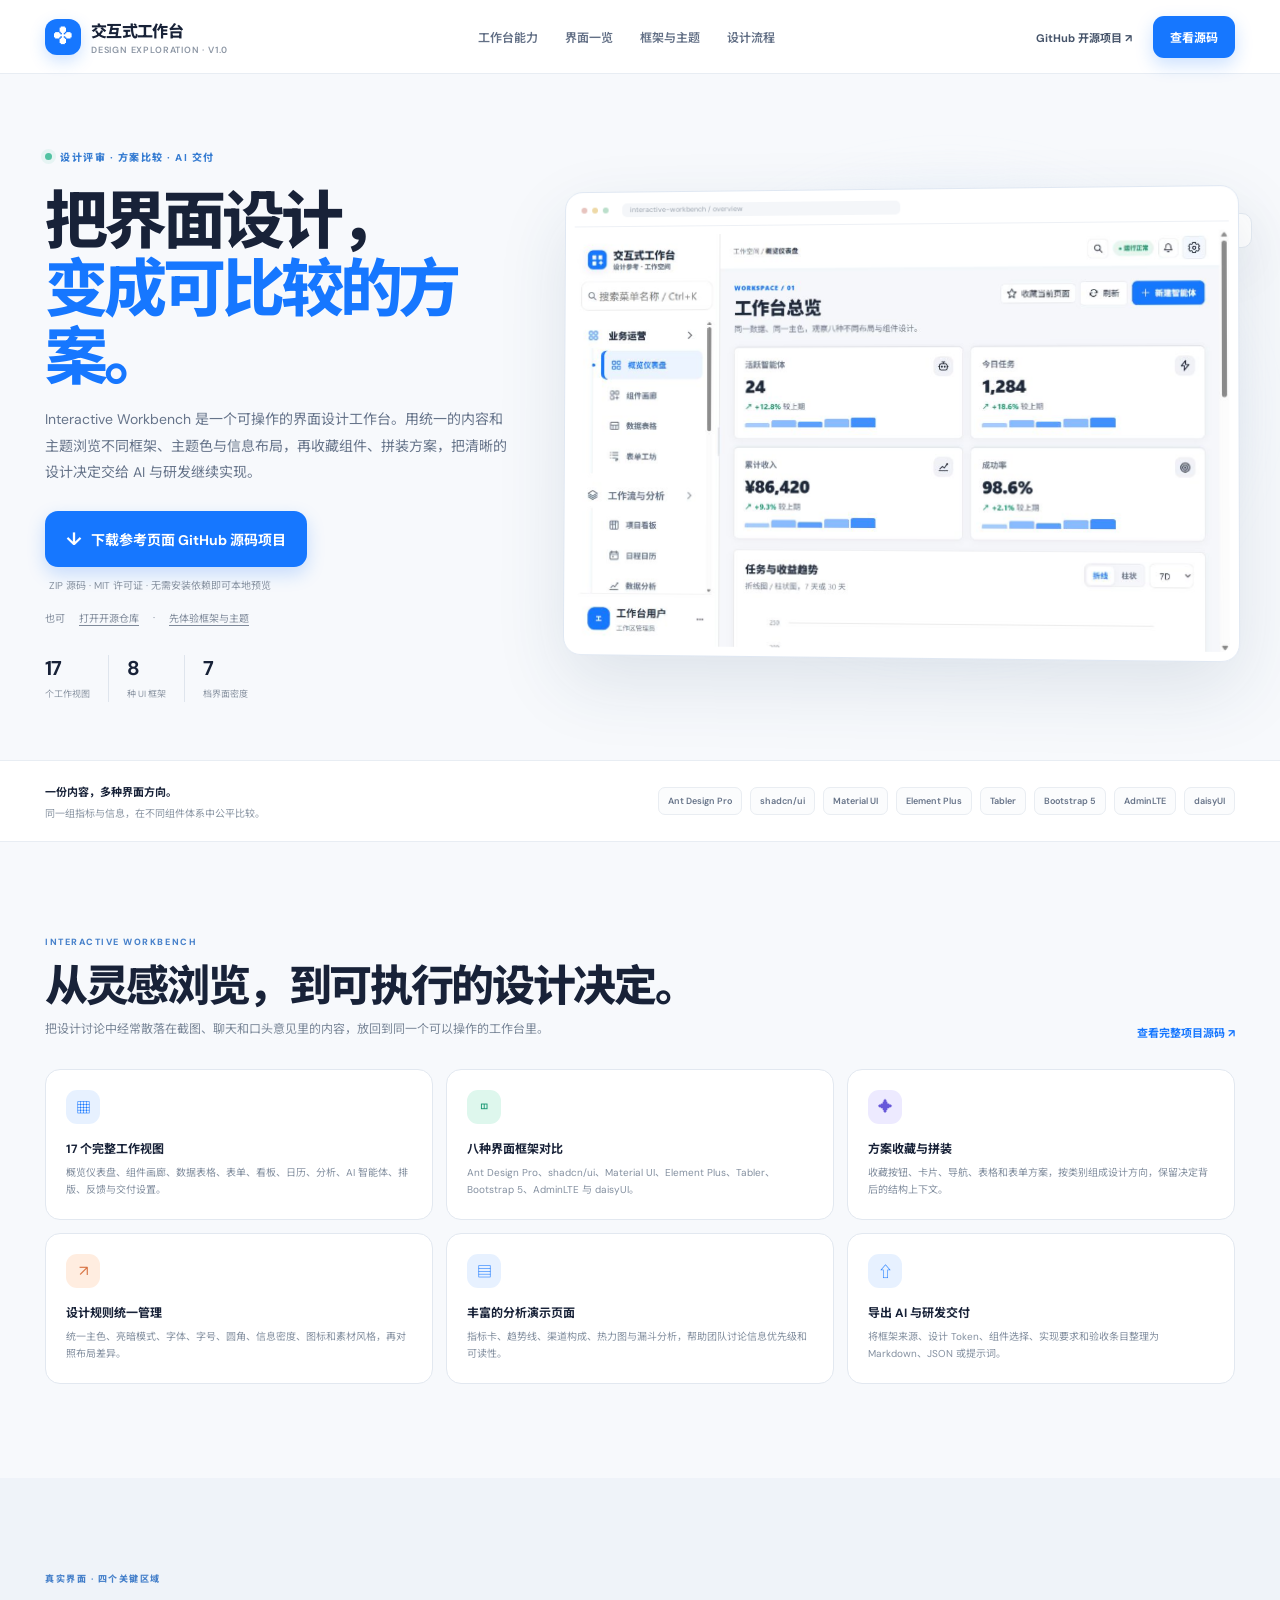
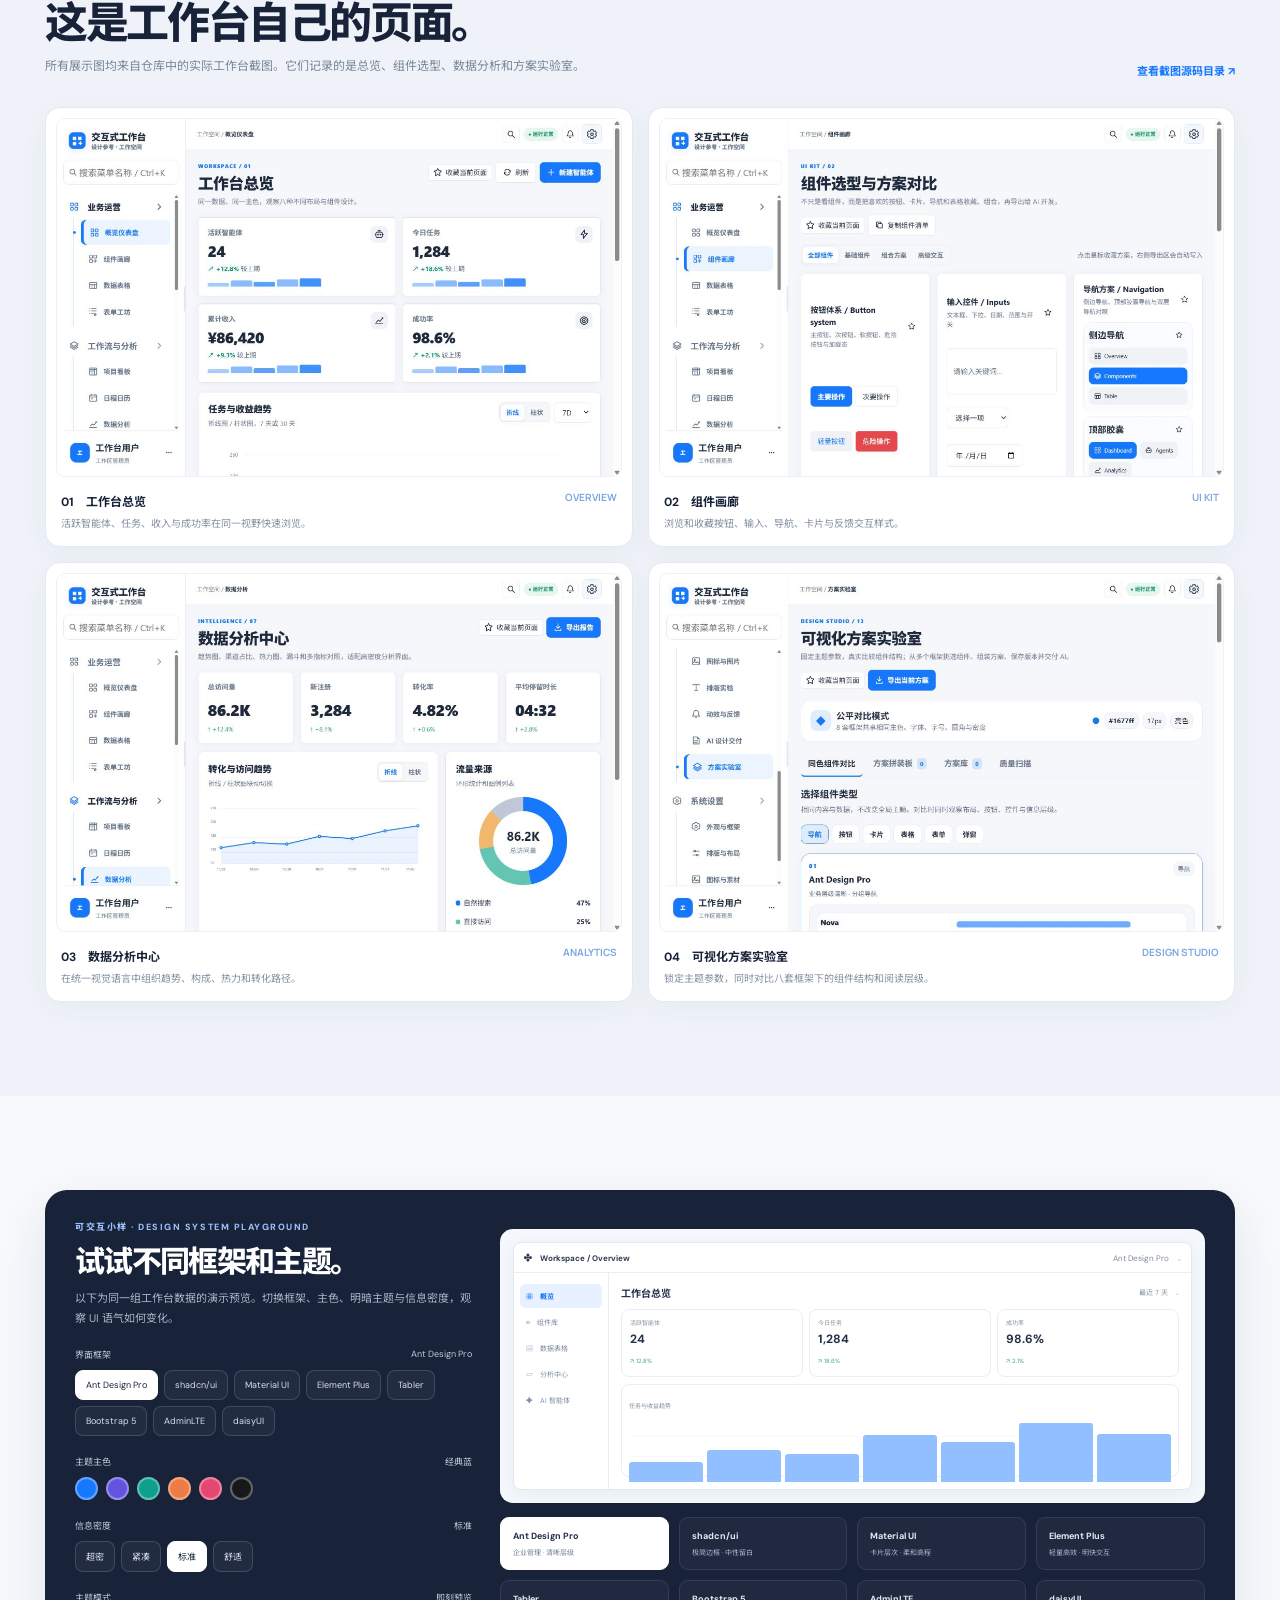
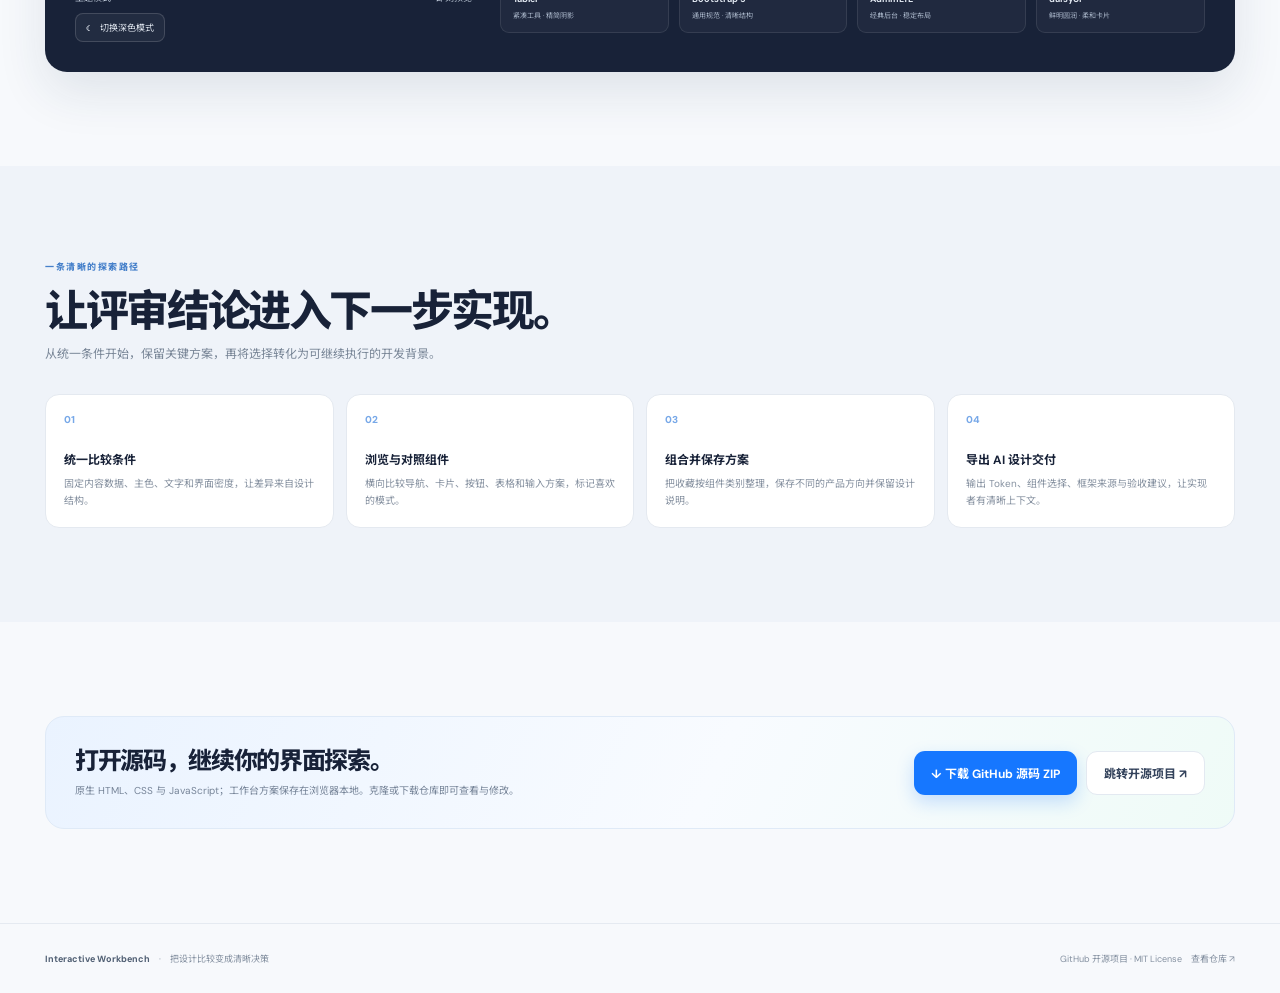
==== workbench-showcase/index.html @ 8939378a "Redesign showcase for Interactive Workbench" ====
<!doctype html>
<html lang="zh-CN">
<head>
<meta charset="utf-8"><meta name="viewport" content="width=device-width, initial-scale=1"><meta name="theme-color" content="#f7f9fc">
<meta name="description" content="Interactive Workbench：用一致的主题、八种界面框架和可组合的组件方案，把设计比较变成可交付的实现说明。">
<title>交互式工作台 · 设计探索与 AI 交付</title>
<style>
@import url('https://fonts.googleapis.com/css2?family=DM+Sans:wght@400;500;600;700&family=Manrope:wght@400;500;600;700;800&family=Noto+Sans+SC:wght@400;500;600;700;800&display=swap');
:root{--ink:#182238;--muted:#68758a;--line:#e3e9f1;--paper:#f7f9fc;--white:#fff;--accent:#1677ff;--accent-soft:#eaf2ff;--mint:#def7ed;--orange:#ffede0;--purple:#edeaff;--shadow:0 18px 55px #19345912;--r:16px}*{box-sizing:border-box}html{scroll-behavior:smooth}body{margin:0;background:var(--paper);color:var(--ink);font-family:'DM Sans','Noto Sans SC',sans-serif;-webkit-font-smoothing:antialiased}a{text-decoration:none;color:inherit}button{font:inherit}.wrap{width:min(1190px,calc(100% - 48px));margin:auto}.top{height:74px;background:#ffffffee;border-bottom:1px solid #e8edf3;display:flex;align-items:center;position:sticky;top:0;z-index:20;backdrop-filter:blur(14px)}.nav{display:flex;align-items:center;justify-content:space-between}.brand{display:flex;align-items:center;gap:10px;font-weight:800;letter-spacing:-.04em}.brandmark{width:36px;height:36px;border-radius:12px;background:#1677ff;color:#fff;display:grid;place-items:center;font-size:18px;box-shadow:0 6px 16px #1677ff35}.brand small{display:block;font-size:9px;letter-spacing:.09em;color:#8c96a4;font-weight:600;margin-top:2px}.links{display:flex;gap:27px;font-size:12px;font-weight:600;color:#637086}.links a:hover,.githublink:hover{color:var(--accent)}.nav-cta{display:flex;gap:9px;align-items:center}.githublink{font-size:11px;font-weight:700;color:#46546a;padding:10px 12px}.button{display:inline-flex;align-items:center;justify-content:center;gap:9px;padding:12px 17px;border-radius:11px;background:var(--accent);color:white;font-size:12px;font-weight:700;box-shadow:0 7px 18px color-mix(in srgb,var(--accent),transparent 78%);transition:.2s}.button:hover{transform:translateY(-2px);box-shadow:0 10px 24px color-mix(in srgb,var(--accent),transparent 65%)}.button.ghost{box-shadow:none;background:#fff;color:#34435c;border:1px solid var(--line)}.hero{padding:70px 0 58px;overflow:hidden}.hero-grid{display:grid;grid-template-columns:.82fr 1.18fr;align-items:center;gap:42px}.eyebrow{display:inline-flex;align-items:center;gap:8px;font-size:10px;letter-spacing:.15em;font-weight:800;color:#377dd2;text-transform:uppercase}.eyebrow i{display:inline-block;width:7px;height:7px;border-radius:50%;background:#52c2a2;box-shadow:0 0 0 4px #52c2a21a}.hero h1{font:800 clamp(38px,5.2vw,63px)/1.08 Manrope,'Noto Sans SC',sans-serif;letter-spacing:-.065em;margin:20px 0 17px}.hero h1 em{color:var(--accent);font-style:normal}.hero p{color:#66748a;line-height:1.9;font-size:14px;max-width:480px;margin:0}.actions{display:flex;flex-direction:column;align-items:flex-start;gap:10px;margin-top:25px}.download{padding:16px 21px;font-size:14px;border-radius:13px}.download small{font-size:18px}.download-note{font-size:10px;color:#8792a1;margin-left:4px}.micro-links{display:flex;align-items:center;gap:14px;margin-top:18px;color:#7e8999;font-size:10px}.micro-links a{text-decoration:underline;text-underline-offset:3px}.counts{display:flex;gap:18px;margin-top:30px}.count{padding-right:18px;border-right:1px solid #dfe5ed}.count:last-child{border:0}.count b{display:block;font-size:20px;letter-spacing:-.05em}.count span{font-size:9px;color:#8b95a3}.hero-art{min-width:0;position:relative}.hero-glow{position:absolute;inset:-40px -40px -20px 10%;background:radial-gradient(ellipse,#cfe2ff 0,transparent 66%);filter:blur(22px);z-index:-1}.device{background:#fff;border:1px solid #dfe7f2;border-radius:18px;padding:9px;box-shadow:0 27px 72px #24436a1e;transform:perspective(1500px) rotateY(-4deg) rotateX(1deg)}.browserbar{height:26px;display:flex;align-items:center;gap:5px;padding:0 7px 7px;border-bottom:1px solid #edf0f5;margin-bottom:8px}.browserbar i{width:6px;height:6px;border-radius:50%;background:#e7c4bf}.browserbar i:nth-child(2){background:#eed9a7}.browserbar i:nth-child(3){background:#bbdfcb}.browserbar span{margin-left:9px;background:#f4f6f9;border-radius:5px;height:14px;width:44%;font-size:7px;color:#97a0ab;padding:2px 8px}.device img{width:100%;display:block;border-radius:8px}.float-tag{position:absolute;right:-17px;top:25px;border:1px solid #e5ebf2;background:#fff;border-radius:10px;padding:10px 13px;font-size:9px;box-shadow:var(--shadow);color:#67758a}.float-tag b{color:#28a47b}.proof{padding:19px 0;border-top:1px solid #e8edf3;border-bottom:1px solid #e8edf3;background:#fff}.proof-row{display:flex;align-items:center;justify-content:space-between;gap:20px}.proof strong{font-size:11px}.proof span{font-size:10px;color:#8994a2}.framework-strip{display:flex;gap:8px;flex-wrap:wrap;justify-content:flex-end}.framework-strip b{font-size:9px;padding:7px 9px;border-radius:7px;border:1px solid #e9edf2;color:#667388;font-weight:600;background:#fbfcfd}.section{padding:94px 0}.section.alt{background:#eff3f9}.sect-head{display:flex;justify-content:space-between;align-items:end;gap:30px;margin-bottom:29px}.kicker{font-size:9px;text-transform:uppercase;color:#4680ca;letter-spacing:.17em;font-weight:800}.section h2{font:800 clamp(29px,4vw,43px)/1.16 Manrope,'Noto Sans SC',sans-serif;letter-spacing:-.055em;margin:12px 0 9px}.intro{font-size:12px;color:#7a8798;line-height:1.8;max-width:580px;margin:0}.textlink{font-size:11px;color:var(--accent);font-weight:700;white-space:nowrap}.showcase{display:grid;grid-template-columns:1fr 1fr;gap:15px}.screen-card{background:#fff;border:1px solid #e3e9f1;border-radius:15px;padding:10px;box-shadow:0 8px 28px #1e36550a;overflow:hidden}.screen-card img{display:block;width:100%;border-radius:9px;border:1px solid #edf0f4}.screen-meta{display:flex;align-items:flex-start;justify-content:space-between;padding:13px 5px 4px;gap:12px}.screen-meta b{font-size:12px}.screen-meta p{font-size:10px;color:#8590a0;line-height:1.6;margin:5px 0 0}.number{font:700 10px Manrope;color:#7ca8e2}.feature-grid{display:grid;grid-template-columns:repeat(3,1fr);gap:13px}.feature{background:#fff;border:1px solid #e2e8f0;border-radius:15px;padding:20px;min-height:151px}.feature-icon{height:34px;width:34px;border-radius:11px;display:grid;place-items:center;background:var(--accent-soft);color:var(--accent);font-size:15px;margin-bottom:15px}.feature:nth-child(2) .feature-icon{background:var(--mint);color:#1a9874}.feature:nth-child(3) .feature-icon{background:var(--purple);color:#6758d9}.feature:nth-child(4) .feature-icon{background:var(--orange);color:#d87343}.feature h3{font-size:12px;margin:0 0 7px}.feature p{font-size:10px;color:#8490a0;line-height:1.7;margin:0}.studio{background:#182238;color:#fff;border-radius:22px;padding:30px;display:grid;grid-template-columns:.72fr 1.28fr;gap:28px;align-items:center;box-shadow:0 20px 50px #1c33521c}.studio .kicker{color:#9bc1fa}.studio h2{margin:11px 0;font-size:30px}.studio .intro{color:#aab5c7;font-size:11px}.control-block{margin-top:19px}.control-label{font-size:9px;color:#bdc8d7;display:flex;justify-content:space-between;margin-bottom:9px}.choice-row{display:flex;flex-wrap:wrap;gap:6px}.choice{border:1px solid #ffffff24;background:#ffffff0c;color:#d7dfeb;border-radius:8px;padding:8px 10px;font-size:9px;cursor:pointer;transition:.16s}.choice:hover,.choice.active{background:#fff;color:#1b263b;border-color:#fff}.colors{display:flex;gap:8px}.swatch{width:23px;height:23px;border-radius:50%;border:2px solid #ffffff55;cursor:pointer;box-shadow:0 0 0 2px transparent}.swatch.active{box-shadow:0 0 0 2px #fff}.mode-btn{border:1px solid #ffffff26;border-radius:8px;padding:7px 10px;background:#ffffff0c;color:#e1e7f0;font-size:9px;cursor:pointer}.studio-preview{border:1px solid #ffffff23;border-radius:13px;background:#f4f7fb;padding:12px;min-width:0;transition:.2s}.preview-window{background:white;color:#253149;border:1px solid #e2e8f1;border-radius:var(--preview-radius,9px);box-shadow:var(--preview-shadow,0 4px 16px #243a5b0d);overflow:hidden;transition:.25s}.pv-top{height:30px;border-bottom:1px solid #e9eef4;display:flex;align-items:center;justify-content:space-between;padding:0 10px;font-size:8px;color:#7e8a9a}.pv-brand{font-weight:700;color:#303b50}.pv-body{display:grid;grid-template-columns:95px 1fr;min-height:210px}.pv-side{background:var(--preview-side,#fff);border-right:1px solid #e8edf3;padding:9px 6px}.pv-side i{display:block;font-style:normal;border-radius:5px;font-size:7px;color:#8090a4;padding:7px 6px;margin:2px 0}.pv-side i.on{background:color-mix(in srgb,var(--accent),white 90%);color:var(--accent);font-weight:700}.pv-content{padding:12px}.pv-heading{display:flex;justify-content:space-between;align-items:center;margin-bottom:9px}.pv-heading b{font-size:10px}.pv-heading span{font-size:7px;color:#8894a5}.pv-cards{display:grid;grid-template-columns:repeat(3,1fr);gap:6px}.pv-metric{border:1px solid #e8edf3;border-radius:var(--preview-radius,8px);padding:8px}.pv-metric small{display:block;color:#8c98a7;font-size:6px}.pv-metric b{display:block;font-size:12px;margin-top:4px}.pv-metric em{font-size:6px;color:#42a67e;font-style:normal}.pv-chartbox{margin-top:7px;border:1px solid #e8edf3;border-radius:var(--preview-radius,8px);padding:7px;height:93px}.pv-chartbox small{font-size:6px;color:#8994a1}.pv-chart{height:65px;margin-top:4px;display:flex;align-items:end;gap:4px;background:repeating-linear-gradient(to bottom,transparent 0 19px,#f0f3f7 20px)}.pv-chart i{flex:1;background:color-mix(in srgb,var(--accent),white 53%);height:30%;border-radius:3px 3px 0 0}.pv-chart i:nth-child(2){height:49%}.pv-chart i:nth-child(3){height:42%}.pv-chart i:nth-child(4){height:72%}.pv-chart i:nth-child(5){height:61%}.pv-chart i:nth-child(6){height:90%}.pv-chart i:nth-child(7){height:74%}.dark .studio-preview{background:#202b40}.dark .preview-window{background:#172238;color:#e5ebf4;border-color:#33425c}.dark .pv-top,.dark .pv-metric,.dark .pv-chartbox{border-color:#34435b}.dark .pv-side{background:#1c2a41;border-color:#34435b}.dark .pv-side i{color:#a8b6c8}.dark .pv-side i.on{background:#ffffff15;color:#fff}.dark .pv-chart{background:repeating-linear-gradient(to bottom,transparent 0 19px,#29364c 20px)}.dark .pv-metric b{color:#f2f5f9}.dark .pv-chartbox small,.dark .pv-metric small{color:#a8b6c8}.framework-cards{display:grid;grid-template-columns:repeat(4,1fr);gap:10px;margin-top:14px}.framework-card{border:1px solid #ffffff18;border-radius:9px;background:#ffffff09;color:#e2e9f2;padding:12px;text-align:left;cursor:pointer}.framework-card b{font-size:9px;display:block}.framework-card span{font-size:7px;color:#a8b5c8;display:block;margin-top:5px}.framework-card.active{background:#fff;color:#253149;border-color:#fff}.framework-card.active span{color:#79869a}.workflow{display:grid;grid-template-columns:repeat(4,1fr);gap:12px;counter-reset:step}.step{background:#fff;border:1px solid #e4e9f0;border-radius:14px;padding:18px;counter-increment:step}.step:before{content:'0' counter(step);display:block;color:#77a8e8;font-size:10px;font-weight:800;margin-bottom:24px}.step h3{font-size:12px;margin:0 0 7px}.step p{font-size:10px;line-height:1.7;color:#8691a0;margin:0}.banner{background:linear-gradient(115deg,#eaf3ff,#f8fbff 56%,#effbf7);border:1px solid #dfeaf7;border-radius:19px;padding:29px;display:flex;align-items:center;justify-content:space-between;gap:25px}.banner h2{font-size:24px;margin:0 0 8px}.banner p{font-size:10px;line-height:1.7;color:#768498;margin:0}.banner-actions{display:flex;gap:9px;flex-shrink:0}.footer{padding:28px 0;border-top:1px solid #e5eaf1;color:#8490a0;font-size:9px}.foot{display:flex;justify-content:space-between;gap:20px}.foot b{color:#4f5e72}.toast{position:fixed;bottom:20px;left:50%;transform:translate(-50%,14px);opacity:0;background:#162238;color:white;border-radius:10px;padding:10px 14px;font-size:10px;transition:.2s;pointer-events:none}.toast.show{opacity:1;transform:translate(-50%,0)}@media(max-width:960px){.hero-grid{grid-template-columns:1fr;gap:34px}.hero-copy{max-width:700px}.hero-art{max-width:800px}.studio{grid-template-columns:1fr}.framework-cards{grid-template-columns:repeat(4,1fr)}}@media(max-width:680px){.wrap{width:calc(100% - 30px)}.top{height:64px}.links{display:none}.githublink{font-size:0;padding:8px}.githublink:after{content:'GitHub ↗';font-size:10px}.hero{padding:48px 0 38px}.hero h1{font-size:42px}.hero-grid{gap:26px}.counts{gap:10px}.count{padding-right:10px}.count b{font-size:17px}.float-tag{right:-5px}.section{padding:68px 0}.sect-head{display:block}.sect-head .textlink{display:inline-block;margin-top:12px}.showcase{grid-template-columns:1fr}.feature-grid{grid-template-columns:1fr 1fr;gap:8px}.feature{padding:14px;min-height:152px}.feature p{font-size:9px}.studio{padding:19px;gap:19px}.studio h2{font-size:26px}.pv-body{grid-template-columns:72px 1fr}.pv-content{padding:8px}.pv-cards{gap:4px}.pv-metric{padding:6px}.pv-metric b{font-size:10px}.framework-cards{grid-template-columns:repeat(2,1fr)}.workflow{grid-template-columns:1fr 1fr}.step{padding:14px}.step:before{margin-bottom:15px}.banner{display:block;padding:22px}.banner-actions{margin-top:17px;flex-wrap:wrap}.banner-actions .button{font-size:10px;padding:11px 12px}.foot{display:block;line-height:2.1}}
</style>
</head>
<body>
<header class="top"><div class="wrap nav"><a class="brand" href="#top"><span class="brandmark">✣</span><span>交互式工作台<small>DESIGN EXPLORATION · V1.0</small></span></a><nav class="links"><a href="#workbench">工作台能力</a><a href="#screens">界面一览</a><a href="#studio">框架与主题</a><a href="#workflow">设计流程</a></nav><div class="nav-cta"><a class="githublink" href="https://github.com/wuwenlong1985/Interactive_Workbench" target="_blank" rel="noreferrer">GitHub 开源项目 ↗</a><a class="button" href="https://github.com/wuwenlong1985/Interactive_Workbench" target="_blank" rel="noreferrer">查看源码</a></div></div></header>
<main id="top">
<section class="hero"><div class="wrap hero-grid"><div class="hero-copy"><span class="eyebrow"><i></i>设计评审 · 方案比较 · AI 交付</span><h1>把界面设计，<br><em>变成可比较的方案。</em></h1><p>Interactive Workbench 是一个可操作的界面设计工作台。用统一的内容和主题浏览不同框架、主题色与信息布局，再收藏组件、拼装方案，把清晰的设计决定交给 AI 与研发继续实现。</p><div class="actions"><a class="button download" href="https://github.com/wuwenlong1985/Interactive_Workbench/archive/refs/heads/main.zip"><small>↓</small> 下载参考页面 GitHub 源码项目</a><span class="download-note">ZIP 源码 · MIT 许可证 · 无需安装依赖即可本地预览</span></div><div class="micro-links"><span>也可</span><a href="https://github.com/wuwenlong1985/Interactive_Workbench" target="_blank" rel="noreferrer">打开开源仓库</a><span>·</span><a href="#studio">先体验框架与主题</a></div><div class="counts"><div class="count"><b>17</b><span>个工作视图</span></div><div class="count"><b>8</b><span>种 UI 框架</span></div><div class="count"><b>7</b><span>档界面密度</span></div></div></div><div class="hero-art"><div class="hero-glow"></div><div class="float-tag">●　工作台界面预览　<b>交互原型</b></div><div class="device"><div class="browserbar"><i></i><i></i><i></i><span>interactive-workbench / overview</span></div><img src="assets/overview.png" alt="Interactive Workbench 实际工作台总览截图"></div></div></div></section>
<section class="proof"><div class="wrap proof-row"><div><strong>一份内容，多种界面方向。</strong><br><span>同一组指标与信息，在不同组件体系中公平比较。</span></div><div class="framework-strip"><b>Ant Design Pro</b><b>shadcn/ui</b><b>Material UI</b><b>Element Plus</b><b>Tabler</b><b>Bootstrap 5</b><b>AdminLTE</b><b>daisyUI</b></div></div></section>
<section class="section" id="workbench"><div class="wrap"><div class="sect-head"><div><div class="kicker">Interactive Workbench</div><h2>从灵感浏览，到可执行的设计决定。</h2><p class="intro">把设计讨论中经常散落在截图、聊天和口头意见里的内容，放回到同一个可以操作的工作台里。</p></div><a class="textlink" href="https://github.com/wuwenlong1985/Interactive_Workbench" target="_blank" rel="noreferrer">查看完整项目源码 ↗</a></div><div class="feature-grid"><article class="feature"><div class="feature-icon">▦</div><h3>17 个完整工作视图</h3><p>概览仪表盘、组件画廊、数据表格、表单、看板、日历、分析、AI 智能体、排版、反馈与交付设置。</p></article><article class="feature"><div class="feature-icon">◫</div><h3>八种界面框架对比</h3><p>Ant Design Pro、shadcn/ui、Material UI、Element Plus、Tabler、Bootstrap 5、AdminLTE 与 daisyUI。</p></article><article class="feature"><div class="feature-icon">✦</div><h3>方案收藏与拼装</h3><p>收藏按钮、卡片、导航、表格和表单方案，按类别组成设计方向，保留决定背后的结构上下文。</p></article><article class="feature"><div class="feature-icon">↗</div><h3>设计规则统一管理</h3><p>统一主色、亮暗模式、字体、字号、圆角、信息密度、图标和素材风格，再对照布局差异。</p></article><article class="feature"><div class="feature-icon">▤</div><h3>丰富的分析演示页面</h3><p>指标卡、趋势线、渠道构成、热力图与漏斗分析，帮助团队讨论信息优先级和可读性。</p></article><article class="feature"><div class="feature-icon">⇧</div><h3>导出 AI 与研发交付</h3><p>将框架来源、设计 Token、组件选择、实现要求和验收条目整理为 Markdown、JSON 或提示词。</p></article></div></div></section>
<section class="section alt" id="screens"><div class="wrap"><div class="sect-head"><div><div class="kicker">真实界面 · 四个关键区域</div><h2>这是工作台自己的页面。</h2><p class="intro">所有展示图均来自仓库中的实际工作台截图。它们记录的是总览、组件选型、数据分析和方案实验室。</p></div><a class="textlink" href="https://github.com/wuwenlong1985/Interactive_Workbench/tree/main/docs/screenshots" target="_blank" rel="noreferrer">查看截图源码目录 ↗</a></div><div class="showcase"><article class="screen-card"><img loading="lazy" src="assets/overview.png" alt="工作台概览：指标卡、趋势和近期任务"><div class="screen-meta"><div><b>01　工作台总览</b><p>活跃智能体、任务、收入与成功率在同一视野快速浏览。</p></div><span class="number">OVERVIEW</span></div></article><article class="screen-card"><img loading="lazy" src="assets/components.png" alt="组件画廊：控件、导航和方案对比"><div class="screen-meta"><div><b>02　组件画廊</b><p>浏览和收藏按钮、输入、导航、卡片与反馈交互样式。</p></div><span class="number">UI KIT</span></div></article><article class="screen-card"><img loading="lazy" src="assets/analytics.png" alt="数据分析中心：指标、趋势和渠道来源"><div class="screen-meta"><div><b>03　数据分析中心</b><p>在统一视觉语言中组织趋势、构成、热力和转化路径。</p></div><span class="number">ANALYTICS</span></div></article><article class="screen-card"><img loading="lazy" src="assets/design-studio.png" alt="方案实验室：固定主题变量后对照多套框架"><div class="screen-meta"><div><b>04　可视化方案实验室</b><p>锁定主题参数，同时对比八套框架下的组件结构和阅读层级。</p></div><span class="number">DESIGN STUDIO</span></div></article></div></div></section>
<section class="section" id="studio"><div class="wrap"><div class="studio" id="studioPanel"><div class="studio-controls"><div class="kicker">可交互小样 · Design system playground</div><h2>试试不同框架和主题。</h2><p class="intro">以下为同一组工作台数据的演示预览。切换框架、主色、明暗主题与信息密度，观察 UI 语气如何变化。</p><div class="control-block"><div class="control-label"><span>界面框架</span><span id="frameworkName">Ant Design Pro</span></div><div class="choice-row" id="frameworkChoices"></div></div><div class="control-block"><div class="control-label"><span>主题主色</span><span id="colorName">经典蓝</span></div><div class="colors" id="colorChoices"></div></div><div class="control-block"><div class="control-label"><span>信息密度</span><span id="densityName">标准</span></div><div class="choice-row" id="densityChoices"></div></div><div class="control-block"><div class="control-label"><span>主题模式</span><span>即刻预览</span></div><button class="mode-btn" id="modeToggle">☾　切换深色模式</button></div></div><div><div class="studio-preview"><div class="preview-window" id="livePreview"><div class="pv-top"><span class="pv-brand">✣　Workspace / Overview</span><span id="stylePill">Ant Design Pro　⌄</span></div><div class="pv-body"><aside class="pv-side"><i class="on">▦　概览</i><i>◫　组件库</i><i>▤　数据表格</i><i>▱　分析中心</i><i>✦　AI 智能体</i></aside><div class="pv-content"><div class="pv-heading"><b>工作台总览</b><span>最近 7 天　⌄</span></div><div class="pv-cards"><div class="pv-metric"><small>活跃智能体</small><b>24</b><em>↗ 12.8%</em></div><div class="pv-metric"><small>今日任务</small><b>1,284</b><em>↗ 18.6%</em></div><div class="pv-metric"><small>成功率</small><b>98.6%</b><em>↗ 2.1%</em></div></div><div class="pv-chartbox"><small>任务与收益趋势</small><div class="pv-chart"><i></i><i></i><i></i><i></i><i></i><i></i><i></i></div></div></div></div></div></div><div class="framework-cards" id="frameworkCards"></div></div></div></div></section>
<section class="section alt" id="workflow"><div class="wrap"><div class="sect-head"><div><div class="kicker">一条清晰的探索路径</div><h2>让评审结论进入下一步实现。</h2><p class="intro">从统一条件开始，保留关键方案，再将选择转化为可继续执行的开发背景。</p></div></div><div class="workflow"><article class="step"><h3>统一比较条件</h3><p>固定内容数据、主色、文字和界面密度，让差异来自设计结构。</p></article><article class="step"><h3>浏览与对照组件</h3><p>横向比较导航、卡片、按钮、表格和输入方案，标记喜欢的模式。</p></article><article class="step"><h3>组合并保存方案</h3><p>把收藏按组件类别整理，保存不同的产品方向并保留设计说明。</p></article><article class="step"><h3>导出 AI 设计交付</h3><p>输出 Token、组件选择、框架来源与验收建议，让实现者有清晰上下文。</p></article></div></div></section>
<section class="section"><div class="wrap"><div class="banner"><div><h2>打开源码，继续你的界面探索。</h2><p>原生 HTML、CSS 与 JavaScript；工作台方案保存在浏览器本地。克隆或下载仓库即可查看与修改。</p></div><div class="banner-actions"><a class="button" href="https://github.com/wuwenlong1985/Interactive_Workbench/archive/refs/heads/main.zip">↓ 下载 GitHub 源码 ZIP</a><a class="button ghost" href="https://github.com/wuwenlong1985/Interactive_Workbench" target="_blank" rel="noreferrer">跳转开源项目 ↗</a></div></div></div></section>
</main><footer class="footer"><div class="wrap foot"><span><b>Interactive Workbench</b>　·　把设计比较变成清晰决策</span><span>GitHub 开源项目 · MIT License　<a href="https://github.com/wuwenlong1985/Interactive_Workbench">查看仓库 ↗</a></span></div></footer><div class="toast" id="toast"></div>
<script>
const frameworks=[['ant','Ant Design Pro','企业管理 · 清晰层级','#1677ff','#f5f7fb',8],['shadcn','shadcn/ui','极简边框 · 中性留白','#18181b','#fafafa',12],['material','Material UI','卡片层次 · 柔和高程','#6750a4','#faf8ff',18],['element','Element Plus','轻量高效 · 明快交互','#409eff','#f5f7fa',6],['tabler','Tabler','紧凑工具 · 精简阴影','#206bc4','#f5f7fb',8],['bootstrap','Bootstrap 5','通用规范 · 清晰结构','#0d6efd','#f8f9fa',8],['adminlte','AdminLTE','经典后台 · 稳定布局','#3c8dbc','#f4f6f9',5],['daisy','daisyUI','鲜明圆润 · 柔和卡片','#7955e8','#f7f6ff',17]];
const colors=[['#1677ff','经典蓝'],['#6254df','靛紫'],['#0e9f8d','青绿'],['#ef7b45','暖橙'],['#e54772','玫红'],['#18181b','石墨']];const densities=[['dense','超密'],['compact','紧凑'],['comfortable','标准'],['relaxed','舒适']];let active='ant',density='comfortable',dark=false;const $=s=>document.querySelector(s);const fwChoices=$('#frameworkChoices'),fwCards=$('#frameworkCards'),colorChoices=$('#colorChoices'),densityChoices=$('#densityChoices');frameworks.forEach(([id,name,desc])=>{const b=document.createElement('button');b.className='choice';b.dataset.fw=id;b.textContent=name;b.onclick=()=>setFramework(id);fwChoices.appendChild(b);const c=document.createElement('button');c.className='framework-card';c.dataset.fw=id;c.innerHTML=`<b>${name}</b><span>${desc}</span>`;c.onclick=()=>setFramework(id);fwCards.appendChild(c)});colors.forEach(([hex,name])=>{const b=document.createElement('button');b.className='swatch';b.style.background=hex;b.title=name;b.setAttribute('aria-label',name);b.onclick=()=>setColor(hex,name);colorChoices.appendChild(b)});densities.forEach(([id,name])=>{const b=document.createElement('button');b.className='choice';b.dataset.density=id;b.textContent=name;b.onclick=()=>setDensity(id,name);densityChoices.appendChild(b)});function setFramework(id){active=id;const f=frameworks.find(x=>x[0]===id);document.documentElement.style.setProperty('--accent',f[3]);document.documentElement.style.setProperty('--preview-radius',f[5]+'px');document.documentElement.style.setProperty('--preview-side',id==='material'?'#f9f6ff':'#fff');document.documentElement.style.setProperty('--preview-shadow',id==='shadcn'?'none':'0 4px 16px #243a5b0d');document.documentElement.style.setProperty('--accent-soft',f[3]+'1a');$('#frameworkName').textContent=f[1];$('#stylePill').textContent=f[1]+'　⌄';document.querySelectorAll('[data-fw]').forEach(x=>x.classList.toggle('active',x.dataset.fw===id))}function setColor(hex,name){document.documentElement.style.setProperty('--accent',hex);document.documentElement.style.setProperty('--accent-soft',hex+'1a');$('#colorName').textContent=name;colorChoices.querySelectorAll('.swatch').forEach(x=>x.classList.toggle('active',x.style.backgroundColor===hex||x.style.background===hex))}function setDensity(id,name){density=id;$('#densityName').textContent=name;$('#livePreview').style.setProperty('--density-space',id==='dense'?'5px':id==='compact'?'7px':id==='relaxed'?'13px':'10px');$('#livePreview .pv-content').style.padding=id==='dense'?'7px':id==='relaxed'?'17px':'12px';densityChoices.querySelectorAll('.choice').forEach(x=>x.classList.toggle('active',x.dataset.density===id))}$('#modeToggle').onclick=()=>{dark=!dark;$('#studioPanel').classList.toggle('dark',dark);$('#modeToggle').textContent=dark?'☀　切换浅色模式':'☾　切换深色模式'};setFramework(active);setDensity(density,'标准');function toast(msg){let t=$('#toast');t.textContent=msg;t.classList.add('show');setTimeout(()=>t.classList.remove('show'),1800)}
</script></body></html>
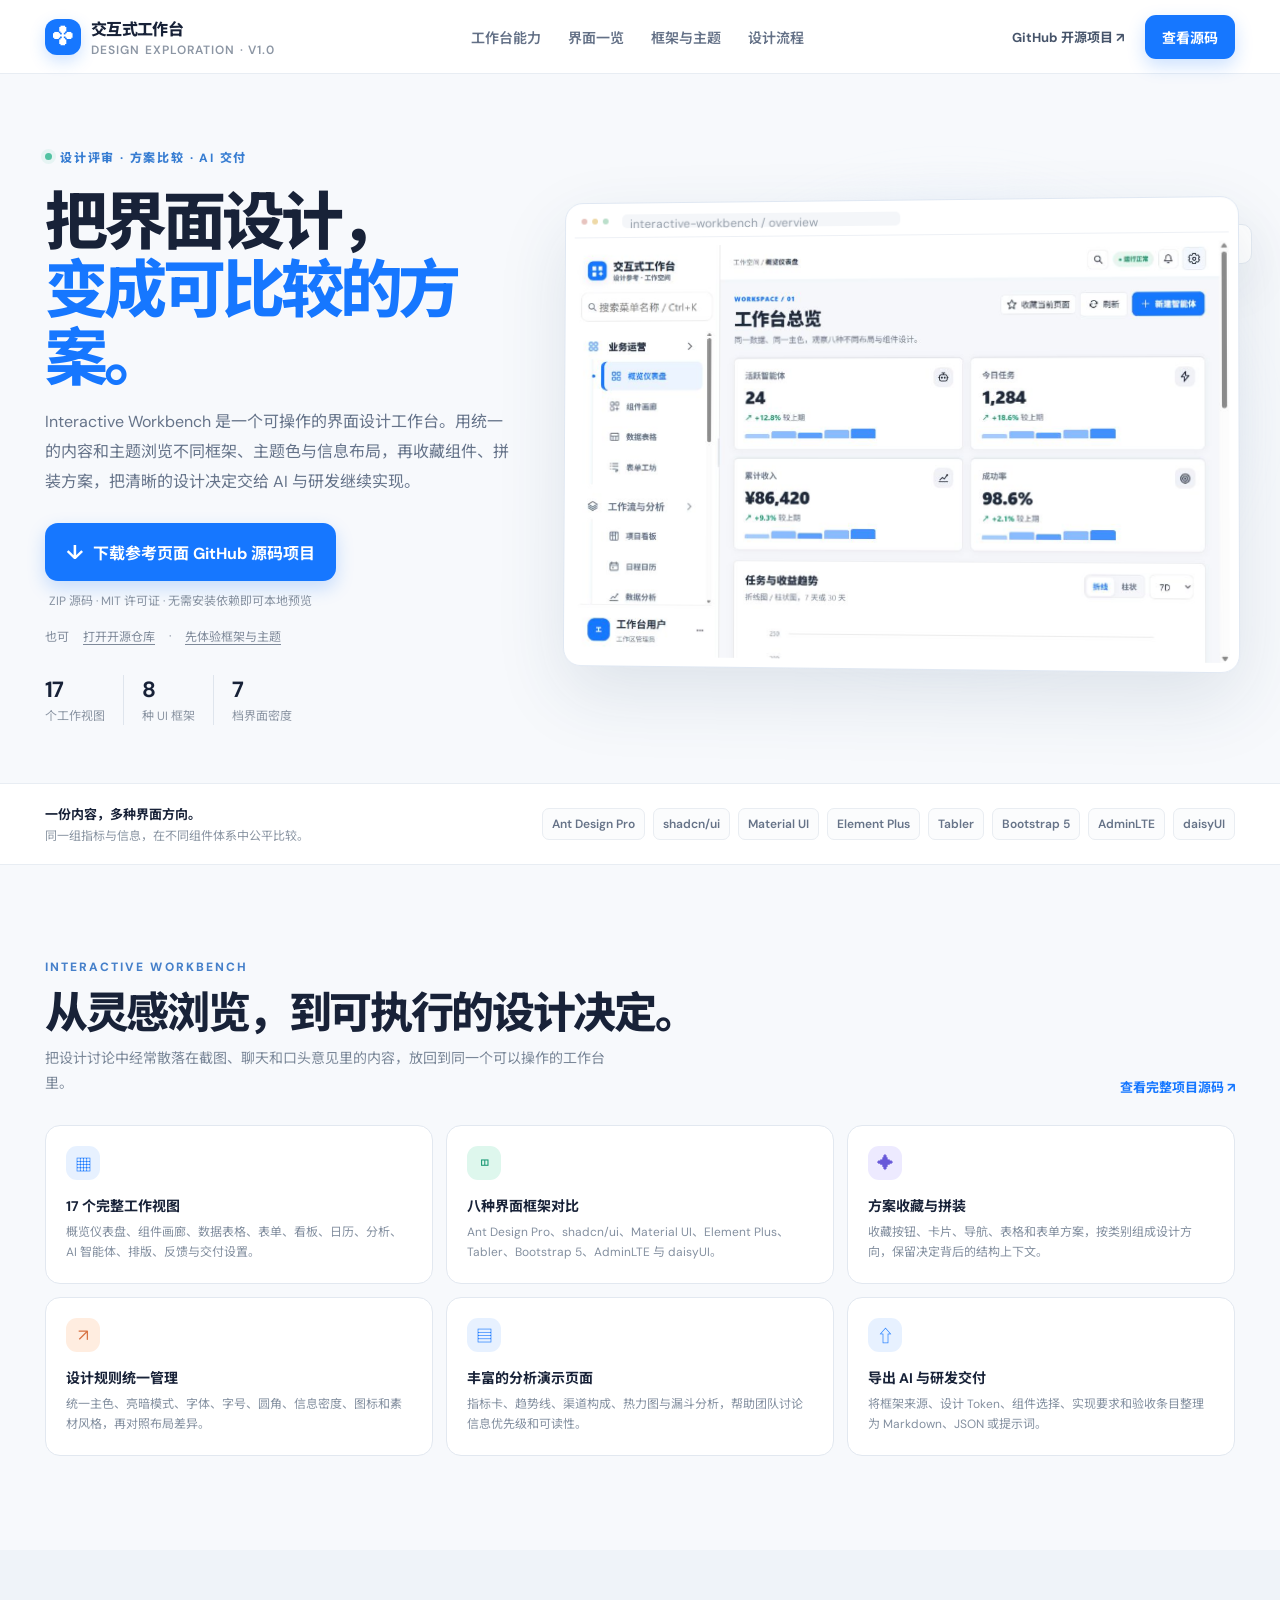
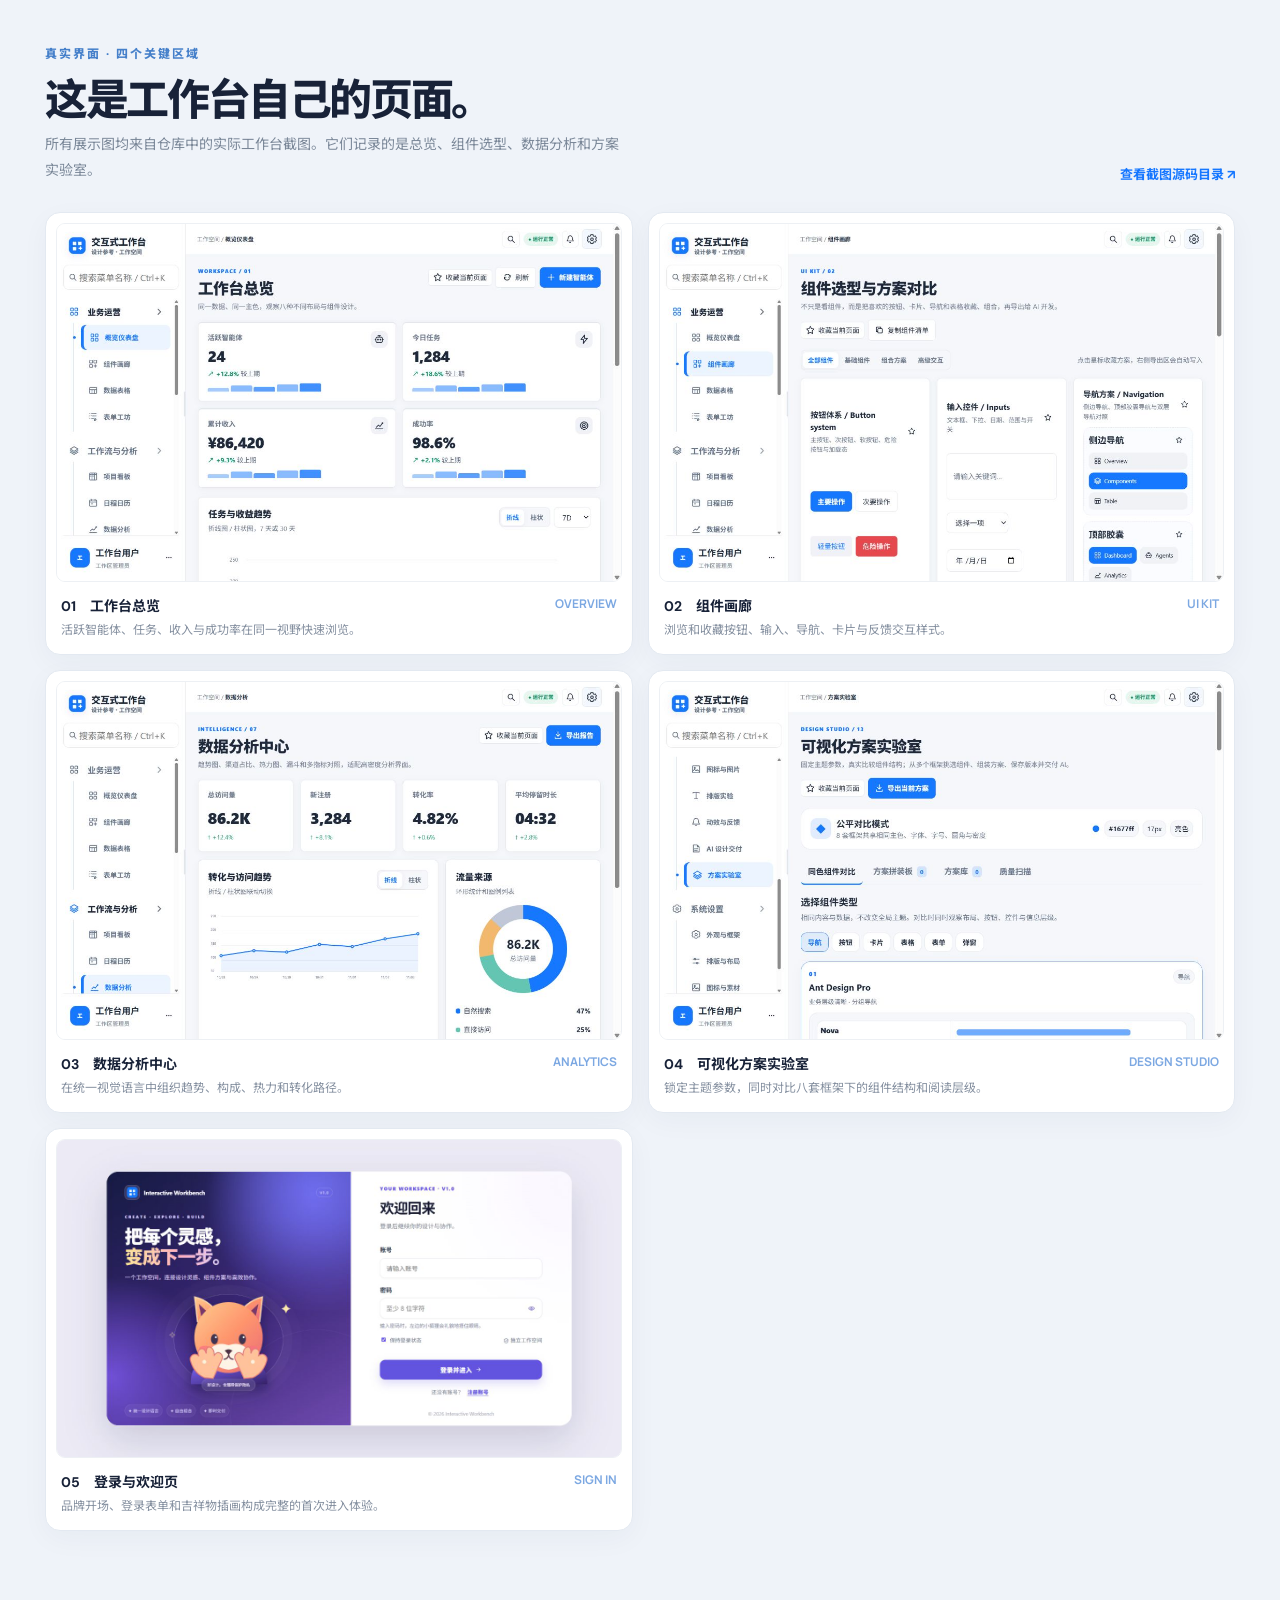
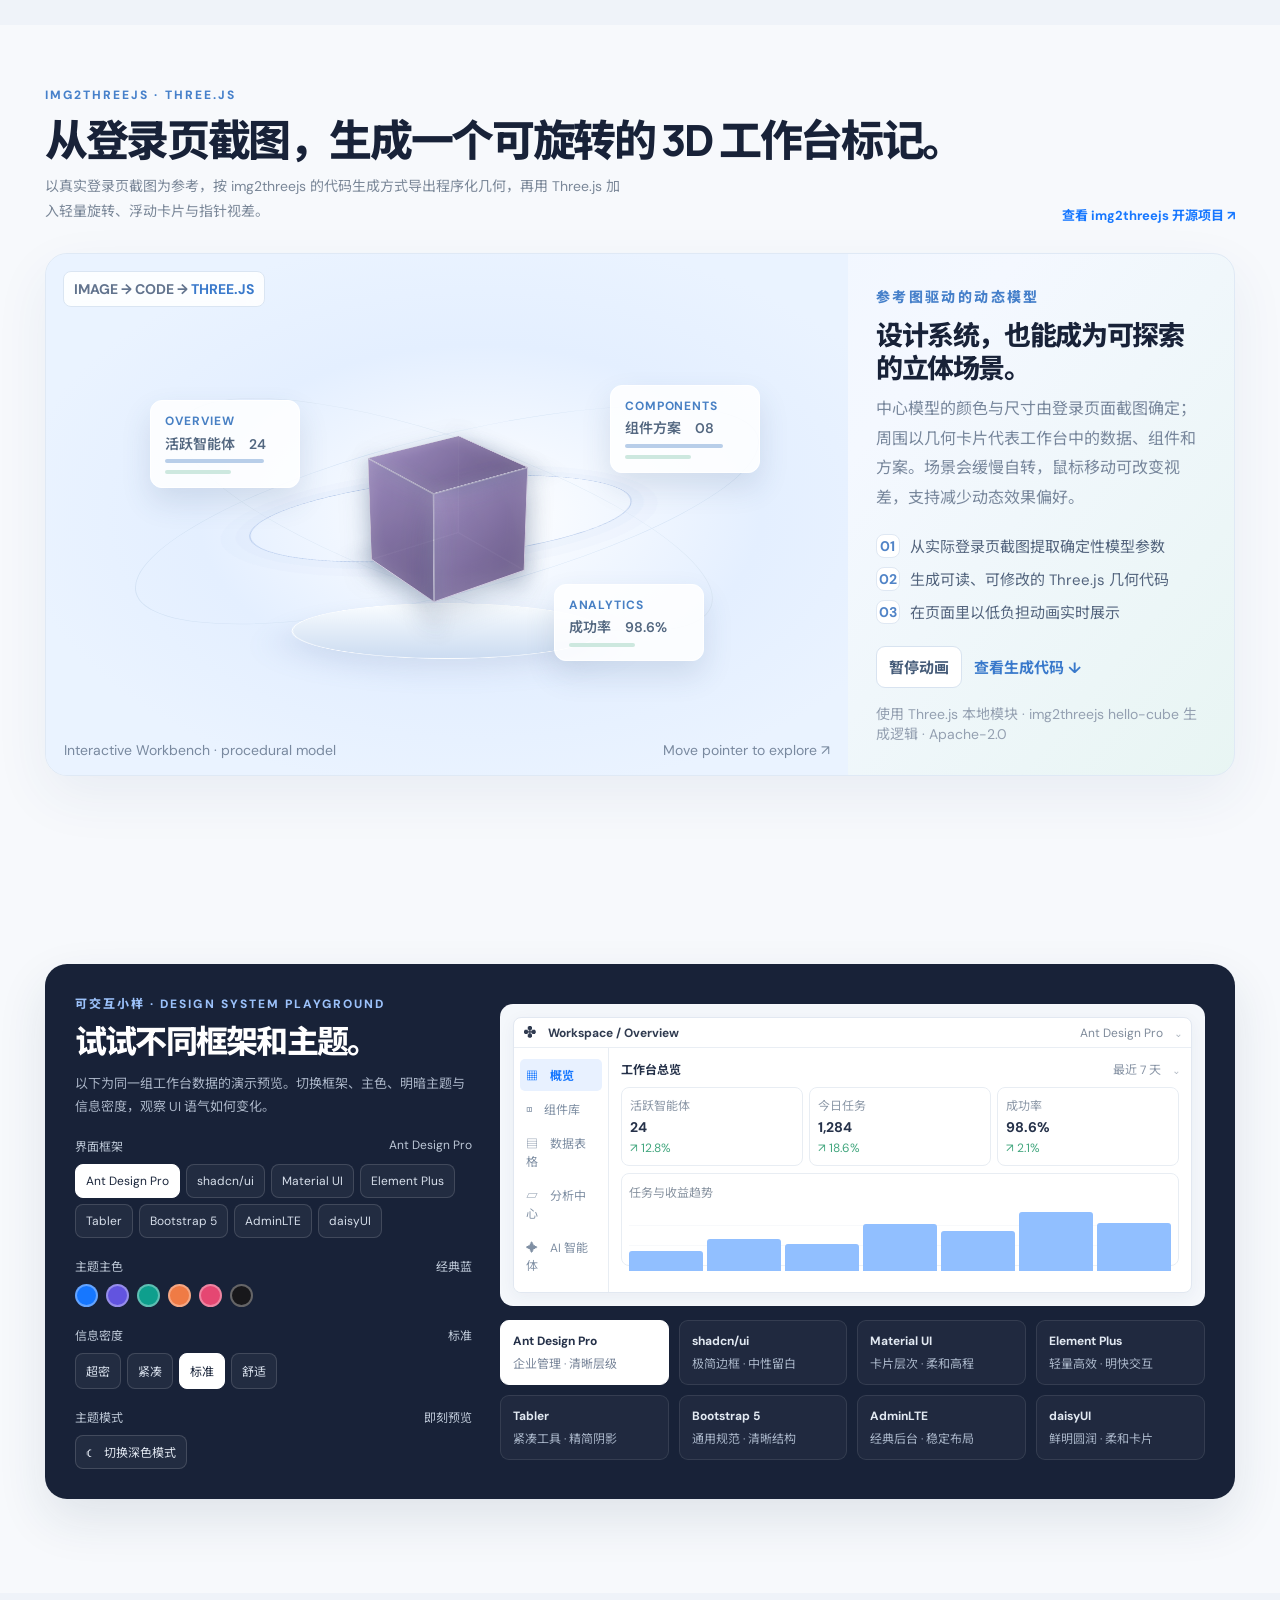
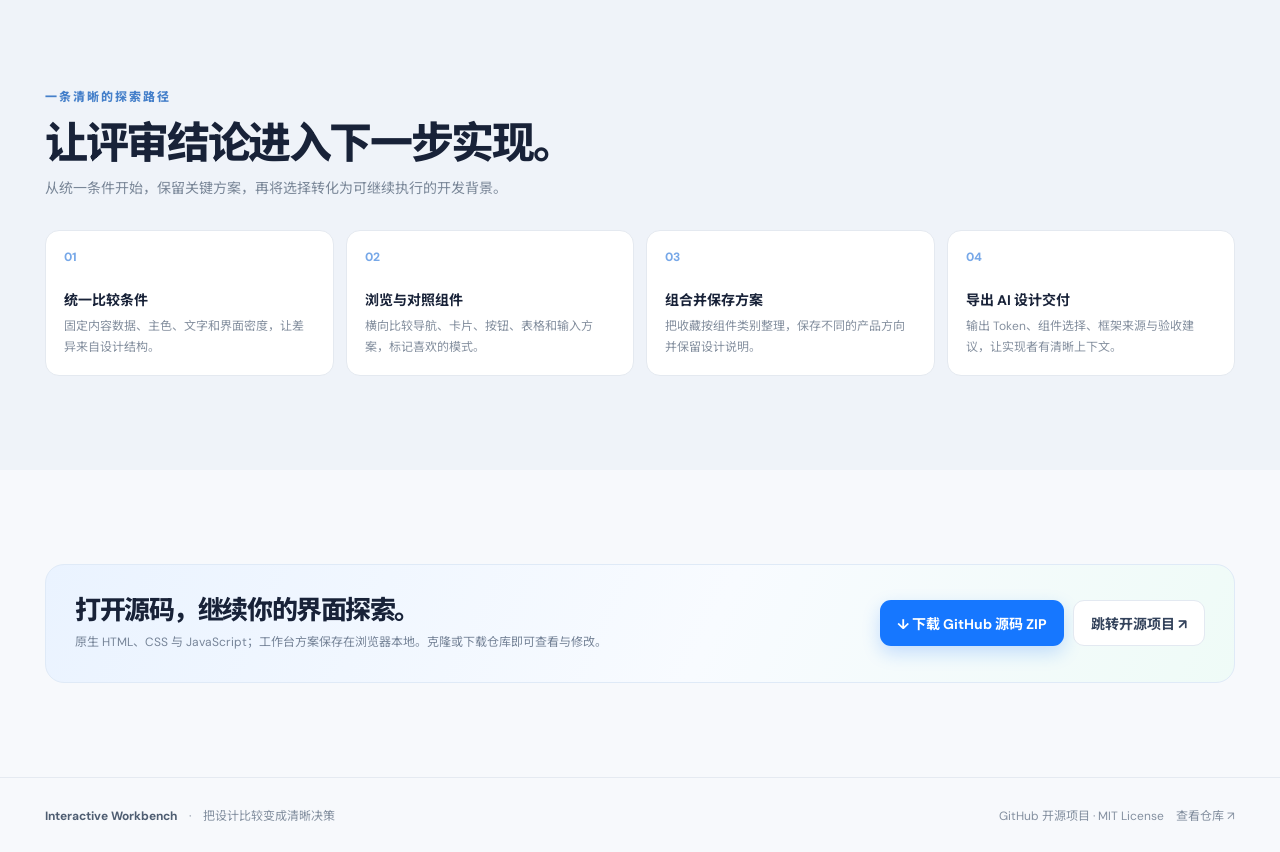
==== commit abb3244d: "Add login showcase and animated 3D preview" ====
--- a/workbench-showcase/index.html
+++ b/workbench-showcase/index.html
@@ -6,21 +6,21 @@
 <title>交互式工作台 · 设计探索与 AI 交付</title>
 <style>
 @import url('https://fonts.googleapis.com/css2?family=DM+Sans:wght@400;500;600;700&family=Manrope:wght@400;500;600;700;800&family=Noto+Sans+SC:wght@400;500;600;700;800&display=swap');
-:root{--ink:#182238;--muted:#68758a;--line:#e3e9f1;--paper:#f7f9fc;--white:#fff;--accent:#1677ff;--accent-soft:#eaf2ff;--mint:#def7ed;--orange:#ffede0;--purple:#edeaff;--shadow:0 18px 55px #19345912;--r:16px}*{box-sizing:border-box}html{scroll-behavior:smooth}body{margin:0;background:var(--paper);color:var(--ink);font-family:'DM Sans','Noto Sans SC',sans-serif;-webkit-font-smoothing:antialiased}a{text-decoration:none;color:inherit}button{font:inherit}.wrap{width:min(1190px,calc(100% - 48px));margin:auto}.top{height:74px;background:#ffffffee;border-bottom:1px solid #e8edf3;display:flex;align-items:center;position:sticky;top:0;z-index:20;backdrop-filter:blur(14px)}.nav{display:flex;align-items:center;justify-content:space-between}.brand{display:flex;align-items:center;gap:10px;font-weight:800;letter-spacing:-.04em}.brandmark{width:36px;height:36px;border-radius:12px;background:#1677ff;color:#fff;display:grid;place-items:center;font-size:18px;box-shadow:0 6px 16px #1677ff35}.brand small{display:block;font-size:9px;letter-spacing:.09em;color:#8c96a4;font-weight:600;margin-top:2px}.links{display:flex;gap:27px;font-size:12px;font-weight:600;color:#637086}.links a:hover,.githublink:hover{color:var(--accent)}.nav-cta{display:flex;gap:9px;align-items:center}.githublink{font-size:11px;font-weight:700;color:#46546a;padding:10px 12px}.button{display:inline-flex;align-items:center;justify-content:center;gap:9px;padding:12px 17px;border-radius:11px;background:var(--accent);color:white;font-size:12px;font-weight:700;box-shadow:0 7px 18px color-mix(in srgb,var(--accent),transparent 78%);transition:.2s}.button:hover{transform:translateY(-2px);box-shadow:0 10px 24px color-mix(in srgb,var(--accent),transparent 65%)}.button.ghost{box-shadow:none;background:#fff;color:#34435c;border:1px solid var(--line)}.hero{padding:70px 0 58px;overflow:hidden}.hero-grid{display:grid;grid-template-columns:.82fr 1.18fr;align-items:center;gap:42px}.eyebrow{display:inline-flex;align-items:center;gap:8px;font-size:10px;letter-spacing:.15em;font-weight:800;color:#377dd2;text-transform:uppercase}.eyebrow i{display:inline-block;width:7px;height:7px;border-radius:50%;background:#52c2a2;box-shadow:0 0 0 4px #52c2a21a}.hero h1{font:800 clamp(38px,5.2vw,63px)/1.08 Manrope,'Noto Sans SC',sans-serif;letter-spacing:-.065em;margin:20px 0 17px}.hero h1 em{color:var(--accent);font-style:normal}.hero p{color:#66748a;line-height:1.9;font-size:14px;max-width:480px;margin:0}.actions{display:flex;flex-direction:column;align-items:flex-start;gap:10px;margin-top:25px}.download{padding:16px 21px;font-size:14px;border-radius:13px}.download small{font-size:18px}.download-note{font-size:10px;color:#8792a1;margin-left:4px}.micro-links{display:flex;align-items:center;gap:14px;margin-top:18px;color:#7e8999;font-size:10px}.micro-links a{text-decoration:underline;text-underline-offset:3px}.counts{display:flex;gap:18px;margin-top:30px}.count{padding-right:18px;border-right:1px solid #dfe5ed}.count:last-child{border:0}.count b{display:block;font-size:20px;letter-spacing:-.05em}.count span{font-size:9px;color:#8b95a3}.hero-art{min-width:0;position:relative}.hero-glow{position:absolute;inset:-40px -40px -20px 10%;background:radial-gradient(ellipse,#cfe2ff 0,transparent 66%);filter:blur(22px);z-index:-1}.device{background:#fff;border:1px solid #dfe7f2;border-radius:18px;padding:9px;box-shadow:0 27px 72px #24436a1e;transform:perspective(1500px) rotateY(-4deg) rotateX(1deg)}.browserbar{height:26px;display:flex;align-items:center;gap:5px;padding:0 7px 7px;border-bottom:1px solid #edf0f5;margin-bottom:8px}.browserbar i{width:6px;height:6px;border-radius:50%;background:#e7c4bf}.browserbar i:nth-child(2){background:#eed9a7}.browserbar i:nth-child(3){background:#bbdfcb}.browserbar span{margin-left:9px;background:#f4f6f9;border-radius:5px;height:14px;width:44%;font-size:7px;color:#97a0ab;padding:2px 8px}.device img{width:100%;display:block;border-radius:8px}.float-tag{position:absolute;right:-17px;top:25px;border:1px solid #e5ebf2;background:#fff;border-radius:10px;padding:10px 13px;font-size:9px;box-shadow:var(--shadow);color:#67758a}.float-tag b{color:#28a47b}.proof{padding:19px 0;border-top:1px solid #e8edf3;border-bottom:1px solid #e8edf3;background:#fff}.proof-row{display:flex;align-items:center;justify-content:space-between;gap:20px}.proof strong{font-size:11px}.proof span{font-size:10px;color:#8994a2}.framework-strip{display:flex;gap:8px;flex-wrap:wrap;justify-content:flex-end}.framework-strip b{font-size:9px;padding:7px 9px;border-radius:7px;border:1px solid #e9edf2;color:#667388;font-weight:600;background:#fbfcfd}.section{padding:94px 0}.section.alt{background:#eff3f9}.sect-head{display:flex;justify-content:space-between;align-items:end;gap:30px;margin-bottom:29px}.kicker{font-size:9px;text-transform:uppercase;color:#4680ca;letter-spacing:.17em;font-weight:800}.section h2{font:800 clamp(29px,4vw,43px)/1.16 Manrope,'Noto Sans SC',sans-serif;letter-spacing:-.055em;margin:12px 0 9px}.intro{font-size:12px;color:#7a8798;line-height:1.8;max-width:580px;margin:0}.textlink{font-size:11px;color:var(--accent);font-weight:700;white-space:nowrap}.showcase{display:grid;grid-template-columns:1fr 1fr;gap:15px}.screen-card{background:#fff;border:1px solid #e3e9f1;border-radius:15px;padding:10px;box-shadow:0 8px 28px #1e36550a;overflow:hidden}.screen-card img{display:block;width:100%;border-radius:9px;border:1px solid #edf0f4}.screen-meta{display:flex;align-items:flex-start;justify-content:space-between;padding:13px 5px 4px;gap:12px}.screen-meta b{font-size:12px}.screen-meta p{font-size:10px;color:#8590a0;line-height:1.6;margin:5px 0 0}.number{font:700 10px Manrope;color:#7ca8e2}.feature-grid{display:grid;grid-template-columns:repeat(3,1fr);gap:13px}.feature{background:#fff;border:1px solid #e2e8f0;border-radius:15px;padding:20px;min-height:151px}.feature-icon{height:34px;width:34px;border-radius:11px;display:grid;place-items:center;background:var(--accent-soft);color:var(--accent);font-size:15px;margin-bottom:15px}.feature:nth-child(2) .feature-icon{background:var(--mint);color:#1a9874}.feature:nth-child(3) .feature-icon{background:var(--purple);color:#6758d9}.feature:nth-child(4) .feature-icon{background:var(--orange);color:#d87343}.feature h3{font-size:12px;margin:0 0 7px}.feature p{font-size:10px;color:#8490a0;line-height:1.7;margin:0}.studio{background:#182238;color:#fff;border-radius:22px;padding:30px;display:grid;grid-template-columns:.72fr 1.28fr;gap:28px;align-items:center;box-shadow:0 20px 50px #1c33521c}.studio .kicker{color:#9bc1fa}.studio h2{margin:11px 0;font-size:30px}.studio .intro{color:#aab5c7;font-size:11px}.control-block{margin-top:19px}.control-label{font-size:9px;color:#bdc8d7;display:flex;justify-content:space-between;margin-bottom:9px}.choice-row{display:flex;flex-wrap:wrap;gap:6px}.choice{border:1px solid #ffffff24;background:#ffffff0c;color:#d7dfeb;border-radius:8px;padding:8px 10px;font-size:9px;cursor:pointer;transition:.16s}.choice:hover,.choice.active{background:#fff;color:#1b263b;border-color:#fff}.colors{display:flex;gap:8px}.swatch{width:23px;height:23px;border-radius:50%;border:2px solid #ffffff55;cursor:pointer;box-shadow:0 0 0 2px transparent}.swatch.active{box-shadow:0 0 0 2px #fff}.mode-btn{border:1px solid #ffffff26;border-radius:8px;padding:7px 10px;background:#ffffff0c;color:#e1e7f0;font-size:9px;cursor:pointer}.studio-preview{border:1px solid #ffffff23;border-radius:13px;background:#f4f7fb;padding:12px;min-width:0;transition:.2s}.preview-window{background:white;color:#253149;border:1px solid #e2e8f1;border-radius:var(--preview-radius,9px);box-shadow:var(--preview-shadow,0 4px 16px #243a5b0d);overflow:hidden;transition:.25s}.pv-top{height:30px;border-bottom:1px solid #e9eef4;display:flex;align-items:center;justify-content:space-between;padding:0 10px;font-size:8px;color:#7e8a9a}.pv-brand{font-weight:700;color:#303b50}.pv-body{display:grid;grid-template-columns:95px 1fr;min-height:210px}.pv-side{background:var(--preview-side,#fff);border-right:1px solid #e8edf3;padding:9px 6px}.pv-side i{display:block;font-style:normal;border-radius:5px;font-size:7px;color:#8090a4;padding:7px 6px;margin:2px 0}.pv-side i.on{background:color-mix(in srgb,var(--accent),white 90%);color:var(--accent);font-weight:700}.pv-content{padding:12px}.pv-heading{display:flex;justify-content:space-between;align-items:center;margin-bottom:9px}.pv-heading b{font-size:10px}.pv-heading span{font-size:7px;color:#8894a5}.pv-cards{display:grid;grid-template-columns:repeat(3,1fr);gap:6px}.pv-metric{border:1px solid #e8edf3;border-radius:var(--preview-radius,8px);padding:8px}.pv-metric small{display:block;color:#8c98a7;font-size:6px}.pv-metric b{display:block;font-size:12px;margin-top:4px}.pv-metric em{font-size:6px;color:#42a67e;font-style:normal}.pv-chartbox{margin-top:7px;border:1px solid #e8edf3;border-radius:var(--preview-radius,8px);padding:7px;height:93px}.pv-chartbox small{font-size:6px;color:#8994a1}.pv-chart{height:65px;margin-top:4px;display:flex;align-items:end;gap:4px;background:repeating-linear-gradient(to bottom,transparent 0 19px,#f0f3f7 20px)}.pv-chart i{flex:1;background:color-mix(in srgb,var(--accent),white 53%);height:30%;border-radius:3px 3px 0 0}.pv-chart i:nth-child(2){height:49%}.pv-chart i:nth-child(3){height:42%}.pv-chart i:nth-child(4){height:72%}.pv-chart i:nth-child(5){height:61%}.pv-chart i:nth-child(6){height:90%}.pv-chart i:nth-child(7){height:74%}.dark .studio-preview{background:#202b40}.dark .preview-window{background:#172238;color:#e5ebf4;border-color:#33425c}.dark .pv-top,.dark .pv-metric,.dark .pv-chartbox{border-color:#34435b}.dark .pv-side{background:#1c2a41;border-color:#34435b}.dark .pv-side i{color:#a8b6c8}.dark .pv-side i.on{background:#ffffff15;color:#fff}.dark .pv-chart{background:repeating-linear-gradient(to bottom,transparent 0 19px,#29364c 20px)}.dark .pv-metric b{color:#f2f5f9}.dark .pv-chartbox small,.dark .pv-metric small{color:#a8b6c8}.framework-cards{display:grid;grid-template-columns:repeat(4,1fr);gap:10px;margin-top:14px}.framework-card{border:1px solid #ffffff18;border-radius:9px;background:#ffffff09;color:#e2e9f2;padding:12px;text-align:left;cursor:pointer}.framework-card b{font-size:9px;display:block}.framework-card span{font-size:7px;color:#a8b5c8;display:block;margin-top:5px}.framework-card.active{background:#fff;color:#253149;border-color:#fff}.framework-card.active span{color:#79869a}.workflow{display:grid;grid-template-columns:repeat(4,1fr);gap:12px;counter-reset:step}.step{background:#fff;border:1px solid #e4e9f0;border-radius:14px;padding:18px;counter-increment:step}.step:before{content:'0' counter(step);display:block;color:#77a8e8;font-size:10px;font-weight:800;margin-bottom:24px}.step h3{font-size:12px;margin:0 0 7px}.step p{font-size:10px;line-height:1.7;color:#8691a0;margin:0}.banner{background:linear-gradient(115deg,#eaf3ff,#f8fbff 56%,#effbf7);border:1px solid #dfeaf7;border-radius:19px;padding:29px;display:flex;align-items:center;justify-content:space-between;gap:25px}.banner h2{font-size:24px;margin:0 0 8px}.banner p{font-size:10px;line-height:1.7;color:#768498;margin:0}.banner-actions{display:flex;gap:9px;flex-shrink:0}.footer{padding:28px 0;border-top:1px solid #e5eaf1;color:#8490a0;font-size:9px}.foot{display:flex;justify-content:space-between;gap:20px}.foot b{color:#4f5e72}.toast{position:fixed;bottom:20px;left:50%;transform:translate(-50%,14px);opacity:0;background:#162238;color:white;border-radius:10px;padding:10px 14px;font-size:10px;transition:.2s;pointer-events:none}.toast.show{opacity:1;transform:translate(-50%,0)}@media(max-width:960px){.hero-grid{grid-template-columns:1fr;gap:34px}.hero-copy{max-width:700px}.hero-art{max-width:800px}.studio{grid-template-columns:1fr}.framework-cards{grid-template-columns:repeat(4,1fr)}}@media(max-width:680px){.wrap{width:calc(100% - 30px)}.top{height:64px}.links{display:none}.githublink{font-size:0;padding:8px}.githublink:after{content:'GitHub ↗';font-size:10px}.hero{padding:48px 0 38px}.hero h1{font-size:42px}.hero-grid{gap:26px}.counts{gap:10px}.count{padding-right:10px}.count b{font-size:17px}.float-tag{right:-5px}.section{padding:68px 0}.sect-head{display:block}.sect-head .textlink{display:inline-block;margin-top:12px}.showcase{grid-template-columns:1fr}.feature-grid{grid-template-columns:1fr 1fr;gap:8px}.feature{padding:14px;min-height:152px}.feature p{font-size:9px}.studio{padding:19px;gap:19px}.studio h2{font-size:26px}.pv-body{grid-template-columns:72px 1fr}.pv-content{padding:8px}.pv-cards{gap:4px}.pv-metric{padding:6px}.pv-metric b{font-size:10px}.framework-cards{grid-template-columns:repeat(2,1fr)}.workflow{grid-template-columns:1fr 1fr}.step{padding:14px}.step:before{margin-bottom:15px}.banner{display:block;padding:22px}.banner-actions{margin-top:17px;flex-wrap:wrap}.banner-actions .button{font-size:10px;padding:11px 12px}.foot{display:block;line-height:2.1}}
+:root{--ink:#182238;--muted:#68758a;--line:#e3e9f1;--paper:#f7f9fc;--white:#fff;--accent:#1677ff;--accent-soft:#eaf2ff;--mint:#def7ed;--orange:#ffede0;--purple:#edeaff;--shadow:0 18px 55px #19345912;--r:16px}*{box-sizing:border-box}html{scroll-behavior:smooth}body{margin:0;background:var(--paper);color:var(--ink);font-family:'DM Sans','Noto Sans SC',sans-serif;-webkit-font-smoothing:antialiased}a{text-decoration:none;color:inherit}button{font:inherit}.wrap{width:min(1190px,calc(100% - 48px));margin:auto}.top{height:74px;background:#ffffffee;border-bottom:1px solid #e8edf3;display:flex;align-items:center;position:sticky;top:0;z-index:20;backdrop-filter:blur(14px)}.nav{display:flex;align-items:center;justify-content:space-between}.brand{display:flex;align-items:center;gap:10px;font-weight:800;letter-spacing:-.04em}.brandmark{width:36px;height:36px;border-radius:12px;background:#1677ff;color:#fff;display:grid;place-items:center;font-size:20px;box-shadow:0 6px 16px #1677ff35}.brand small{display:block;font-size:12px;letter-spacing:.09em;color:#8c96a4;font-weight:600;margin-top:2px}.links{display:flex;gap:27px;font-size:14px;font-weight:600;color:#637086}.links a:hover,.githublink:hover{color:var(--accent)}.nav-cta{display:flex;gap:9px;align-items:center}.githublink{font-size:13px;font-weight:700;color:#46546a;padding:10px 12px}.button{display:inline-flex;align-items:center;justify-content:center;gap:9px;padding:12px 17px;border-radius:11px;background:var(--accent);color:white;font-size:14px;font-weight:700;box-shadow:0 7px 18px color-mix(in srgb,var(--accent),transparent 78%);transition:.2s}.button:hover{transform:translateY(-2px);box-shadow:0 10px 24px color-mix(in srgb,var(--accent),transparent 65%)}.button.ghost{box-shadow:none;background:#fff;color:#34435c;border:1px solid var(--line)}.hero{padding:70px 0 58px;overflow:hidden}.hero-grid{display:grid;grid-template-columns:.82fr 1.18fr;align-items:center;gap:42px}.eyebrow{display:inline-flex;align-items:center;gap:8px;font-size:12px;letter-spacing:.15em;font-weight:800;color:#377dd2;text-transform:uppercase}.eyebrow i{display:inline-block;width:7px;height:7px;border-radius:50%;background:#52c2a2;box-shadow:0 0 0 4px #52c2a21a}.hero h1{font:800 clamp(38px,5.2vw,63px)/1.08 Manrope,'Noto Sans SC',sans-serif;letter-spacing:-.065em;margin:20px 0 17px}.hero h1 em{color:var(--accent);font-style:normal}.hero p{color:#66748a;line-height:1.9;font-size:16px;max-width:480px;margin:0}.actions{display:flex;flex-direction:column;align-items:flex-start;gap:10px;margin-top:25px}.download{padding:16px 21px;font-size:16px;border-radius:13px}.download small{font-size:20px}.download-note{font-size:12px;color:#8792a1;margin-left:4px}.micro-links{display:flex;align-items:center;gap:14px;margin-top:18px;color:#7e8999;font-size:12px}.micro-links a{text-decoration:underline;text-underline-offset:3px}.counts{display:flex;gap:18px;margin-top:30px}.count{padding-right:18px;border-right:1px solid #dfe5ed}.count:last-child{border:0}.count b{display:block;font-size:22px;letter-spacing:-.05em}.count span{font-size:12px;color:#8b95a3}.hero-art{min-width:0;position:relative}.hero-glow{position:absolute;inset:-40px -40px -20px 10%;background:radial-gradient(ellipse,#cfe2ff 0,transparent 66%);filter:blur(22px);z-index:-1}.device{background:#fff;border:1px solid #dfe7f2;border-radius:18px;padding:9px;box-shadow:0 27px 72px #24436a1e;transform:perspective(1500px) rotateY(-4deg) rotateX(1deg)}.browserbar{height:26px;display:flex;align-items:center;gap:5px;padding:0 7px 7px;border-bottom:1px solid #edf0f5;margin-bottom:8px}.browserbar i{width:6px;height:6px;border-radius:50%;background:#e7c4bf}.browserbar i:nth-child(2){background:#eed9a7}.browserbar i:nth-child(3){background:#bbdfcb}.browserbar span{margin-left:9px;background:#f4f6f9;border-radius:5px;height:14px;width:44%;font-size:12px;color:#97a0ab;padding:2px 8px}.device img{width:100%;display:block;border-radius:8px}.float-tag{position:absolute;right:-17px;top:25px;border:1px solid #e5ebf2;background:#fff;border-radius:10px;padding:10px 13px;font-size:12px;box-shadow:var(--shadow);color:#67758a}.float-tag b{color:#28a47b}.proof{padding:19px 0;border-top:1px solid #e8edf3;border-bottom:1px solid #e8edf3;background:#fff}.proof-row{display:flex;align-items:center;justify-content:space-between;gap:20px}.proof strong{font-size:13px}.proof span{font-size:12px;color:#8994a2}.framework-strip{display:flex;gap:8px;flex-wrap:wrap;justify-content:flex-end}.framework-strip b{font-size:12px;padding:7px 9px;border-radius:7px;border:1px solid #e9edf2;color:#667388;font-weight:600;background:#fbfcfd}.section{padding:94px 0}.section.alt{background:#eff3f9}.sect-head{display:flex;justify-content:space-between;align-items:end;gap:30px;margin-bottom:29px}.kicker{font-size:12px;text-transform:uppercase;color:#4680ca;letter-spacing:.17em;font-weight:800}.section h2{font:800 clamp(29px,4vw,43px)/1.16 Manrope,'Noto Sans SC',sans-serif;letter-spacing:-.055em;margin:12px 0 9px}.intro{font-size:14px;color:#7a8798;line-height:1.8;max-width:580px;margin:0}.textlink{font-size:13px;color:var(--accent);font-weight:700;white-space:nowrap}.showcase{display:grid;grid-template-columns:1fr 1fr;gap:15px}.screen-card{background:#fff;border:1px solid #e3e9f1;border-radius:15px;padding:10px;box-shadow:0 8px 28px #1e36550a;overflow:hidden}.screen-card img{display:block;width:100%;border-radius:9px;border:1px solid #edf0f4}.screen-meta{display:flex;align-items:flex-start;justify-content:space-between;padding:13px 5px 4px;gap:12px}.screen-meta b{font-size:14px}.screen-meta p{font-size:12px;color:#8590a0;line-height:1.6;margin:5px 0 0}.number{font: 700 12px Manrope;color:#7ca8e2}.feature-grid{display:grid;grid-template-columns:repeat(3,1fr);gap:13px}.feature{background:#fff;border:1px solid #e2e8f0;border-radius:15px;padding:20px;min-height:151px}.feature-icon{height:34px;width:34px;border-radius:11px;display:grid;place-items:center;background:var(--accent-soft);color:var(--accent);font-size:17px;margin-bottom:15px}.feature:nth-child(2) .feature-icon{background:var(--mint);color:#1a9874}.feature:nth-child(3) .feature-icon{background:var(--purple);color:#6758d9}.feature:nth-child(4) .feature-icon{background:var(--orange);color:#d87343}.feature h3{font-size:14px;margin:0 0 7px}.feature p{font-size:12px;color:#8490a0;line-height:1.7;margin:0}.studio{background:#182238;color:#fff;border-radius:22px;padding:30px;display:grid;grid-template-columns:.72fr 1.28fr;gap:28px;align-items:center;box-shadow:0 20px 50px #1c33521c}.studio .kicker{color:#9bc1fa}.studio h2{margin:11px 0;font-size:32px}.studio .intro{color:#aab5c7;font-size:13px}.control-block{margin-top:19px}.control-label{font-size:12px;color:#bdc8d7;display:flex;justify-content:space-between;margin-bottom:9px}.choice-row{display:flex;flex-wrap:wrap;gap:6px}.choice{border:1px solid #ffffff24;background:#ffffff0c;color:#d7dfeb;border-radius:8px;padding:8px 10px;font-size:12px;cursor:pointer;transition:.16s}.choice:hover,.choice.active{background:#fff;color:#1b263b;border-color:#fff}.colors{display:flex;gap:8px}.swatch{width:23px;height:23px;border-radius:50%;border:2px solid #ffffff55;cursor:pointer;box-shadow:0 0 0 2px transparent}.swatch.active{box-shadow:0 0 0 2px #fff}.mode-btn{border:1px solid #ffffff26;border-radius:8px;padding:7px 10px;background:#ffffff0c;color:#e1e7f0;font-size:12px;cursor:pointer}.studio-preview{border:1px solid #ffffff23;border-radius:13px;background:#f4f7fb;padding:12px;min-width:0;transition:.2s}.preview-window{background:white;color:#253149;border:1px solid #e2e8f1;border-radius:var(--preview-radius,9px);box-shadow:var(--preview-shadow,0 4px 16px #243a5b0d);overflow:hidden;transition:.25s}.pv-top{height:30px;border-bottom:1px solid #e9eef4;display:flex;align-items:center;justify-content:space-between;padding:0 10px;font-size:12px;color:#7e8a9a}.pv-brand{font-weight:700;color:#303b50}.pv-body{display:grid;grid-template-columns:95px 1fr;min-height:210px}.pv-side{background:var(--preview-side,#fff);border-right:1px solid #e8edf3;padding:9px 6px}.pv-side i{display:block;font-style:normal;border-radius:5px;font-size:12px;color:#8090a4;padding:7px 6px;margin:2px 0}.pv-side i.on{background:color-mix(in srgb,var(--accent),white 90%);color:var(--accent);font-weight:700}.pv-content{padding:12px}.pv-heading{display:flex;justify-content:space-between;align-items:center;margin-bottom:9px}.pv-heading b{font-size:12px}.pv-heading span{font-size:12px;color:#8894a5}.pv-cards{display:grid;grid-template-columns:repeat(3,1fr);gap:6px}.pv-metric{border:1px solid #e8edf3;border-radius:var(--preview-radius,8px);padding:8px}.pv-metric small{display:block;color:#8c98a7;font-size:12px}.pv-metric b{display:block;font-size:14px;margin-top:4px}.pv-metric em{font-size:12px;color:#42a67e;font-style:normal}.pv-chartbox{margin-top:7px;border:1px solid #e8edf3;border-radius:var(--preview-radius,8px);padding:7px;height:93px}.pv-chartbox small{font-size:12px;color:#8994a1}.pv-chart{height:65px;margin-top:4px;display:flex;align-items:end;gap:4px;background:repeating-linear-gradient(to bottom,transparent 0 19px,#f0f3f7 20px)}.pv-chart i{flex:1;background:color-mix(in srgb,var(--accent),white 53%);height:30%;border-radius:3px 3px 0 0}.pv-chart i:nth-child(2){height:49%}.pv-chart i:nth-child(3){height:42%}.pv-chart i:nth-child(4){height:72%}.pv-chart i:nth-child(5){height:61%}.pv-chart i:nth-child(6){height:90%}.pv-chart i:nth-child(7){height:74%}.dark .studio-preview{background:#202b40}.dark .preview-window{background:#172238;color:#e5ebf4;border-color:#33425c}.dark .pv-top,.dark .pv-metric,.dark .pv-chartbox{border-color:#34435b}.dark .pv-side{background:#1c2a41;border-color:#34435b}.dark .pv-side i{color:#a8b6c8}.dark .pv-side i.on{background:#ffffff15;color:#fff}.dark .pv-chart{background:repeating-linear-gradient(to bottom,transparent 0 19px,#29364c 20px)}.dark .pv-metric b{color:#f2f5f9}.dark .pv-chartbox small,.dark .pv-metric small{color:#a8b6c8}.framework-cards{display:grid;grid-template-columns:repeat(4,1fr);gap:10px;margin-top:14px}.framework-card{border:1px solid #ffffff18;border-radius:9px;background:#ffffff09;color:#e2e9f2;padding:12px;text-align:left;cursor:pointer}.framework-card b{font-size:12px;display:block}.framework-card span{font-size:12px;color:#a8b5c8;display:block;margin-top:5px}.framework-card.active{background:#fff;color:#253149;border-color:#fff}.framework-card.active span{color:#79869a}.workflow{display:grid;grid-template-columns:repeat(4,1fr);gap:12px;counter-reset:step}.step{background:#fff;border:1px solid #e4e9f0;border-radius:14px;padding:18px;counter-increment:step}.step:before{content:'0' counter(step);display:block;color:#77a8e8;font-size:12px;font-weight:800;margin-bottom:24px}.step h3{font-size:14px;margin:0 0 7px}.step p{font-size:12px;line-height:1.7;color:#8691a0;margin:0}.banner{background:linear-gradient(115deg,#eaf3ff,#f8fbff 56%,#effbf7);border:1px solid #dfeaf7;border-radius:19px;padding:29px;display:flex;align-items:center;justify-content:space-between;gap:25px}.banner h2{font-size:26px;margin:0 0 8px}.banner p{font-size:12px;line-height:1.7;color:#768498;margin:0}.banner-actions{display:flex;gap:9px;flex-shrink:0}.footer{padding:28px 0;border-top:1px solid #e5eaf1;color:#8490a0;font-size:12px}.foot{display:flex;justify-content:space-between;gap:20px}.foot b{color:#4f5e72}.toast{position:fixed;bottom:20px;left:50%;transform:translate(-50%,14px);opacity:0;background:#162238;color:white;border-radius:10px;padding:10px 14px;font-size:12px;transition:.2s;pointer-events:none}.toast.show{opacity:1;transform:translate(-50%,0)}@media(max-width:960px){.hero-grid{grid-template-columns:1fr;gap:34px}.hero-copy{max-width:700px}.hero-art{max-width:800px}.studio{grid-template-columns:1fr}.framework-cards{grid-template-columns:repeat(4,1fr)}}@media(max-width:680px){.wrap{width:calc(100% - 30px)}.top{height:64px}.links{display:none}.githublink{font-size:0;padding:8px}.githublink:after{content:'GitHub ↗';font-size:12px}.hero{padding:48px 0 38px}.hero h1{font-size:44px}.hero-grid{gap:26px}.counts{gap:10px}.count{padding-right:10px}.count b{font-size:19px}.float-tag{right:-5px}.section{padding:68px 0}.sect-head{display:block}.sect-head .textlink{display:inline-block;margin-top:12px}.showcase{grid-template-columns:1fr}.feature-grid{grid-template-columns:1fr 1fr;gap:8px}.feature{padding:14px;min-height:152px}.feature p{font-size:12px}.studio{padding:19px;gap:19px}.studio h2{font-size:28px}.pv-body{grid-template-columns:72px 1fr}.pv-content{padding:8px}.pv-cards{gap:4px}.pv-metric{padding:6px}.pv-metric b{font-size:12px}.framework-cards{grid-template-columns:repeat(2,1fr)}.workflow{grid-template-columns:1fr 1fr}.step{padding:14px}.step:before{margin-bottom:15px}.banner{display:block;padding:22px}.banner-actions{margin-top:17px;flex-wrap:wrap}.banner-actions .button{font-size:12px;padding:11px 12px}.foot{display:block;line-height:2.1}}
 </style>
-</head>
+<link rel="stylesheet" href="assets/workbench-3d.css"></head>
 <body>
 <header class="top"><div class="wrap nav"><a class="brand" href="#top"><span class="brandmark">✣</span><span>交互式工作台<small>DESIGN EXPLORATION · V1.0</small></span></a><nav class="links"><a href="#workbench">工作台能力</a><a href="#screens">界面一览</a><a href="#studio">框架与主题</a><a href="#workflow">设计流程</a></nav><div class="nav-cta"><a class="githublink" href="https://github.com/wuwenlong1985/Interactive_Workbench" target="_blank" rel="noreferrer">GitHub 开源项目 ↗</a><a class="button" href="https://github.com/wuwenlong1985/Interactive_Workbench" target="_blank" rel="noreferrer">查看源码</a></div></div></header>
 <main id="top">
 <section class="hero"><div class="wrap hero-grid"><div class="hero-copy"><span class="eyebrow"><i></i>设计评审 · 方案比较 · AI 交付</span><h1>把界面设计，<br><em>变成可比较的方案。</em></h1><p>Interactive Workbench 是一个可操作的界面设计工作台。用统一的内容和主题浏览不同框架、主题色与信息布局，再收藏组件、拼装方案，把清晰的设计决定交给 AI 与研发继续实现。</p><div class="actions"><a class="button download" href="https://github.com/wuwenlong1985/Interactive_Workbench/archive/refs/heads/main.zip"><small>↓</small> 下载参考页面 GitHub 源码项目</a><span class="download-note">ZIP 源码 · MIT 许可证 · 无需安装依赖即可本地预览</span></div><div class="micro-links"><span>也可</span><a href="https://github.com/wuwenlong1985/Interactive_Workbench" target="_blank" rel="noreferrer">打开开源仓库</a><span>·</span><a href="#studio">先体验框架与主题</a></div><div class="counts"><div class="count"><b>17</b><span>个工作视图</span></div><div class="count"><b>8</b><span>种 UI 框架</span></div><div class="count"><b>7</b><span>档界面密度</span></div></div></div><div class="hero-art"><div class="hero-glow"></div><div class="float-tag">●　工作台界面预览　<b>交互原型</b></div><div class="device"><div class="browserbar"><i></i><i></i><i></i><span>interactive-workbench / overview</span></div><img src="assets/overview.png" alt="Interactive Workbench 实际工作台总览截图"></div></div></div></section>
 <section class="proof"><div class="wrap proof-row"><div><strong>一份内容，多种界面方向。</strong><br><span>同一组指标与信息，在不同组件体系中公平比较。</span></div><div class="framework-strip"><b>Ant Design Pro</b><b>shadcn/ui</b><b>Material UI</b><b>Element Plus</b><b>Tabler</b><b>Bootstrap 5</b><b>AdminLTE</b><b>daisyUI</b></div></div></section>
 <section class="section" id="workbench"><div class="wrap"><div class="sect-head"><div><div class="kicker">Interactive Workbench</div><h2>从灵感浏览，到可执行的设计决定。</h2><p class="intro">把设计讨论中经常散落在截图、聊天和口头意见里的内容，放回到同一个可以操作的工作台里。</p></div><a class="textlink" href="https://github.com/wuwenlong1985/Interactive_Workbench" target="_blank" rel="noreferrer">查看完整项目源码 ↗</a></div><div class="feature-grid"><article class="feature"><div class="feature-icon">▦</div><h3>17 个完整工作视图</h3><p>概览仪表盘、组件画廊、数据表格、表单、看板、日历、分析、AI 智能体、排版、反馈与交付设置。</p></article><article class="feature"><div class="feature-icon">◫</div><h3>八种界面框架对比</h3><p>Ant Design Pro、shadcn/ui、Material UI、Element Plus、Tabler、Bootstrap 5、AdminLTE 与 daisyUI。</p></article><article class="feature"><div class="feature-icon">✦</div><h3>方案收藏与拼装</h3><p>收藏按钮、卡片、导航、表格和表单方案，按类别组成设计方向，保留决定背后的结构上下文。</p></article><article class="feature"><div class="feature-icon">↗</div><h3>设计规则统一管理</h3><p>统一主色、亮暗模式、字体、字号、圆角、信息密度、图标和素材风格，再对照布局差异。</p></article><article class="feature"><div class="feature-icon">▤</div><h3>丰富的分析演示页面</h3><p>指标卡、趋势线、渠道构成、热力图与漏斗分析，帮助团队讨论信息优先级和可读性。</p></article><article class="feature"><div class="feature-icon">⇧</div><h3>导出 AI 与研发交付</h3><p>将框架来源、设计 Token、组件选择、实现要求和验收条目整理为 Markdown、JSON 或提示词。</p></article></div></div></section>
-<section class="section alt" id="screens"><div class="wrap"><div class="sect-head"><div><div class="kicker">真实界面 · 四个关键区域</div><h2>这是工作台自己的页面。</h2><p class="intro">所有展示图均来自仓库中的实际工作台截图。它们记录的是总览、组件选型、数据分析和方案实验室。</p></div><a class="textlink" href="https://github.com/wuwenlong1985/Interactive_Workbench/tree/main/docs/screenshots" target="_blank" rel="noreferrer">查看截图源码目录 ↗</a></div><div class="showcase"><article class="screen-card"><img loading="lazy" src="assets/overview.png" alt="工作台概览：指标卡、趋势和近期任务"><div class="screen-meta"><div><b>01　工作台总览</b><p>活跃智能体、任务、收入与成功率在同一视野快速浏览。</p></div><span class="number">OVERVIEW</span></div></article><article class="screen-card"><img loading="lazy" src="assets/components.png" alt="组件画廊：控件、导航和方案对比"><div class="screen-meta"><div><b>02　组件画廊</b><p>浏览和收藏按钮、输入、导航、卡片与反馈交互样式。</p></div><span class="number">UI KIT</span></div></article><article class="screen-card"><img loading="lazy" src="assets/analytics.png" alt="数据分析中心：指标、趋势和渠道来源"><div class="screen-meta"><div><b>03　数据分析中心</b><p>在统一视觉语言中组织趋势、构成、热力和转化路径。</p></div><span class="number">ANALYTICS</span></div></article><article class="screen-card"><img loading="lazy" src="assets/design-studio.png" alt="方案实验室：固定主题变量后对照多套框架"><div class="screen-meta"><div><b>04　可视化方案实验室</b><p>锁定主题参数，同时对比八套框架下的组件结构和阅读层级。</p></div><span class="number">DESIGN STUDIO</span></div></article></div></div></section>
-<section class="section" id="studio"><div class="wrap"><div class="studio" id="studioPanel"><div class="studio-controls"><div class="kicker">可交互小样 · Design system playground</div><h2>试试不同框架和主题。</h2><p class="intro">以下为同一组工作台数据的演示预览。切换框架、主色、明暗主题与信息密度，观察 UI 语气如何变化。</p><div class="control-block"><div class="control-label"><span>界面框架</span><span id="frameworkName">Ant Design Pro</span></div><div class="choice-row" id="frameworkChoices"></div></div><div class="control-block"><div class="control-label"><span>主题主色</span><span id="colorName">经典蓝</span></div><div class="colors" id="colorChoices"></div></div><div class="control-block"><div class="control-label"><span>信息密度</span><span id="densityName">标准</span></div><div class="choice-row" id="densityChoices"></div></div><div class="control-block"><div class="control-label"><span>主题模式</span><span>即刻预览</span></div><button class="mode-btn" id="modeToggle">☾　切换深色模式</button></div></div><div><div class="studio-preview"><div class="preview-window" id="livePreview"><div class="pv-top"><span class="pv-brand">✣　Workspace / Overview</span><span id="stylePill">Ant Design Pro　⌄</span></div><div class="pv-body"><aside class="pv-side"><i class="on">▦　概览</i><i>◫　组件库</i><i>▤　数据表格</i><i>▱　分析中心</i><i>✦　AI 智能体</i></aside><div class="pv-content"><div class="pv-heading"><b>工作台总览</b><span>最近 7 天　⌄</span></div><div class="pv-cards"><div class="pv-metric"><small>活跃智能体</small><b>24</b><em>↗ 12.8%</em></div><div class="pv-metric"><small>今日任务</small><b>1,284</b><em>↗ 18.6%</em></div><div class="pv-metric"><small>成功率</small><b>98.6%</b><em>↗ 2.1%</em></div></div><div class="pv-chartbox"><small>任务与收益趋势</small><div class="pv-chart"><i></i><i></i><i></i><i></i><i></i><i></i><i></i></div></div></div></div></div></div><div class="framework-cards" id="frameworkCards"></div></div></div></div></section>
+<section class="section alt" id="screens"><div class="wrap"><div class="sect-head"><div><div class="kicker">真实界面 · 四个关键区域</div><h2>这是工作台自己的页面。</h2><p class="intro">所有展示图均来自仓库中的实际工作台截图。它们记录的是总览、组件选型、数据分析和方案实验室。</p></div><a class="textlink" href="https://github.com/wuwenlong1985/Interactive_Workbench/tree/main/docs/screenshots" target="_blank" rel="noreferrer">查看截图源码目录 ↗</a></div><div class="showcase"><article class="screen-card"><img loading="lazy" src="assets/overview.png" alt="工作台概览：指标卡、趋势和近期任务"><div class="screen-meta"><div><b>01　工作台总览</b><p>活跃智能体、任务、收入与成功率在同一视野快速浏览。</p></div><span class="number">OVERVIEW</span></div></article><article class="screen-card"><img loading="lazy" src="assets/components.png" alt="组件画廊：控件、导航和方案对比"><div class="screen-meta"><div><b>02　组件画廊</b><p>浏览和收藏按钮、输入、导航、卡片与反馈交互样式。</p></div><span class="number">UI KIT</span></div></article><article class="screen-card"><img loading="lazy" src="assets/analytics.png" alt="数据分析中心：指标、趋势和渠道来源"><div class="screen-meta"><div><b>03　数据分析中心</b><p>在统一视觉语言中组织趋势、构成、热力和转化路径。</p></div><span class="number">ANALYTICS</span></div></article><article class="screen-card"><img loading="lazy" src="assets/design-studio.png" alt="方案实验室：固定主题变量后对照多套框架"><div class="screen-meta"><div><b>04　可视化方案实验室</b><p>锁定主题参数，同时对比八套框架下的组件结构和阅读层级。</p></div><span class="number">DESIGN STUDIO</span></div></article><article class="screen-card"><img loading="lazy" src="assets/login.jpg" alt="交互式工作台登录页面：产品品牌、狐狸插画与账号登录表单"><div class="screen-meta"><div><b>05　登录与欢迎页</b><p>品牌开场、登录表单和吉祥物插画构成完整的首次进入体验。</p></div><span class="number">SIGN IN</span></div></article></div></div></section>
+<section class="section dimensional" id="three-dimensional"><div class="wrap"><div class="sect-head"><div><div class="kicker">IMG2THREEJS · THREE.JS</div><h2>从登录页截图，生成一个可旋转的 3D 工作台标记。</h2><p class="intro">以真实登录页截图为参考，按 img2threejs 的代码生成方式导出程序化几何，再用 Three.js 加入轻量旋转、浮动卡片与指针视差。</p></div><a class="textlink" href="https://github.com/img2threejs/img2threejs" target="_blank" rel="noreferrer">查看 img2threejs 开源项目 ↗</a></div><div class="three-showcase"><div class="three-stage"><div class="css-scene" id="cssScene" aria-hidden="true"><div class="css-platform"></div><div class="css-orbit"></div><div class="css-card css-card-a"><b>OVERVIEW</b><span>活跃智能体　24</span><i></i><i></i></div><div class="css-card css-card-b"><b>COMPONENTS</b><span>组件方案　08</span><i></i><i></i></div><div class="css-card css-card-c"><b>ANALYTICS</b><span>成功率　98.6%</span><i></i></div><div class="css-cube"><span></span><span></span><span></span><span></span><span></span><span></span></div></div><canvas id="workbench3d" aria-label="由登录页面参考图生成、可随鼠标视差旋转的 Three.js 场景"></canvas><div class="three-tag">IMAGE → CODE → <b>THREE.JS</b></div><div class="three-footer"><span>Interactive Workbench · procedural model</span><span>Move pointer to explore ↗</span></div></div><article class="three-copy"><div class="kicker">参考图驱动的动态模型</div><h3>设计系统，也能成为可探索的立体场景。</h3><p>中心模型的颜色与尺寸由登录页面截图确定；周围以几何卡片代表工作台中的数据、组件和方案。场景会缓慢自转，鼠标移动可改变视差，支持减少动态效果偏好。</p><div class="three-steps"><div class="three-step"><b>01</b>从实际登录页截图提取确定性模型参数</div><div class="three-step"><b>02</b>生成可读、可修改的 Three.js 几何代码</div><div class="three-step"><b>03</b>在页面里以低负担动画实时展示</div></div><div class="three-actions"><button id="toggle-model-motion" type="button">暂停动画</button><a href="assets/generated-cube.js" download>查看生成代码 ↓</a></div><div class="three-note">使用 Three.js 本地模块 · img2threejs hello-cube 生成逻辑 · Apache-2.0</div></article></div></div></section><section class="section" id="studio"><div class="wrap"><div class="studio" id="studioPanel"><div class="studio-controls"><div class="kicker">可交互小样 · Design system playground</div><h2>试试不同框架和主题。</h2><p class="intro">以下为同一组工作台数据的演示预览。切换框架、主色、明暗主题与信息密度，观察 UI 语气如何变化。</p><div class="control-block"><div class="control-label"><span>界面框架</span><span id="frameworkName">Ant Design Pro</span></div><div class="choice-row" id="frameworkChoices"></div></div><div class="control-block"><div class="control-label"><span>主题主色</span><span id="colorName">经典蓝</span></div><div class="colors" id="colorChoices"></div></div><div class="control-block"><div class="control-label"><span>信息密度</span><span id="densityName">标准</span></div><div class="choice-row" id="densityChoices"></div></div><div class="control-block"><div class="control-label"><span>主题模式</span><span>即刻预览</span></div><button class="mode-btn" id="modeToggle">☾　切换深色模式</button></div></div><div><div class="studio-preview"><div class="preview-window" id="livePreview"><div class="pv-top"><span class="pv-brand">✣　Workspace / Overview</span><span id="stylePill">Ant Design Pro　⌄</span></div><div class="pv-body"><aside class="pv-side"><i class="on">▦　概览</i><i>◫　组件库</i><i>▤　数据表格</i><i>▱　分析中心</i><i>✦　AI 智能体</i></aside><div class="pv-content"><div class="pv-heading"><b>工作台总览</b><span>最近 7 天　⌄</span></div><div class="pv-cards"><div class="pv-metric"><small>活跃智能体</small><b>24</b><em>↗ 12.8%</em></div><div class="pv-metric"><small>今日任务</small><b>1,284</b><em>↗ 18.6%</em></div><div class="pv-metric"><small>成功率</small><b>98.6%</b><em>↗ 2.1%</em></div></div><div class="pv-chartbox"><small>任务与收益趋势</small><div class="pv-chart"><i></i><i></i><i></i><i></i><i></i><i></i><i></i></div></div></div></div></div></div><div class="framework-cards" id="frameworkCards"></div></div></div></div></section>
 <section class="section alt" id="workflow"><div class="wrap"><div class="sect-head"><div><div class="kicker">一条清晰的探索路径</div><h2>让评审结论进入下一步实现。</h2><p class="intro">从统一条件开始，保留关键方案，再将选择转化为可继续执行的开发背景。</p></div></div><div class="workflow"><article class="step"><h3>统一比较条件</h3><p>固定内容数据、主色、文字和界面密度，让差异来自设计结构。</p></article><article class="step"><h3>浏览与对照组件</h3><p>横向比较导航、卡片、按钮、表格和输入方案，标记喜欢的模式。</p></article><article class="step"><h3>组合并保存方案</h3><p>把收藏按组件类别整理，保存不同的产品方向并保留设计说明。</p></article><article class="step"><h3>导出 AI 设计交付</h3><p>输出 Token、组件选择、框架来源与验收建议，让实现者有清晰上下文。</p></article></div></div></section>
 <section class="section"><div class="wrap"><div class="banner"><div><h2>打开源码，继续你的界面探索。</h2><p>原生 HTML、CSS 与 JavaScript；工作台方案保存在浏览器本地。克隆或下载仓库即可查看与修改。</p></div><div class="banner-actions"><a class="button" href="https://github.com/wuwenlong1985/Interactive_Workbench/archive/refs/heads/main.zip">↓ 下载 GitHub 源码 ZIP</a><a class="button ghost" href="https://github.com/wuwenlong1985/Interactive_Workbench" target="_blank" rel="noreferrer">跳转开源项目 ↗</a></div></div></div></section>
 </main><footer class="footer"><div class="wrap foot"><span><b>Interactive Workbench</b>　·　把设计比较变成清晰决策</span><span>GitHub 开源项目 · MIT License　<a href="https://github.com/wuwenlong1985/Interactive_Workbench">查看仓库 ↗</a></span></div></footer><div class="toast" id="toast"></div>
 <script>
 const frameworks=[['ant','Ant Design Pro','企业管理 · 清晰层级','#1677ff','#f5f7fb',8],['shadcn','shadcn/ui','极简边框 · 中性留白','#18181b','#fafafa',12],['material','Material UI','卡片层次 · 柔和高程','#6750a4','#faf8ff',18],['element','Element Plus','轻量高效 · 明快交互','#409eff','#f5f7fa',6],['tabler','Tabler','紧凑工具 · 精简阴影','#206bc4','#f5f7fb',8],['bootstrap','Bootstrap 5','通用规范 · 清晰结构','#0d6efd','#f8f9fa',8],['adminlte','AdminLTE','经典后台 · 稳定布局','#3c8dbc','#f4f6f9',5],['daisy','daisyUI','鲜明圆润 · 柔和卡片','#7955e8','#f7f6ff',17]];
 const colors=[['#1677ff','经典蓝'],['#6254df','靛紫'],['#0e9f8d','青绿'],['#ef7b45','暖橙'],['#e54772','玫红'],['#18181b','石墨']];const densities=[['dense','超密'],['compact','紧凑'],['comfortable','标准'],['relaxed','舒适']];let active='ant',density='comfortable',dark=false;const $=s=>document.querySelector(s);const fwChoices=$('#frameworkChoices'),fwCards=$('#frameworkCards'),colorChoices=$('#colorChoices'),densityChoices=$('#densityChoices');frameworks.forEach(([id,name,desc])=>{const b=document.createElement('button');b.className='choice';b.dataset.fw=id;b.textContent=name;b.onclick=()=>setFramework(id);fwChoices.appendChild(b);const c=document.createElement('button');c.className='framework-card';c.dataset.fw=id;c.innerHTML=`<b>${name}</b><span>${desc}</span>`;c.onclick=()=>setFramework(id);fwCards.appendChild(c)});colors.forEach(([hex,name])=>{const b=document.createElement('button');b.className='swatch';b.style.background=hex;b.title=name;b.setAttribute('aria-label',name);b.onclick=()=>setColor(hex,name);colorChoices.appendChild(b)});densities.forEach(([id,name])=>{const b=document.createElement('button');b.className='choice';b.dataset.density=id;b.textContent=name;b.onclick=()=>setDensity(id,name);densityChoices.appendChild(b)});function setFramework(id){active=id;const f=frameworks.find(x=>x[0]===id);document.documentElement.style.setProperty('--accent',f[3]);document.documentElement.style.setProperty('--preview-radius',f[5]+'px');document.documentElement.style.setProperty('--preview-side',id==='material'?'#f9f6ff':'#fff');document.documentElement.style.setProperty('--preview-shadow',id==='shadcn'?'none':'0 4px 16px #243a5b0d');document.documentElement.style.setProperty('--accent-soft',f[3]+'1a');$('#frameworkName').textContent=f[1];$('#stylePill').textContent=f[1]+'　⌄';document.querySelectorAll('[data-fw]').forEach(x=>x.classList.toggle('active',x.dataset.fw===id))}function setColor(hex,name){document.documentElement.style.setProperty('--accent',hex);document.documentElement.style.setProperty('--accent-soft',hex+'1a');$('#colorName').textContent=name;colorChoices.querySelectorAll('.swatch').forEach(x=>x.classList.toggle('active',x.style.backgroundColor===hex||x.style.background===hex))}function setDensity(id,name){density=id;$('#densityName').textContent=name;$('#livePreview').style.setProperty('--density-space',id==='dense'?'5px':id==='compact'?'7px':id==='relaxed'?'13px':'10px');$('#livePreview .pv-content').style.padding=id==='dense'?'7px':id==='relaxed'?'17px':'12px';densityChoices.querySelectorAll('.choice').forEach(x=>x.classList.toggle('active',x.dataset.density===id))}$('#modeToggle').onclick=()=>{dark=!dark;$('#studioPanel').classList.toggle('dark',dark);$('#modeToggle').textContent=dark?'☀　切换浅色模式':'☾　切换深色模式'};setFramework(active);setDensity(density,'标准');function toast(msg){let t=$('#toast');t.textContent=msg;t.classList.add('show');setTimeout(()=>t.classList.remove('show'),1800)}
-</script></body></html>
+</script><script type="module" src="assets/workbench-3d.js"></script></body></html>
--- a/workbench-showcase/assets/workbench-3d.css
+++ b/workbench-showcase/assets/workbench-3d.css
@@ -0,0 +1,2 @@
+.dimensional{padding-top:62px}.three-showcase{display:grid;grid-template-columns:1.35fr .65fr;min-height:390px;background:linear-gradient(130deg,#eaf3ff,#f4f8ff 60%,#e8f5f3);border:1px solid #dfe9f5;border-radius:22px;overflow:hidden;box-shadow:0 20px 55px #27497912}.three-stage{position:relative;min-height:390px;background:radial-gradient(ellipse at 54% 50%,#ffffff 0,#e4efff 46%,#eaf3ff 76%);overflow:hidden}.three-stage:before{content:'';position:absolute;inset:12% 10%;border:1px solid #d4e3f5;border-radius:50%;transform:rotate(-14deg) scaleY(.4);pointer-events:none}.three-stage:after{content:'';position:absolute;inset:18% 15%;border:1px solid #dbe7f5;border-radius:50%;transform:rotate(19deg) scaleY(.46);pointer-events:none}#workbench3d{position:absolute;inset:0;width:100%;height:100%;display:block;touch-action:pan-y;cursor:grab;z-index:1}#workbench3d:active{cursor:grabbing}.three-tag{position:absolute;z-index:2;left:17px;top:17px;border:1px solid #dae5f2;background:#ffffffd9;border-radius:8px;padding:8px 10px;color:#61738d;font-size:14px;font-weight:700;backdrop-filter:blur(8px)}.three-tag b{color:#3979cb}.three-footer{position:absolute;z-index:2;bottom:16px;left:18px;right:18px;display:flex;justify-content:space-between;color:#79899f;font-size:14px}.three-footer span:last-child{font-variant-numeric:tabular-nums}.three-copy{padding:32px 28px;display:flex;flex-direction:column;justify-content:center}.three-copy .kicker{font-size:14px}.three-copy h3{font:800 27px/1.2 Manrope,'Noto Sans SC',sans-serif;letter-spacing:-.05em;margin:13px 0 10px}.three-copy p{font-size:16px;color:#78879c;line-height:1.85;margin:0}.three-steps{display:grid;gap:9px;margin:22px 0}.three-step{display:flex;align-items:center;gap:10px;color:#53647d;font-size:15px}.three-step b{width:24px;height:24px;border-radius:8px;background:#fff;border:1px solid #dfe8f3;color:#5184c7;font-size:14px;display:grid;place-items:center}.three-actions{display:flex;align-items:center;gap:12px;flex-wrap:wrap}.three-actions button{border:1px solid #d8e3f0;background:#fff;color:#455b78;padding:9px 12px;border-radius:9px;font-size:15px;font-weight:700;cursor:pointer}.three-actions a{font-size:15px;color:#3979cb;font-weight:700}.three-note{font-size:14px;color:#94a0b1;margin-top:15px}@media(max-width:840px){.three-showcase{grid-template-columns:1fr}.three-stage{min-height:330px}.three-copy{padding:24px}}@media(max-width:560px){.three-stage{min-height:275px}.three-copy h3{font-size:26px}.three-footer{font-size:14px}.three-tag{font-size:14px}}
+.css-scene{position:absolute;inset:0;display:grid;place-items:center;perspective:1000px;overflow:hidden;animation:sceneFloat 7s ease-in-out infinite;z-index:1;pointer-events:none}.css-cube{position:absolute;width:112px;height:112px;transform-style:preserve-3d;transform:rotateX(-24deg) rotateY(36deg);animation:cubeSpin 12s linear infinite}.css-cube span{position:absolute;inset:0;display:block;border:1px solid #fff9;background:linear-gradient(145deg,#9b89bd,#685987);box-shadow:inset 0 0 30px #ffffff2a,0 14px 32px #324b7040;opacity:.94}.css-cube span:nth-child(1){transform:translateZ(56px)}.css-cube span:nth-child(2){transform:rotateY(180deg) translateZ(56px)}.css-cube span:nth-child(3){transform:rotateY(90deg) translateZ(56px)}.css-cube span:nth-child(4){transform:rotateY(-90deg) translateZ(56px)}.css-cube span:nth-child(5){transform:rotateX(90deg) translateZ(56px)}.css-cube span:nth-child(6){transform:rotateX(-90deg) translateZ(56px)}.css-platform{position:absolute;bottom:17%;width:310px;height:115px;border-radius:50%;background:linear-gradient(#fafdff,#ccdcf1);border:1px solid #fff;box-shadow:0 20px 44px #6482ae30;transform:rotateX(68deg);animation:platformPulse 4s ease-in-out infinite}.css-orbit{position:absolute;width:390px;height:170px;border:1px solid #8aa9dc90;border-radius:50%;transform:rotateX(63deg) rotateZ(-14deg);box-shadow:0 0 0 13px #c6d7ef1c,0 0 0 27px #c6d7ef12}.css-card{position:absolute;width:150px;padding:13px 14px;border:1px solid #fff;border-radius:12px;background:#ffffffd9;box-shadow:0 14px 30px #38577b24;display:grid;gap:7px;color:#536780;font:600 13px/1.2 'DM Sans','Noto Sans SC',sans-serif;animation:cardDrift 4s ease-in-out infinite}.css-card b{font-size:12px;letter-spacing:.08em;color:#4880c4}.css-card span{font-size:14px}.css-card i{height:4px;width:82%;border-radius:3px;background:#b8cee9}.css-card i:last-child{width:55%;background:#cde8df}.css-card-a{left:13%;top:28%}.css-card-b{right:11%;top:25%;animation-delay:-1.5s}.css-card-c{right:18%;bottom:22%;animation-delay:-2.5s}@keyframes cubeSpin{to{transform:rotateX(336deg) rotateY(396deg)}}@keyframes cardDrift{50%{translate:0 -12px}}@keyframes sceneFloat{50%{translate:0 -5px}}@keyframes platformPulse{50%{scale:1.04 .94}}@media(prefers-reduced-motion:reduce){.css-scene,.css-cube,.css-card,.css-platform{animation:none}}@media(max-width:580px){.css-cube{width:82px;height:82px}.css-cube span:nth-child(1){transform:translateZ(41px)}.css-cube span:nth-child(2){transform:rotateY(180deg) translateZ(41px)}.css-cube span:nth-child(3){transform:rotateY(90deg) translateZ(41px)}.css-cube span:nth-child(4){transform:rotateY(-90deg) translateZ(41px)}.css-cube span:nth-child(5){transform:rotateX(90deg) translateZ(41px)}.css-cube span:nth-child(6){transform:rotateX(-90deg) translateZ(41px)}.css-card{scale:.78}.css-card-a{left:1%;top:24%}.css-card-b{right:1%;top:24%}.css-card-c{right:3%;bottom:17%}.css-platform{width:250px;height:90px}}
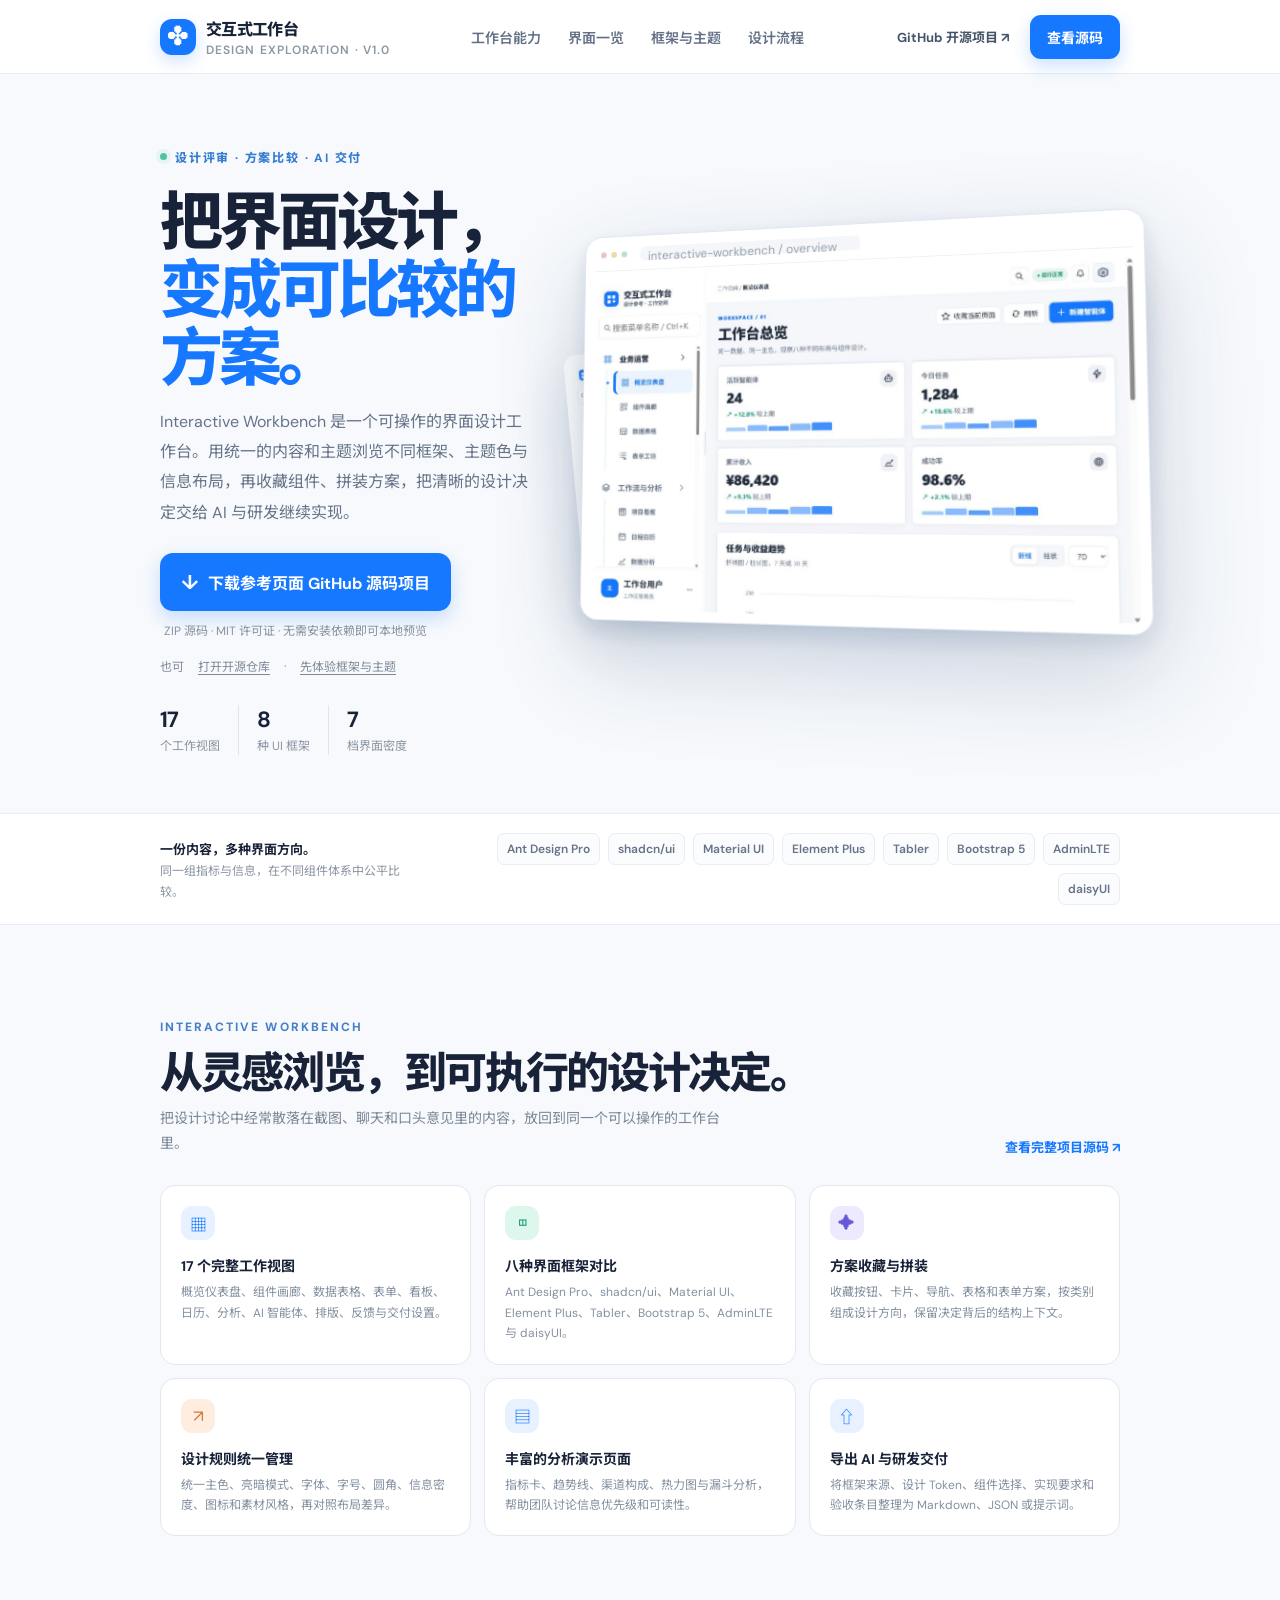
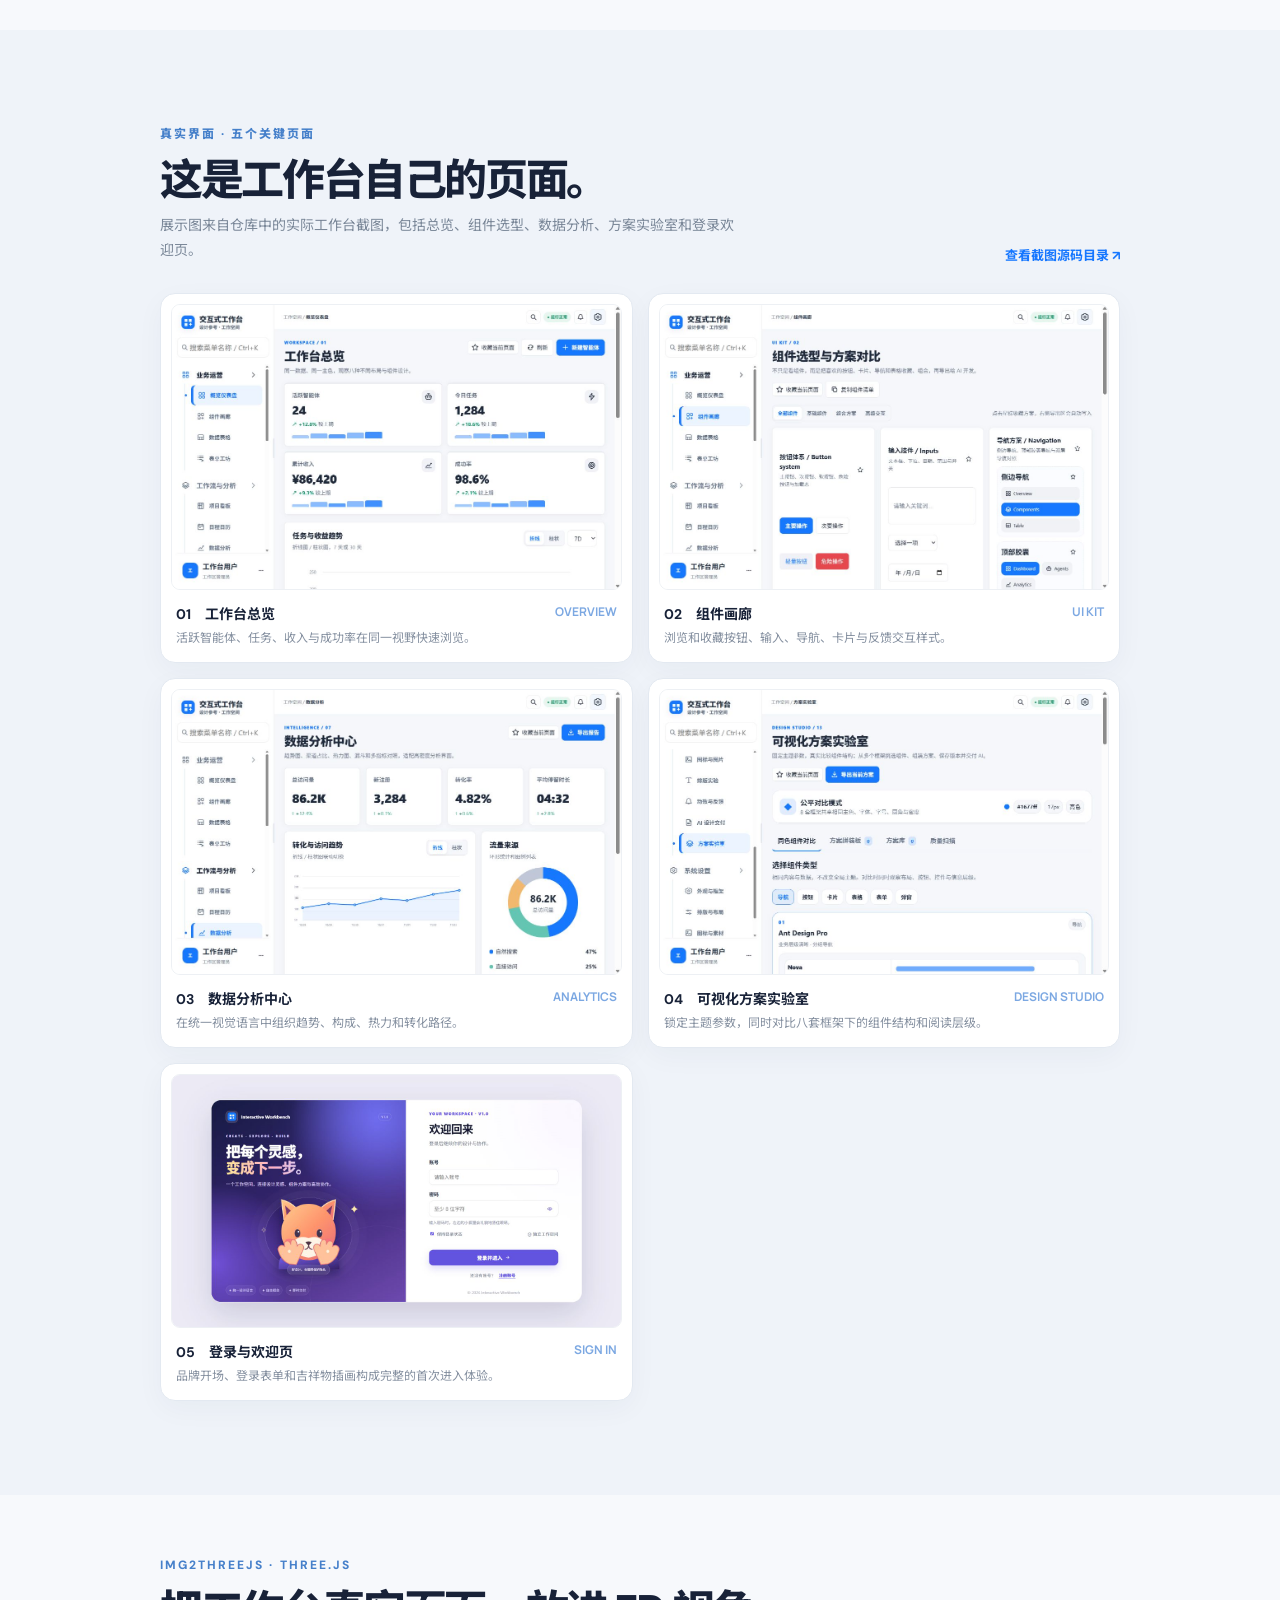
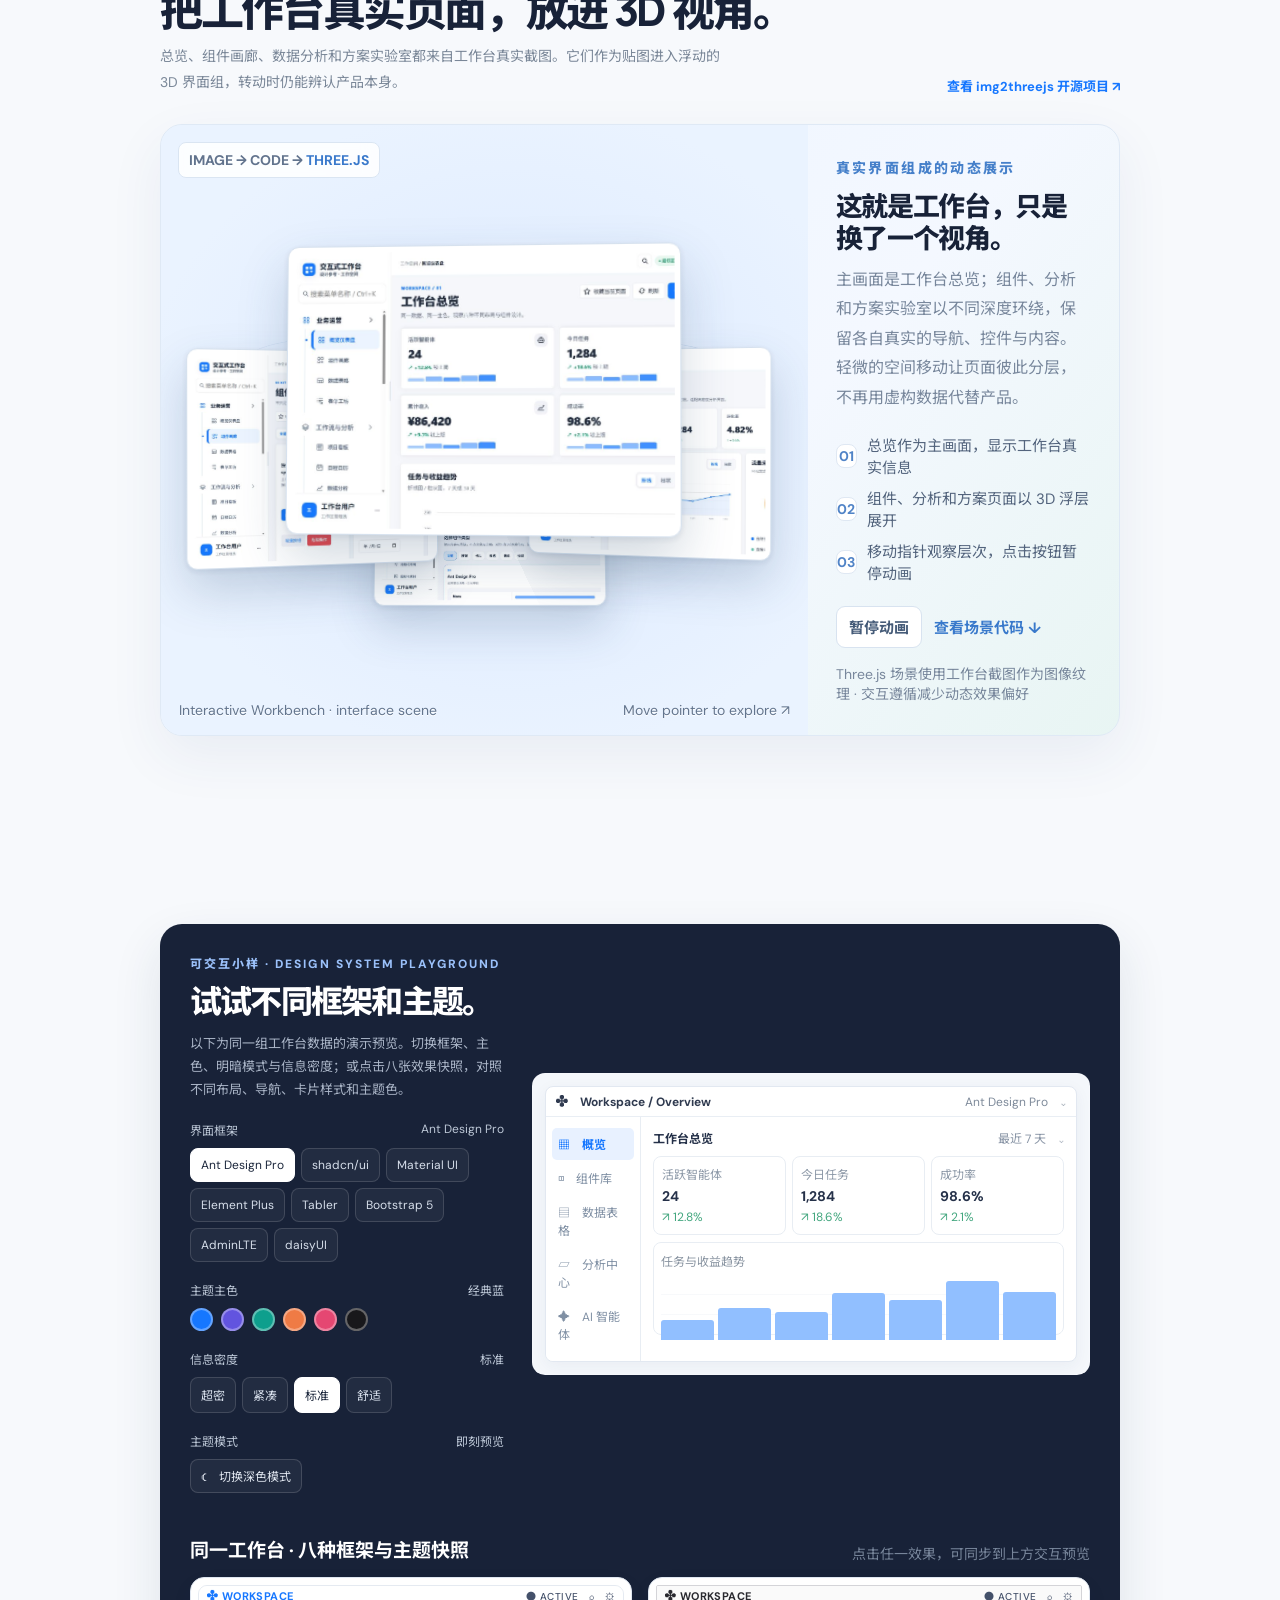
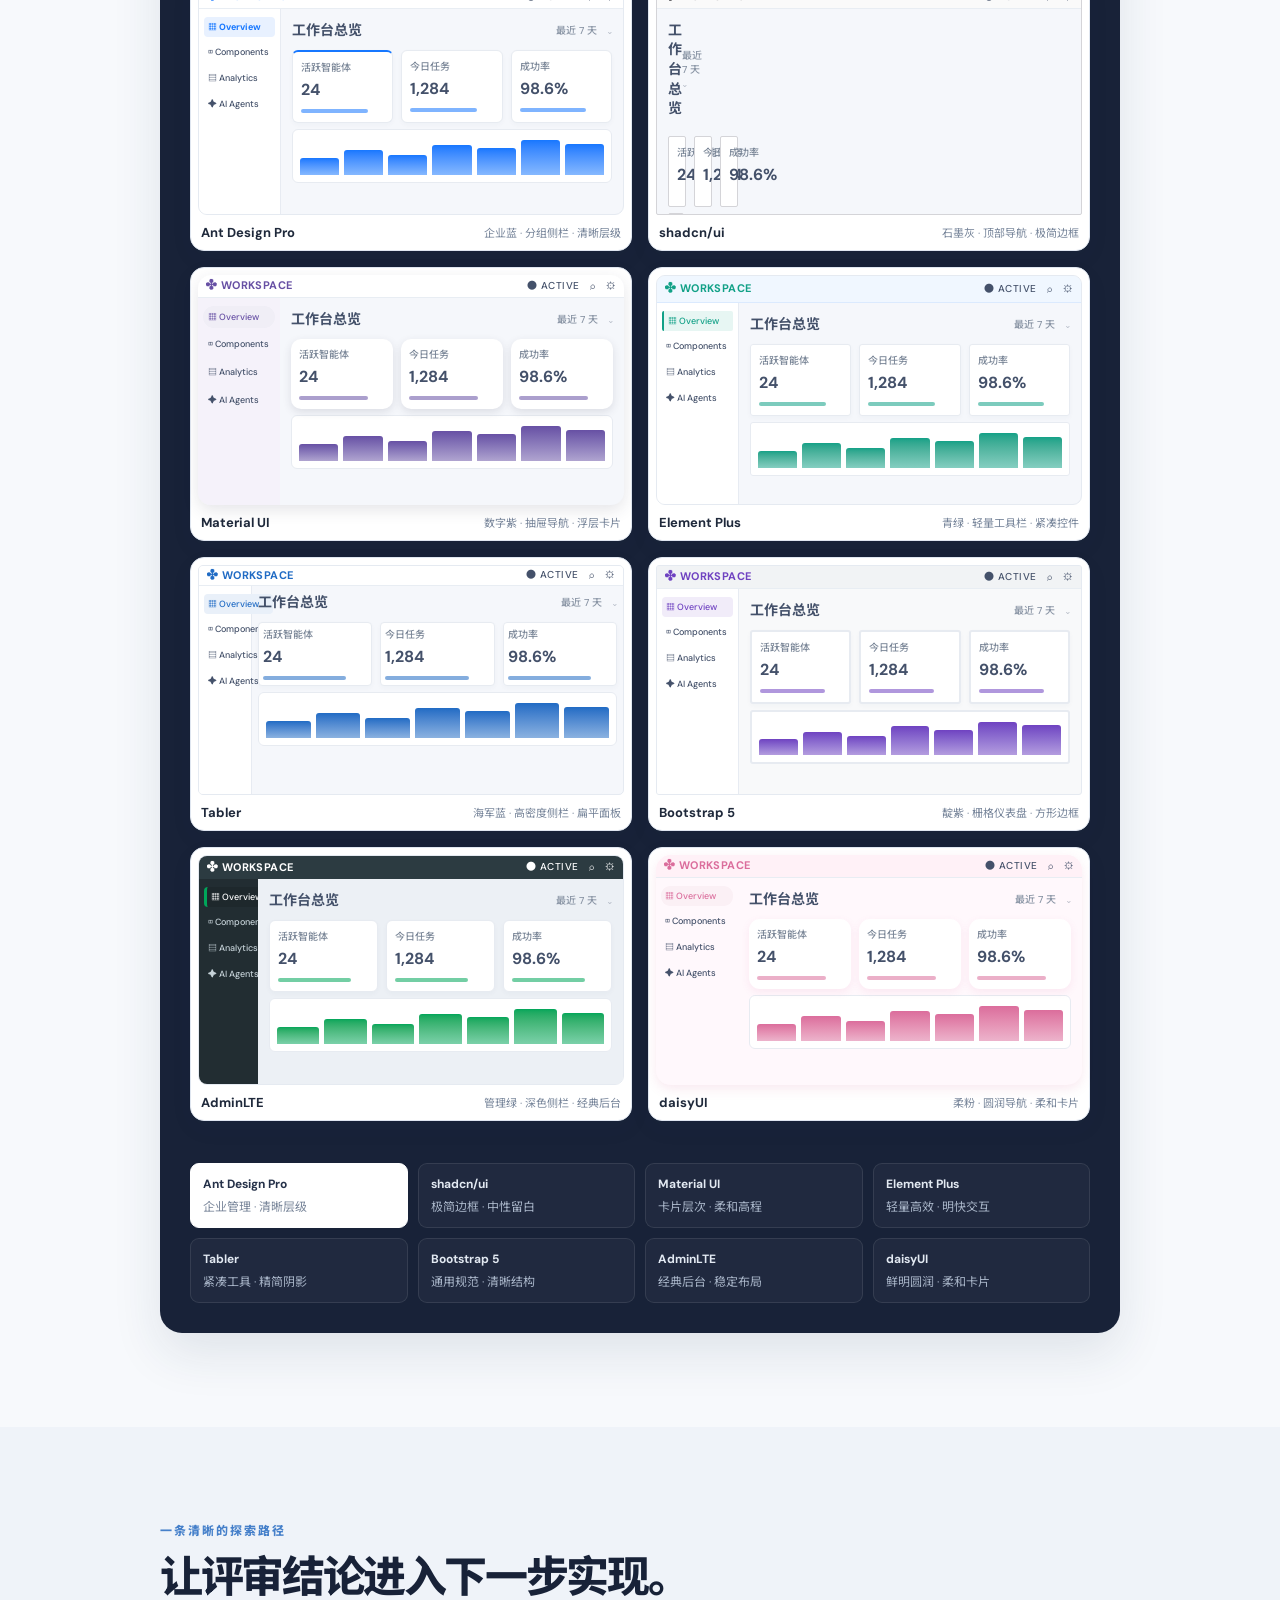
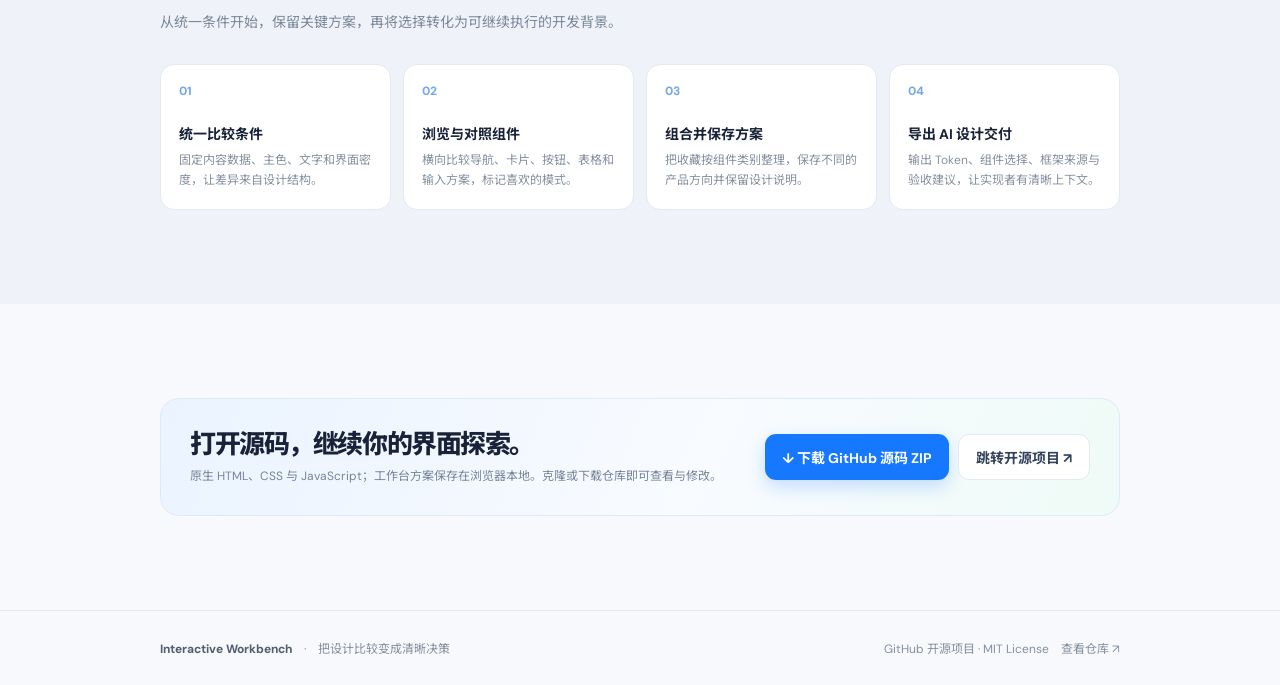
==== commit ae097d05: "Show distinct framework and theme variations" ====
--- a/workbench-showcase/index.html
+++ b/workbench-showcase/index.html
@@ -8,6 +8,40 @@
 @import url('https://fonts.googleapis.com/css2?family=DM+Sans:wght@400;500;600;700&family=Manrope:wght@400;500;600;700;800&family=Noto+Sans+SC:wght@400;500;600;700;800&display=swap');
 :root{--ink:#182238;--muted:#68758a;--line:#e3e9f1;--paper:#f7f9fc;--white:#fff;--accent:#1677ff;--accent-soft:#eaf2ff;--mint:#def7ed;--orange:#ffede0;--purple:#edeaff;--shadow:0 18px 55px #19345912;--r:16px}*{box-sizing:border-box}html{scroll-behavior:smooth}body{margin:0;background:var(--paper);color:var(--ink);font-family:'DM Sans','Noto Sans SC',sans-serif;-webkit-font-smoothing:antialiased}a{text-decoration:none;color:inherit}button{font:inherit}.wrap{width:min(1190px,calc(100% - 48px));margin:auto}.top{height:74px;background:#ffffffee;border-bottom:1px solid #e8edf3;display:flex;align-items:center;position:sticky;top:0;z-index:20;backdrop-filter:blur(14px)}.nav{display:flex;align-items:center;justify-content:space-between}.brand{display:flex;align-items:center;gap:10px;font-weight:800;letter-spacing:-.04em}.brandmark{width:36px;height:36px;border-radius:12px;background:#1677ff;color:#fff;display:grid;place-items:center;font-size:20px;box-shadow:0 6px 16px #1677ff35}.brand small{display:block;font-size:12px;letter-spacing:.09em;color:#8c96a4;font-weight:600;margin-top:2px}.links{display:flex;gap:27px;font-size:14px;font-weight:600;color:#637086}.links a:hover,.githublink:hover{color:var(--accent)}.nav-cta{display:flex;gap:9px;align-items:center}.githublink{font-size:13px;font-weight:700;color:#46546a;padding:10px 12px}.button{display:inline-flex;align-items:center;justify-content:center;gap:9px;padding:12px 17px;border-radius:11px;background:var(--accent);color:white;font-size:14px;font-weight:700;box-shadow:0 7px 18px color-mix(in srgb,var(--accent),transparent 78%);transition:.2s}.button:hover{transform:translateY(-2px);box-shadow:0 10px 24px color-mix(in srgb,var(--accent),transparent 65%)}.button.ghost{box-shadow:none;background:#fff;color:#34435c;border:1px solid var(--line)}.hero{padding:70px 0 58px;overflow:hidden}.hero-grid{display:grid;grid-template-columns:.82fr 1.18fr;align-items:center;gap:42px}.eyebrow{display:inline-flex;align-items:center;gap:8px;font-size:12px;letter-spacing:.15em;font-weight:800;color:#377dd2;text-transform:uppercase}.eyebrow i{display:inline-block;width:7px;height:7px;border-radius:50%;background:#52c2a2;box-shadow:0 0 0 4px #52c2a21a}.hero h1{font:800 clamp(38px,5.2vw,63px)/1.08 Manrope,'Noto Sans SC',sans-serif;letter-spacing:-.065em;margin:20px 0 17px}.hero h1 em{color:var(--accent);font-style:normal}.hero p{color:#66748a;line-height:1.9;font-size:16px;max-width:480px;margin:0}.actions{display:flex;flex-direction:column;align-items:flex-start;gap:10px;margin-top:25px}.download{padding:16px 21px;font-size:16px;border-radius:13px}.download small{font-size:20px}.download-note{font-size:12px;color:#8792a1;margin-left:4px}.micro-links{display:flex;align-items:center;gap:14px;margin-top:18px;color:#7e8999;font-size:12px}.micro-links a{text-decoration:underline;text-underline-offset:3px}.counts{display:flex;gap:18px;margin-top:30px}.count{padding-right:18px;border-right:1px solid #dfe5ed}.count:last-child{border:0}.count b{display:block;font-size:22px;letter-spacing:-.05em}.count span{font-size:12px;color:#8b95a3}.hero-art{min-width:0;position:relative}.hero-glow{position:absolute;inset:-40px -40px -20px 10%;background:radial-gradient(ellipse,#cfe2ff 0,transparent 66%);filter:blur(22px);z-index:-1}.device{background:#fff;border:1px solid #dfe7f2;border-radius:18px;padding:9px;box-shadow:0 27px 72px #24436a1e;transform:perspective(1500px) rotateY(-4deg) rotateX(1deg)}.browserbar{height:26px;display:flex;align-items:center;gap:5px;padding:0 7px 7px;border-bottom:1px solid #edf0f5;margin-bottom:8px}.browserbar i{width:6px;height:6px;border-radius:50%;background:#e7c4bf}.browserbar i:nth-child(2){background:#eed9a7}.browserbar i:nth-child(3){background:#bbdfcb}.browserbar span{margin-left:9px;background:#f4f6f9;border-radius:5px;height:14px;width:44%;font-size:12px;color:#97a0ab;padding:2px 8px}.device img{width:100%;display:block;border-radius:8px}.float-tag{position:absolute;right:-17px;top:25px;border:1px solid #e5ebf2;background:#fff;border-radius:10px;padding:10px 13px;font-size:12px;box-shadow:var(--shadow);color:#67758a}.float-tag b{color:#28a47b}.proof{padding:19px 0;border-top:1px solid #e8edf3;border-bottom:1px solid #e8edf3;background:#fff}.proof-row{display:flex;align-items:center;justify-content:space-between;gap:20px}.proof strong{font-size:13px}.proof span{font-size:12px;color:#8994a2}.framework-strip{display:flex;gap:8px;flex-wrap:wrap;justify-content:flex-end}.framework-strip b{font-size:12px;padding:7px 9px;border-radius:7px;border:1px solid #e9edf2;color:#667388;font-weight:600;background:#fbfcfd}.section{padding:94px 0}.section.alt{background:#eff3f9}.sect-head{display:flex;justify-content:space-between;align-items:end;gap:30px;margin-bottom:29px}.kicker{font-size:12px;text-transform:uppercase;color:#4680ca;letter-spacing:.17em;font-weight:800}.section h2{font:800 clamp(29px,4vw,43px)/1.16 Manrope,'Noto Sans SC',sans-serif;letter-spacing:-.055em;margin:12px 0 9px}.intro{font-size:14px;color:#7a8798;line-height:1.8;max-width:580px;margin:0}.textlink{font-size:13px;color:var(--accent);font-weight:700;white-space:nowrap}.showcase{display:grid;grid-template-columns:1fr 1fr;gap:15px}.screen-card{background:#fff;border:1px solid #e3e9f1;border-radius:15px;padding:10px;box-shadow:0 8px 28px #1e36550a;overflow:hidden}.screen-card img{display:block;width:100%;border-radius:9px;border:1px solid #edf0f4}.screen-meta{display:flex;align-items:flex-start;justify-content:space-between;padding:13px 5px 4px;gap:12px}.screen-meta b{font-size:14px}.screen-meta p{font-size:12px;color:#8590a0;line-height:1.6;margin:5px 0 0}.number{font: 700 12px Manrope;color:#7ca8e2}.feature-grid{display:grid;grid-template-columns:repeat(3,1fr);gap:13px}.feature{background:#fff;border:1px solid #e2e8f0;border-radius:15px;padding:20px;min-height:151px}.feature-icon{height:34px;width:34px;border-radius:11px;display:grid;place-items:center;background:var(--accent-soft);color:var(--accent);font-size:17px;margin-bottom:15px}.feature:nth-child(2) .feature-icon{background:var(--mint);color:#1a9874}.feature:nth-child(3) .feature-icon{background:var(--purple);color:#6758d9}.feature:nth-child(4) .feature-icon{background:var(--orange);color:#d87343}.feature h3{font-size:14px;margin:0 0 7px}.feature p{font-size:12px;color:#8490a0;line-height:1.7;margin:0}.studio{background:#182238;color:#fff;border-radius:22px;padding:30px;display:grid;grid-template-columns:.72fr 1.28fr;gap:28px;align-items:center;box-shadow:0 20px 50px #1c33521c}.studio .kicker{color:#9bc1fa}.studio h2{margin:11px 0;font-size:32px}.studio .intro{color:#aab5c7;font-size:13px}.control-block{margin-top:19px}.control-label{font-size:12px;color:#bdc8d7;display:flex;justify-content:space-between;margin-bottom:9px}.choice-row{display:flex;flex-wrap:wrap;gap:6px}.choice{border:1px solid #ffffff24;background:#ffffff0c;color:#d7dfeb;border-radius:8px;padding:8px 10px;font-size:12px;cursor:pointer;transition:.16s}.choice:hover,.choice.active{background:#fff;color:#1b263b;border-color:#fff}.colors{display:flex;gap:8px}.swatch{width:23px;height:23px;border-radius:50%;border:2px solid #ffffff55;cursor:pointer;box-shadow:0 0 0 2px transparent}.swatch.active{box-shadow:0 0 0 2px #fff}.mode-btn{border:1px solid #ffffff26;border-radius:8px;padding:7px 10px;background:#ffffff0c;color:#e1e7f0;font-size:12px;cursor:pointer}.studio-preview{border:1px solid #ffffff23;border-radius:13px;background:#f4f7fb;padding:12px;min-width:0;transition:.2s}.preview-window{background:white;color:#253149;border:1px solid #e2e8f1;border-radius:var(--preview-radius,9px);box-shadow:var(--preview-shadow,0 4px 16px #243a5b0d);overflow:hidden;transition:.25s}.pv-top{height:30px;border-bottom:1px solid #e9eef4;display:flex;align-items:center;justify-content:space-between;padding:0 10px;font-size:12px;color:#7e8a9a}.pv-brand{font-weight:700;color:#303b50}.pv-body{display:grid;grid-template-columns:95px 1fr;min-height:210px}.pv-side{background:var(--preview-side,#fff);border-right:1px solid #e8edf3;padding:9px 6px}.pv-side i{display:block;font-style:normal;border-radius:5px;font-size:12px;color:#8090a4;padding:7px 6px;margin:2px 0}.pv-side i.on{background:color-mix(in srgb,var(--accent),white 90%);color:var(--accent);font-weight:700}.pv-content{padding:12px}.pv-heading{display:flex;justify-content:space-between;align-items:center;margin-bottom:9px}.pv-heading b{font-size:12px}.pv-heading span{font-size:12px;color:#8894a5}.pv-cards{display:grid;grid-template-columns:repeat(3,1fr);gap:6px}.pv-metric{border:1px solid #e8edf3;border-radius:var(--preview-radius,8px);padding:8px}.pv-metric small{display:block;color:#8c98a7;font-size:12px}.pv-metric b{display:block;font-size:14px;margin-top:4px}.pv-metric em{font-size:12px;color:#42a67e;font-style:normal}.pv-chartbox{margin-top:7px;border:1px solid #e8edf3;border-radius:var(--preview-radius,8px);padding:7px;height:93px}.pv-chartbox small{font-size:12px;color:#8994a1}.pv-chart{height:65px;margin-top:4px;display:flex;align-items:end;gap:4px;background:repeating-linear-gradient(to bottom,transparent 0 19px,#f0f3f7 20px)}.pv-chart i{flex:1;background:color-mix(in srgb,var(--accent),white 53%);height:30%;border-radius:3px 3px 0 0}.pv-chart i:nth-child(2){height:49%}.pv-chart i:nth-child(3){height:42%}.pv-chart i:nth-child(4){height:72%}.pv-chart i:nth-child(5){height:61%}.pv-chart i:nth-child(6){height:90%}.pv-chart i:nth-child(7){height:74%}.dark .studio-preview{background:#202b40}.dark .preview-window{background:#172238;color:#e5ebf4;border-color:#33425c}.dark .pv-top,.dark .pv-metric,.dark .pv-chartbox{border-color:#34435b}.dark .pv-side{background:#1c2a41;border-color:#34435b}.dark .pv-side i{color:#a8b6c8}.dark .pv-side i.on{background:#ffffff15;color:#fff}.dark .pv-chart{background:repeating-linear-gradient(to bottom,transparent 0 19px,#29364c 20px)}.dark .pv-metric b{color:#f2f5f9}.dark .pv-chartbox small,.dark .pv-metric small{color:#a8b6c8}.framework-cards{display:grid;grid-template-columns:repeat(4,1fr);gap:10px;margin-top:14px}.framework-card{border:1px solid #ffffff18;border-radius:9px;background:#ffffff09;color:#e2e9f2;padding:12px;text-align:left;cursor:pointer}.framework-card b{font-size:12px;display:block}.framework-card span{font-size:12px;color:#a8b5c8;display:block;margin-top:5px}.framework-card.active{background:#fff;color:#253149;border-color:#fff}.framework-card.active span{color:#79869a}.workflow{display:grid;grid-template-columns:repeat(4,1fr);gap:12px;counter-reset:step}.step{background:#fff;border:1px solid #e4e9f0;border-radius:14px;padding:18px;counter-increment:step}.step:before{content:'0' counter(step);display:block;color:#77a8e8;font-size:12px;font-weight:800;margin-bottom:24px}.step h3{font-size:14px;margin:0 0 7px}.step p{font-size:12px;line-height:1.7;color:#8691a0;margin:0}.banner{background:linear-gradient(115deg,#eaf3ff,#f8fbff 56%,#effbf7);border:1px solid #dfeaf7;border-radius:19px;padding:29px;display:flex;align-items:center;justify-content:space-between;gap:25px}.banner h2{font-size:26px;margin:0 0 8px}.banner p{font-size:12px;line-height:1.7;color:#768498;margin:0}.banner-actions{display:flex;gap:9px;flex-shrink:0}.footer{padding:28px 0;border-top:1px solid #e5eaf1;color:#8490a0;font-size:12px}.foot{display:flex;justify-content:space-between;gap:20px}.foot b{color:#4f5e72}.toast{position:fixed;bottom:20px;left:50%;transform:translate(-50%,14px);opacity:0;background:#162238;color:white;border-radius:10px;padding:10px 14px;font-size:12px;transition:.2s;pointer-events:none}.toast.show{opacity:1;transform:translate(-50%,0)}@media(max-width:960px){.hero-grid{grid-template-columns:1fr;gap:34px}.hero-copy{max-width:700px}.hero-art{max-width:800px}.studio{grid-template-columns:1fr}.framework-cards{grid-template-columns:repeat(4,1fr)}}@media(max-width:680px){.wrap{width:calc(100% - 30px)}.top{height:64px}.links{display:none}.githublink{font-size:0;padding:8px}.githublink:after{content:'GitHub ↗';font-size:12px}.hero{padding:48px 0 38px}.hero h1{font-size:44px}.hero-grid{gap:26px}.counts{gap:10px}.count{padding-right:10px}.count b{font-size:19px}.float-tag{right:-5px}.section{padding:68px 0}.sect-head{display:block}.sect-head .textlink{display:inline-block;margin-top:12px}.showcase{grid-template-columns:1fr}.feature-grid{grid-template-columns:1fr 1fr;gap:8px}.feature{padding:14px;min-height:152px}.feature p{font-size:12px}.studio{padding:19px;gap:19px}.studio h2{font-size:28px}.pv-body{grid-template-columns:72px 1fr}.pv-content{padding:8px}.pv-cards{gap:4px}.pv-metric{padding:6px}.pv-metric b{font-size:12px}.framework-cards{grid-template-columns:repeat(2,1fr)}.workflow{grid-template-columns:1fr 1fr}.step{padding:14px}.step:before{margin-bottom:15px}.banner{display:block;padding:22px}.banner-actions{margin-top:17px;flex-wrap:wrap}.banner-actions .button{font-size:12px;padding:11px 12px}.foot{display:block;line-height:2.1}}
 </style>
+<style>
+/* Wider responsive content canvas and immediately comparable framework captures. */
+.wrap{width:75vw;max-width:none;margin-inline:auto}
+@media(max-width:680px){.wrap{width:calc(100% - 30px)}}
+.variant-gallery{grid-column:1/-1;width:100%;margin:0;padding-top:8px}
+.framework-cards{grid-column:1/-1;width:100%}
+.variant-gallery-head{display:flex;align-items:end;justify-content:space-between;gap:16px;margin:6px 0 14px}
+.variant-gallery-head b{font-size:19px}.variant-gallery-head span{font-size:14px;color:#77859a}
+.variant-grid{display:grid;grid-template-columns:repeat(2,minmax(0,1fr));gap:16px}
+.variant-shot{--shot-accent:#1677ff;display:block;text-align:left;padding:7px;border:1px solid #dfe6f0;border-radius:14px;background:#fff;cursor:pointer;color:#1f293b;box-shadow:0 8px 24px #1d35520b;transition:transform .2s,border-color .2s,box-shadow .2s}
+.variant-shot:hover,.variant-shot.active{transform:translateY(-3px);border-color:var(--shot-accent);box-shadow:0 14px 32px color-mix(in srgb,var(--shot-accent),transparent 84%)}
+.shot-window{display:block;height:230px;overflow:hidden;border:1px solid #e5eaf1;border-radius:9px;background:#f5f7fb;position:relative;font:500 11px/1.4 'DM Sans','Noto Sans SC',sans-serif;color:#44516a}
+.shot-top{height:23px;display:flex;align-items:center;justify-content:space-between;padding:0 8px;background:#fff;border-bottom:1px solid #e8edf3;font-size:10px;letter-spacing:.04em}
+.shot-top b{color:var(--shot-accent);font-size:11px}.shot-body{display:grid;grid-template-columns:82px 1fr;height:calc(100% - 23px)}
+.shot-side{padding:8px 5px;background:#fff;border-right:1px solid #e7ebf2;display:grid;align-content:start;gap:5px}
+.shot-side i{font-style:normal;white-space:nowrap;padding:4px;border-radius:4px;font-size:9px}.shot-side i:first-child{background:color-mix(in srgb,var(--shot-accent),white 90%);color:var(--shot-accent)}
+.shot-main{padding:12px 11px;min-width:0}.shot-main header{display:flex;justify-content:space-between;align-items:center;margin-bottom:10px}.shot-main header span{font-size:10px;color:#8a95a5}.shot-main header b{font-size:14px}
+.shot-metrics{display:grid;grid-template-columns:repeat(3,1fr);gap:8px}.shot-metrics>span{display:block;min-width:0;background:#fff;border:1px solid #e7ebf1;border-radius:6px;padding:9px 8px;box-shadow:0 2px 5px #293d5608}.shot-metrics small{display:block;font-size:10px;color:#7b8798;white-space:nowrap}.shot-metrics strong{display:block;font-size:16px;margin-top:4px}.shot-metrics em{display:block;height:4px;width:80%;margin-top:7px;background:var(--shot-accent);opacity:.55;border-radius:5px}
+.shot-chart{margin-top:6px;height:54px;border:1px solid #e7ebf1;border-radius:6px;background:#fff;display:flex;align-items:end;gap:5px;padding:7px}.shot-chart i{display:block;flex:1;border-radius:3px 3px 0 0;background:linear-gradient(var(--shot-accent),color-mix(in srgb,var(--shot-accent),white 48%));height:var(--h)}
+.variant-caption{display:flex;justify-content:space-between;align-items:center;gap:4px;padding:9px 3px 2px}.variant-caption b{font-size:13px}.variant-caption small{font-size:11px;color:#77859a}
+.fw-shadcn .shot-window,.fw-shadcn .shot-metrics>span,.fw-shadcn .shot-chart{border-color:#d4d4d8;border-radius:2px;box-shadow:none}.fw-shadcn .shot-top{background:#fafafa}.fw-shadcn .shot-body{grid-template-columns:0 1fr}.fw-shadcn .shot-side{display:none}.fw-shadcn .shot-main header{border-bottom:1px solid #e4e4e7;padding-bottom:6px}
+.fw-material .shot-window{border:0;border-radius:13px;box-shadow:0 5px 16px #31304820}.fw-material .shot-side{background:#f5f2fa;border:0}.fw-material .shot-side i{border-radius:12px;padding:5px}.fw-material .shot-metrics>span{border:0;border-radius:10px;box-shadow:0 3px 9px #33314a20}
+.fw-element .shot-top{height:27px;background:#f0f7ff;border-color:#dbeafe}.fw-element .shot-body{height:calc(100% - 27px)}.fw-element .shot-side i:first-child{border-left:2px solid var(--shot-accent);border-radius:2px}.fw-element .shot-metrics>span{border-radius:3px}.fw-element .shot-chart{border-radius:3px}
+.fw-tabler .shot-window{border-radius:5px}.fw-tabler .shot-top{height:20px}.fw-tabler .shot-body{grid-template-columns:53px 1fr;height:calc(100% - 20px)}.fw-tabler .shot-main{padding:7px 6px}.fw-tabler .shot-metrics>span{border-radius:4px;padding:5px 4px}
+.fw-bootstrap .shot-window{border-radius:3px;background:#f8f9fa}.fw-bootstrap .shot-top{background:#f1f3f5}.fw-bootstrap .shot-metrics>span,.fw-bootstrap .shot-chart{border-radius:3px;border-width:2px}
+.fw-adminlte .shot-top{background:#2c3b41;color:#fff;border:0}.fw-adminlte .shot-top b{color:#fff}.fw-adminlte .shot-body{grid-template-columns:59px 1fr}.fw-adminlte .shot-side{background:#222d32;border:0}.fw-adminlte .shot-side i{color:#c6d2d8}.fw-adminlte .shot-side i:first-child{background:#1e282c;color:#fff;border-left:3px solid var(--shot-accent)}.fw-adminlte .shot-main{background:#ecf0f5}
+.fw-daisy .shot-window{border:0;border-radius:15px;background:#fff8fc;box-shadow:0 4px 12px #d34c8720}.fw-daisy .shot-top{border-radius:12px 12px 0 0;background:#fff1f7}.fw-daisy .shot-side{background:#fff8fc;border:0}.fw-daisy .shot-side i:first-child{border-radius:9px}.fw-daisy .shot-metrics>span{border:0;border-radius:11px;background:#fff;box-shadow:0 3px 8px #d34c8718}
+.fw-ant .shot-side i:first-child{font-weight:700}.fw-ant .shot-metrics>span:first-child{border-top:2px solid var(--shot-accent)}
+.preview-window[data-framework="shadcn"] .pv-body{grid-template-columns:0 1fr}.preview-window[data-framework="shadcn"] .pv-side{display:none}.preview-window[data-framework="shadcn"] .pv-top{height:44px;background:#fafafa}.preview-window[data-framework="material"] .pv-side{background:#f5f2fa;border:0}.preview-window[data-framework="material"] .pv-metric,.preview-window[data-framework="material"] .pv-chartbox{border:0;box-shadow:0 4px 14px #33314a20}.preview-window[data-framework="element"] .pv-top{height:40px;background:#f0f7ff}.preview-window[data-framework="element"] .pv-metric,.preview-window[data-framework="element"] .pv-chartbox{border-radius:3px}.preview-window[data-framework="tabler"] .pv-side{padding:5px 4px}.preview-window[data-framework="tabler"] .pv-content{padding:8px}.preview-window[data-framework="bootstrap"] .pv-top{background:#f1f3f5}.preview-window[data-framework="bootstrap"] .pv-metric,.preview-window[data-framework="bootstrap"] .pv-chartbox{border-radius:3px}.preview-window[data-framework="adminlte"] .pv-top{background:#2c3b41;color:#f5f7f8}.preview-window[data-framework="adminlte"] .pv-side{background:#222d32;color:#d9e1e5;border:0}.preview-window[data-framework="adminlte"] .pv-side i{color:#d9e1e5}.preview-window[data-framework="daisy"]{background:#fff8fc}.preview-window[data-framework="daisy"] .pv-top{background:#fff1f7}.preview-window[data-framework="daisy"] .pv-metric{background:#fff;border:0;box-shadow:0 3px 10px #d34c8718}
+.hero-art{perspective:1500px;transform-style:preserve-3d;min-height:clamp(300px,34vw,490px);perspective-origin:48% 50%}.device{position:relative;z-index:4;transform:translateZ(76px) perspective(1500px) rotateY(-9deg) rotateX(3deg) rotateZ(-.6deg);transform-style:preserve-3d;animation:heroScreenFloat 7s ease-in-out infinite;box-shadow:0 35px 90px #24436a35,0 9px 20px #24436a20;transition:transform .35s ease,box-shadow .35s ease}.hero-art::before,.hero-art::after{content:'';position:absolute;z-index:1;top:25%;width:46%;height:55%;border:7px solid #fff;border-radius:14px;background-size:cover;background-position:top left;box-shadow:0 24px 55px #24436a32;transform-style:preserve-3d;opacity:.93}.hero-art::before{left:-4%;background-image:url("assets/components.png");transform:translateZ(-90px) rotateY(22deg) rotateX(2deg) rotateZ(-5deg);animation:heroPanelLeft 8s ease-in-out infinite}.hero-art::after{right:-4%;top:8%;background-image:url("assets/analytics.png");transform:translateZ(-120px) rotateY(-20deg) rotateX(1deg) rotateZ(4deg);animation:heroPanelRight 9s ease-in-out infinite}.hero-art:hover .device{transform:translateZ(110px) perspective(1500px) rotateY(-5deg) rotateX(1deg) rotateZ(0);box-shadow:0 45px 105px #24436a42,0 12px 25px #24436a24}.hero-art:hover::before{transform:translateZ(-55px) rotateY(26deg) rotateX(2deg) rotateZ(-6deg)}.hero-art:hover::after{transform:translateZ(-75px) rotateY(-24deg) rotateX(1deg) rotateZ(5deg)}@keyframes heroScreenFloat{0%,100%{translate:0 0}50%{translate:0 -9px}}@keyframes heroPanelLeft{0%,100%{translate:0 0}50%{translate:-5px -8px}}@keyframes heroPanelRight{0%,100%{translate:0 0}50%{translate:6px -9px}}@media(prefers-reduced-motion:reduce){.device,.hero-art::before,.hero-art::after{animation:none!important;transition:none!important}}@media(max-width:960px){.hero-art{min-height:0;padding:5% 0}.hero-art::before{left:0;width:38%}.hero-art::after{right:0;width:38%}}
+@media(min-width:1600px){.variant-grid{grid-template-columns:repeat(3,minmax(0,1fr))}}
+@media(max-width:1000px){.variant-grid{grid-template-columns:repeat(2,minmax(0,1fr))}}
+@media(max-width:560px){.variant-grid{grid-template-columns:1fr}.shot-window{height:188px}.variant-gallery-head{display:block}.variant-gallery-head span{display:block;margin-top:5px}.hero-art::before,.hero-art::after{opacity:.5;width:48%;height:48%;top:20%}.hero-art::before{left:-8%}.hero-art::after{right:-8%}}
+</style>
 <link rel="stylesheet" href="assets/workbench-3d.css"></head>
 <body>
 <header class="top"><div class="wrap nav"><a class="brand" href="#top"><span class="brandmark">✣</span><span>交互式工作台<small>DESIGN EXPLORATION · V1.0</small></span></a><nav class="links"><a href="#workbench">工作台能力</a><a href="#screens">界面一览</a><a href="#studio">框架与主题</a><a href="#workflow">设计流程</a></nav><div class="nav-cta"><a class="githublink" href="https://github.com/wuwenlong1985/Interactive_Workbench" target="_blank" rel="noreferrer">GitHub 开源项目 ↗</a><a class="button" href="https://github.com/wuwenlong1985/Interactive_Workbench" target="_blank" rel="noreferrer">查看源码</a></div></div></header>
@@ -15,12 +49,12 @@
 <section class="hero"><div class="wrap hero-grid"><div class="hero-copy"><span class="eyebrow"><i></i>设计评审 · 方案比较 · AI 交付</span><h1>把界面设计，<br><em>变成可比较的方案。</em></h1><p>Interactive Workbench 是一个可操作的界面设计工作台。用统一的内容和主题浏览不同框架、主题色与信息布局，再收藏组件、拼装方案，把清晰的设计决定交给 AI 与研发继续实现。</p><div class="actions"><a class="button download" href="https://github.com/wuwenlong1985/Interactive_Workbench/archive/refs/heads/main.zip"><small>↓</small> 下载参考页面 GitHub 源码项目</a><span class="download-note">ZIP 源码 · MIT 许可证 · 无需安装依赖即可本地预览</span></div><div class="micro-links"><span>也可</span><a href="https://github.com/wuwenlong1985/Interactive_Workbench" target="_blank" rel="noreferrer">打开开源仓库</a><span>·</span><a href="#studio">先体验框架与主题</a></div><div class="counts"><div class="count"><b>17</b><span>个工作视图</span></div><div class="count"><b>8</b><span>种 UI 框架</span></div><div class="count"><b>7</b><span>档界面密度</span></div></div></div><div class="hero-art"><div class="hero-glow"></div><div class="float-tag">●　工作台界面预览　<b>交互原型</b></div><div class="device"><div class="browserbar"><i></i><i></i><i></i><span>interactive-workbench / overview</span></div><img src="assets/overview.png" alt="Interactive Workbench 实际工作台总览截图"></div></div></div></section>
 <section class="proof"><div class="wrap proof-row"><div><strong>一份内容，多种界面方向。</strong><br><span>同一组指标与信息，在不同组件体系中公平比较。</span></div><div class="framework-strip"><b>Ant Design Pro</b><b>shadcn/ui</b><b>Material UI</b><b>Element Plus</b><b>Tabler</b><b>Bootstrap 5</b><b>AdminLTE</b><b>daisyUI</b></div></div></section>
 <section class="section" id="workbench"><div class="wrap"><div class="sect-head"><div><div class="kicker">Interactive Workbench</div><h2>从灵感浏览，到可执行的设计决定。</h2><p class="intro">把设计讨论中经常散落在截图、聊天和口头意见里的内容，放回到同一个可以操作的工作台里。</p></div><a class="textlink" href="https://github.com/wuwenlong1985/Interactive_Workbench" target="_blank" rel="noreferrer">查看完整项目源码 ↗</a></div><div class="feature-grid"><article class="feature"><div class="feature-icon">▦</div><h3>17 个完整工作视图</h3><p>概览仪表盘、组件画廊、数据表格、表单、看板、日历、分析、AI 智能体、排版、反馈与交付设置。</p></article><article class="feature"><div class="feature-icon">◫</div><h3>八种界面框架对比</h3><p>Ant Design Pro、shadcn/ui、Material UI、Element Plus、Tabler、Bootstrap 5、AdminLTE 与 daisyUI。</p></article><article class="feature"><div class="feature-icon">✦</div><h3>方案收藏与拼装</h3><p>收藏按钮、卡片、导航、表格和表单方案，按类别组成设计方向，保留决定背后的结构上下文。</p></article><article class="feature"><div class="feature-icon">↗</div><h3>设计规则统一管理</h3><p>统一主色、亮暗模式、字体、字号、圆角、信息密度、图标和素材风格，再对照布局差异。</p></article><article class="feature"><div class="feature-icon">▤</div><h3>丰富的分析演示页面</h3><p>指标卡、趋势线、渠道构成、热力图与漏斗分析，帮助团队讨论信息优先级和可读性。</p></article><article class="feature"><div class="feature-icon">⇧</div><h3>导出 AI 与研发交付</h3><p>将框架来源、设计 Token、组件选择、实现要求和验收条目整理为 Markdown、JSON 或提示词。</p></article></div></div></section>
-<section class="section alt" id="screens"><div class="wrap"><div class="sect-head"><div><div class="kicker">真实界面 · 四个关键区域</div><h2>这是工作台自己的页面。</h2><p class="intro">所有展示图均来自仓库中的实际工作台截图。它们记录的是总览、组件选型、数据分析和方案实验室。</p></div><a class="textlink" href="https://github.com/wuwenlong1985/Interactive_Workbench/tree/main/docs/screenshots" target="_blank" rel="noreferrer">查看截图源码目录 ↗</a></div><div class="showcase"><article class="screen-card"><img loading="lazy" src="assets/overview.png" alt="工作台概览：指标卡、趋势和近期任务"><div class="screen-meta"><div><b>01　工作台总览</b><p>活跃智能体、任务、收入与成功率在同一视野快速浏览。</p></div><span class="number">OVERVIEW</span></div></article><article class="screen-card"><img loading="lazy" src="assets/components.png" alt="组件画廊：控件、导航和方案对比"><div class="screen-meta"><div><b>02　组件画廊</b><p>浏览和收藏按钮、输入、导航、卡片与反馈交互样式。</p></div><span class="number">UI KIT</span></div></article><article class="screen-card"><img loading="lazy" src="assets/analytics.png" alt="数据分析中心：指标、趋势和渠道来源"><div class="screen-meta"><div><b>03　数据分析中心</b><p>在统一视觉语言中组织趋势、构成、热力和转化路径。</p></div><span class="number">ANALYTICS</span></div></article><article class="screen-card"><img loading="lazy" src="assets/design-studio.png" alt="方案实验室：固定主题变量后对照多套框架"><div class="screen-meta"><div><b>04　可视化方案实验室</b><p>锁定主题参数，同时对比八套框架下的组件结构和阅读层级。</p></div><span class="number">DESIGN STUDIO</span></div></article><article class="screen-card"><img loading="lazy" src="assets/login.jpg" alt="交互式工作台登录页面：产品品牌、狐狸插画与账号登录表单"><div class="screen-meta"><div><b>05　登录与欢迎页</b><p>品牌开场、登录表单和吉祥物插画构成完整的首次进入体验。</p></div><span class="number">SIGN IN</span></div></article></div></div></section>
-<section class="section dimensional" id="three-dimensional"><div class="wrap"><div class="sect-head"><div><div class="kicker">IMG2THREEJS · THREE.JS</div><h2>从登录页截图，生成一个可旋转的 3D 工作台标记。</h2><p class="intro">以真实登录页截图为参考，按 img2threejs 的代码生成方式导出程序化几何，再用 Three.js 加入轻量旋转、浮动卡片与指针视差。</p></div><a class="textlink" href="https://github.com/img2threejs/img2threejs" target="_blank" rel="noreferrer">查看 img2threejs 开源项目 ↗</a></div><div class="three-showcase"><div class="three-stage"><div class="css-scene" id="cssScene" aria-hidden="true"><div class="css-platform"></div><div class="css-orbit"></div><div class="css-card css-card-a"><b>OVERVIEW</b><span>活跃智能体　24</span><i></i><i></i></div><div class="css-card css-card-b"><b>COMPONENTS</b><span>组件方案　08</span><i></i><i></i></div><div class="css-card css-card-c"><b>ANALYTICS</b><span>成功率　98.6%</span><i></i></div><div class="css-cube"><span></span><span></span><span></span><span></span><span></span><span></span></div></div><canvas id="workbench3d" aria-label="由登录页面参考图生成、可随鼠标视差旋转的 Three.js 场景"></canvas><div class="three-tag">IMAGE → CODE → <b>THREE.JS</b></div><div class="three-footer"><span>Interactive Workbench · procedural model</span><span>Move pointer to explore ↗</span></div></div><article class="three-copy"><div class="kicker">参考图驱动的动态模型</div><h3>设计系统，也能成为可探索的立体场景。</h3><p>中心模型的颜色与尺寸由登录页面截图确定；周围以几何卡片代表工作台中的数据、组件和方案。场景会缓慢自转，鼠标移动可改变视差，支持减少动态效果偏好。</p><div class="three-steps"><div class="three-step"><b>01</b>从实际登录页截图提取确定性模型参数</div><div class="three-step"><b>02</b>生成可读、可修改的 Three.js 几何代码</div><div class="three-step"><b>03</b>在页面里以低负担动画实时展示</div></div><div class="three-actions"><button id="toggle-model-motion" type="button">暂停动画</button><a href="assets/generated-cube.js" download>查看生成代码 ↓</a></div><div class="three-note">使用 Three.js 本地模块 · img2threejs hello-cube 生成逻辑 · Apache-2.0</div></article></div></div></section><section class="section" id="studio"><div class="wrap"><div class="studio" id="studioPanel"><div class="studio-controls"><div class="kicker">可交互小样 · Design system playground</div><h2>试试不同框架和主题。</h2><p class="intro">以下为同一组工作台数据的演示预览。切换框架、主色、明暗主题与信息密度，观察 UI 语气如何变化。</p><div class="control-block"><div class="control-label"><span>界面框架</span><span id="frameworkName">Ant Design Pro</span></div><div class="choice-row" id="frameworkChoices"></div></div><div class="control-block"><div class="control-label"><span>主题主色</span><span id="colorName">经典蓝</span></div><div class="colors" id="colorChoices"></div></div><div class="control-block"><div class="control-label"><span>信息密度</span><span id="densityName">标准</span></div><div class="choice-row" id="densityChoices"></div></div><div class="control-block"><div class="control-label"><span>主题模式</span><span>即刻预览</span></div><button class="mode-btn" id="modeToggle">☾　切换深色模式</button></div></div><div><div class="studio-preview"><div class="preview-window" id="livePreview"><div class="pv-top"><span class="pv-brand">✣　Workspace / Overview</span><span id="stylePill">Ant Design Pro　⌄</span></div><div class="pv-body"><aside class="pv-side"><i class="on">▦　概览</i><i>◫　组件库</i><i>▤　数据表格</i><i>▱　分析中心</i><i>✦　AI 智能体</i></aside><div class="pv-content"><div class="pv-heading"><b>工作台总览</b><span>最近 7 天　⌄</span></div><div class="pv-cards"><div class="pv-metric"><small>活跃智能体</small><b>24</b><em>↗ 12.8%</em></div><div class="pv-metric"><small>今日任务</small><b>1,284</b><em>↗ 18.6%</em></div><div class="pv-metric"><small>成功率</small><b>98.6%</b><em>↗ 2.1%</em></div></div><div class="pv-chartbox"><small>任务与收益趋势</small><div class="pv-chart"><i></i><i></i><i></i><i></i><i></i><i></i><i></i></div></div></div></div></div></div><div class="framework-cards" id="frameworkCards"></div></div></div></div></section>
+<section class="section alt" id="screens"><div class="wrap"><div class="sect-head"><div><div class="kicker">真实界面 · 五个关键页面</div><h2>这是工作台自己的页面。</h2><p class="intro">展示图来自仓库中的实际工作台截图，包括总览、组件选型、数据分析、方案实验室和登录欢迎页。</p></div><a class="textlink" href="https://github.com/wuwenlong1985/Interactive_Workbench/tree/main/docs/screenshots" target="_blank" rel="noreferrer">查看截图源码目录 ↗</a></div><div class="showcase"><article class="screen-card"><img loading="lazy" src="assets/overview.png" alt="工作台概览：指标卡、趋势和近期任务"><div class="screen-meta"><div><b>01　工作台总览</b><p>活跃智能体、任务、收入与成功率在同一视野快速浏览。</p></div><span class="number">OVERVIEW</span></div></article><article class="screen-card"><img loading="lazy" src="assets/components.png" alt="组件画廊：控件、导航和方案对比"><div class="screen-meta"><div><b>02　组件画廊</b><p>浏览和收藏按钮、输入、导航、卡片与反馈交互样式。</p></div><span class="number">UI KIT</span></div></article><article class="screen-card"><img loading="lazy" src="assets/analytics.png" alt="数据分析中心：指标、趋势和渠道来源"><div class="screen-meta"><div><b>03　数据分析中心</b><p>在统一视觉语言中组织趋势、构成、热力和转化路径。</p></div><span class="number">ANALYTICS</span></div></article><article class="screen-card"><img loading="lazy" src="assets/design-studio.png" alt="方案实验室：固定主题变量后对照多套框架"><div class="screen-meta"><div><b>04　可视化方案实验室</b><p>锁定主题参数，同时对比八套框架下的组件结构和阅读层级。</p></div><span class="number">DESIGN STUDIO</span></div></article><article class="screen-card"><img loading="lazy" src="assets/login.jpg" alt="交互式工作台登录页面：产品品牌、狐狸插画与账号登录表单"><div class="screen-meta"><div><b>05　登录与欢迎页</b><p>品牌开场、登录表单和吉祥物插画构成完整的首次进入体验。</p></div><span class="number">SIGN IN</span></div></article></div></div></section>
+<section class="section dimensional" id="three-dimensional"><div class="wrap"><div class="sect-head"><div><div class="kicker">IMG2THREEJS · THREE.JS</div><h2>把工作台真实页面，放进 3D 视角。</h2><p class="intro">总览、组件画廊、数据分析和方案实验室都来自工作台真实截图。它们作为贴图进入浮动的 3D 界面组，转动时仍能辨认产品本身。</p></div><a class="textlink" href="https://github.com/img2threejs/img2threejs" target="_blank" rel="noreferrer">查看 img2threejs 开源项目 ↗</a></div><div class="three-showcase"><div class="three-stage"><div class="css-scene" id="cssScene" aria-hidden="true"><div class="screen-deck"><figure class="screen-panel screen-overview"><img src="assets/overview.png" alt=""></figure><figure class="screen-panel screen-components"><img src="assets/components.png" alt=""></figure><figure class="screen-panel screen-analytics"><img src="assets/analytics.png" alt=""></figure><figure class="screen-panel screen-design"><img src="assets/design-studio.png" alt=""></figure></div></div><canvas id="workbench3d" aria-label="由工作台真实页面截图构成的 3D 场景，可随鼠标产生轻微视差"></canvas><div class="three-tag">IMAGE → CODE → <b>THREE.JS</b></div><div class="three-footer"><span>Interactive Workbench · interface scene</span><span>Move pointer to explore ↗</span></div></div><article class="three-copy"><div class="kicker">真实界面组成的动态展示</div><h3>这就是工作台，只是换了一个视角。</h3><p>主画面是工作台总览；组件、分析和方案实验室以不同深度环绕，保留各自真实的导航、控件与内容。轻微的空间移动让页面彼此分层，不再用虚构数据代替产品。</p><div class="three-steps"><div class="three-step"><b>01</b>总览作为主画面，显示工作台真实信息</div><div class="three-step"><b>02</b>组件、分析和方案页面以 3D 浮层展开</div><div class="three-step"><b>03</b>移动指针观察层次，点击按钮暂停动画</div></div><div class="three-actions"><button id="toggle-model-motion" type="button">暂停动画</button><a href="assets/workbench-3d.js" download>查看场景代码 ↓</a></div><div class="three-note">Three.js 场景使用工作台截图作为图像纹理 · 交互遵循减少动态效果偏好</div></article></div></div></section><section class="section" id="studio"><div class="wrap"><div class="studio" id="studioPanel"><div class="studio-controls"><div class="kicker">可交互小样 · Design system playground</div><h2>试试不同框架和主题。</h2><p class="intro">以下为同一组工作台数据的演示预览。切换框架、主色、明暗模式与信息密度；或点击八张效果快照，对照不同布局、导航、卡片样式和主题色。</p><div class="control-block"><div class="control-label"><span>界面框架</span><span id="frameworkName">Ant Design Pro</span></div><div class="choice-row" id="frameworkChoices"></div></div><div class="control-block"><div class="control-label"><span>主题主色</span><span id="colorName">经典蓝</span></div><div class="colors" id="colorChoices"></div></div><div class="control-block"><div class="control-label"><span>信息密度</span><span id="densityName">标准</span></div><div class="choice-row" id="densityChoices"></div></div><div class="control-block"><div class="control-label"><span>主题模式</span><span>即刻预览</span></div><button class="mode-btn" id="modeToggle">☾　切换深色模式</button></div></div><div><div class="studio-preview"><div class="preview-window" id="livePreview"><div class="pv-top"><span class="pv-brand">✣　Workspace / Overview</span><span id="stylePill">Ant Design Pro　⌄</span></div><div class="pv-body"><aside class="pv-side"><i class="on">▦　概览</i><i>◫　组件库</i><i>▤　数据表格</i><i>▱　分析中心</i><i>✦　AI 智能体</i></aside><div class="pv-content"><div class="pv-heading"><b>工作台总览</b><span>最近 7 天　⌄</span></div><div class="pv-cards"><div class="pv-metric"><small>活跃智能体</small><b>24</b><em>↗ 12.8%</em></div><div class="pv-metric"><small>今日任务</small><b>1,284</b><em>↗ 18.6%</em></div><div class="pv-metric"><small>成功率</small><b>98.6%</b><em>↗ 2.1%</em></div></div><div class="pv-chartbox"><small>任务与收益趋势</small><div class="pv-chart"><i></i><i></i><i></i><i></i><i></i><i></i><i></i></div></div></div></div></div></div></div><div class="variant-gallery" id="variantGallery"></div><div class="framework-cards" id="frameworkCards"></div></div></div></section>
 <section class="section alt" id="workflow"><div class="wrap"><div class="sect-head"><div><div class="kicker">一条清晰的探索路径</div><h2>让评审结论进入下一步实现。</h2><p class="intro">从统一条件开始，保留关键方案，再将选择转化为可继续执行的开发背景。</p></div></div><div class="workflow"><article class="step"><h3>统一比较条件</h3><p>固定内容数据、主色、文字和界面密度，让差异来自设计结构。</p></article><article class="step"><h3>浏览与对照组件</h3><p>横向比较导航、卡片、按钮、表格和输入方案，标记喜欢的模式。</p></article><article class="step"><h3>组合并保存方案</h3><p>把收藏按组件类别整理，保存不同的产品方向并保留设计说明。</p></article><article class="step"><h3>导出 AI 设计交付</h3><p>输出 Token、组件选择、框架来源与验收建议，让实现者有清晰上下文。</p></article></div></div></section>
 <section class="section"><div class="wrap"><div class="banner"><div><h2>打开源码，继续你的界面探索。</h2><p>原生 HTML、CSS 与 JavaScript；工作台方案保存在浏览器本地。克隆或下载仓库即可查看与修改。</p></div><div class="banner-actions"><a class="button" href="https://github.com/wuwenlong1985/Interactive_Workbench/archive/refs/heads/main.zip">↓ 下载 GitHub 源码 ZIP</a><a class="button ghost" href="https://github.com/wuwenlong1985/Interactive_Workbench" target="_blank" rel="noreferrer">跳转开源项目 ↗</a></div></div></div></section>
 </main><footer class="footer"><div class="wrap foot"><span><b>Interactive Workbench</b>　·　把设计比较变成清晰决策</span><span>GitHub 开源项目 · MIT License　<a href="https://github.com/wuwenlong1985/Interactive_Workbench">查看仓库 ↗</a></span></div></footer><div class="toast" id="toast"></div>
 <script>
 const frameworks=[['ant','Ant Design Pro','企业管理 · 清晰层级','#1677ff','#f5f7fb',8],['shadcn','shadcn/ui','极简边框 · 中性留白','#18181b','#fafafa',12],['material','Material UI','卡片层次 · 柔和高程','#6750a4','#faf8ff',18],['element','Element Plus','轻量高效 · 明快交互','#409eff','#f5f7fa',6],['tabler','Tabler','紧凑工具 · 精简阴影','#206bc4','#f5f7fb',8],['bootstrap','Bootstrap 5','通用规范 · 清晰结构','#0d6efd','#f8f9fa',8],['adminlte','AdminLTE','经典后台 · 稳定布局','#3c8dbc','#f4f6f9',5],['daisy','daisyUI','鲜明圆润 · 柔和卡片','#7955e8','#f7f6ff',17]];
-const colors=[['#1677ff','经典蓝'],['#6254df','靛紫'],['#0e9f8d','青绿'],['#ef7b45','暖橙'],['#e54772','玫红'],['#18181b','石墨']];const densities=[['dense','超密'],['compact','紧凑'],['comfortable','标准'],['relaxed','舒适']];let active='ant',density='comfortable',dark=false;const $=s=>document.querySelector(s);const fwChoices=$('#frameworkChoices'),fwCards=$('#frameworkCards'),colorChoices=$('#colorChoices'),densityChoices=$('#densityChoices');frameworks.forEach(([id,name,desc])=>{const b=document.createElement('button');b.className='choice';b.dataset.fw=id;b.textContent=name;b.onclick=()=>setFramework(id);fwChoices.appendChild(b);const c=document.createElement('button');c.className='framework-card';c.dataset.fw=id;c.innerHTML=`<b>${name}</b><span>${desc}</span>`;c.onclick=()=>setFramework(id);fwCards.appendChild(c)});colors.forEach(([hex,name])=>{const b=document.createElement('button');b.className='swatch';b.style.background=hex;b.title=name;b.setAttribute('aria-label',name);b.onclick=()=>setColor(hex,name);colorChoices.appendChild(b)});densities.forEach(([id,name])=>{const b=document.createElement('button');b.className='choice';b.dataset.density=id;b.textContent=name;b.onclick=()=>setDensity(id,name);densityChoices.appendChild(b)});function setFramework(id){active=id;const f=frameworks.find(x=>x[0]===id);document.documentElement.style.setProperty('--accent',f[3]);document.documentElement.style.setProperty('--preview-radius',f[5]+'px');document.documentElement.style.setProperty('--preview-side',id==='material'?'#f9f6ff':'#fff');document.documentElement.style.setProperty('--preview-shadow',id==='shadcn'?'none':'0 4px 16px #243a5b0d');document.documentElement.style.setProperty('--accent-soft',f[3]+'1a');$('#frameworkName').textContent=f[1];$('#stylePill').textContent=f[1]+'　⌄';document.querySelectorAll('[data-fw]').forEach(x=>x.classList.toggle('active',x.dataset.fw===id))}function setColor(hex,name){document.documentElement.style.setProperty('--accent',hex);document.documentElement.style.setProperty('--accent-soft',hex+'1a');$('#colorName').textContent=name;colorChoices.querySelectorAll('.swatch').forEach(x=>x.classList.toggle('active',x.style.backgroundColor===hex||x.style.background===hex))}function setDensity(id,name){density=id;$('#densityName').textContent=name;$('#livePreview').style.setProperty('--density-space',id==='dense'?'5px':id==='compact'?'7px':id==='relaxed'?'13px':'10px');$('#livePreview .pv-content').style.padding=id==='dense'?'7px':id==='relaxed'?'17px':'12px';densityChoices.querySelectorAll('.choice').forEach(x=>x.classList.toggle('active',x.dataset.density===id))}$('#modeToggle').onclick=()=>{dark=!dark;$('#studioPanel').classList.toggle('dark',dark);$('#modeToggle').textContent=dark?'☀　切换浅色模式':'☾　切换深色模式'};setFramework(active);setDensity(density,'标准');function toast(msg){let t=$('#toast');t.textContent=msg;t.classList.add('show');setTimeout(()=>t.classList.remove('show'),1800)}
-</script><script type="module" src="assets/workbench-3d.js"></script></body></html>
+const colors=[['#1677ff','经典蓝'],['#6254df','靛紫'],['#0e9f8d','青绿'],['#ef7b45','暖橙'],['#e54772','玫红'],['#18181b','石墨']];const densities=[['dense','超密'],['compact','紧凑'],['comfortable','标准'],['relaxed','舒适']];let active='ant',density='comfortable',dark=false;const $=s=>document.querySelector(s);const fwChoices=$('#frameworkChoices'),fwCards=$('#frameworkCards'),colorChoices=$('#colorChoices'),densityChoices=$('#densityChoices');frameworks.forEach(([id,name,desc])=>{const b=document.createElement('button');b.className='choice';b.dataset.fw=id;b.textContent=name;b.onclick=()=>setFramework(id);fwChoices.appendChild(b);const c=document.createElement('button');c.className='framework-card';c.dataset.fw=id;c.innerHTML=`<b>${name}</b><span>${desc}</span>`;c.onclick=()=>setFramework(id);fwCards.appendChild(c)});colors.forEach(([hex,name])=>{const b=document.createElement('button');b.className='swatch';b.style.background=hex;b.title=name;b.setAttribute('aria-label',name);b.onclick=()=>setColor(hex,name);colorChoices.appendChild(b)});densities.forEach(([id,name])=>{const b=document.createElement('button');b.className='choice';b.dataset.density=id;b.textContent=name;b.onclick=()=>setDensity(id,name);densityChoices.appendChild(b)});function setFramework(id){active=id;const f=frameworks.find(x=>x[0]===id);$("#livePreview").dataset.framework=id;document.documentElement.style.setProperty('--accent',f[3]);document.documentElement.style.setProperty('--preview-radius',f[5]+'px');document.documentElement.style.setProperty('--preview-side',id==='material'?'#f9f6ff':'#fff');document.documentElement.style.setProperty('--preview-shadow',id==='shadcn'?'none':'0 4px 16px #243a5b0d');document.documentElement.style.setProperty('--accent-soft',f[3]+'1a');$('#frameworkName').textContent=f[1];$('#stylePill').textContent=f[1]+'　⌄';document.querySelectorAll('[data-fw]').forEach(x=>x.classList.toggle('active',x.dataset.fw===id))}function setColor(hex,name){document.documentElement.style.setProperty('--accent',hex);document.documentElement.style.setProperty('--accent-soft',hex+'1a');$('#colorName').textContent=name;colorChoices.querySelectorAll('.swatch').forEach(x=>x.classList.toggle('active',x.style.backgroundColor===hex||x.style.background===hex))}function setDensity(id,name){density=id;$('#densityName').textContent=name;$('#livePreview').style.setProperty('--density-space',id==='dense'?'5px':id==='compact'?'7px':id==='relaxed'?'13px':'10px');$('#livePreview .pv-content').style.padding=id==='dense'?'7px':id==='relaxed'?'17px':'12px';densityChoices.querySelectorAll('.choice').forEach(x=>x.classList.toggle('active',x.dataset.density===id))}$('#modeToggle').onclick=()=>{dark=!dark;$('#studioPanel').classList.toggle('dark',dark);$('#modeToggle').textContent=dark?'☀　切换浅色模式':'☾　切换深色模式'};setFramework(active);setDensity(density,'标准');function toast(msg){let t=$('#toast');t.textContent=msg;t.classList.add('show');setTimeout(()=>t.classList.remove('show'),1800)}
+</script><script>const motionButton=document.querySelector("#toggle-model-motion"),cssScene=document.querySelector("#cssScene"),reduceMotion=matchMedia("(prefers-reduced-motion: reduce)").matches;window.__workbench3dPaused=false;if(motionButton){if(reduceMotion){motionButton.textContent="已遵循减少动态效果偏好";motionButton.disabled=true}else motionButton.addEventListener("click",()=>{window.__workbench3dPaused=!window.__workbench3dPaused;cssScene?.classList.toggle("is-paused",window.__workbench3dPaused);motionButton.textContent=window.__workbench3dPaused?"继续动画":"暂停动画"})}</script><script src="assets/framework-variants.js"></script><script type="module" src="assets/workbench-3d.js"></script></body></html>
--- a/workbench-showcase/assets/workbench-3d.css
+++ b/workbench-showcase/assets/workbench-3d.css
@@ -1,2 +1 @@
-.dimensional{padding-top:62px}.three-showcase{display:grid;grid-template-columns:1.35fr .65fr;min-height:390px;background:linear-gradient(130deg,#eaf3ff,#f4f8ff 60%,#e8f5f3);border:1px solid #dfe9f5;border-radius:22px;overflow:hidden;box-shadow:0 20px 55px #27497912}.three-stage{position:relative;min-height:390px;background:radial-gradient(ellipse at 54% 50%,#ffffff 0,#e4efff 46%,#eaf3ff 76%);overflow:hidden}.three-stage:before{content:'';position:absolute;inset:12% 10%;border:1px solid #d4e3f5;border-radius:50%;transform:rotate(-14deg) scaleY(.4);pointer-events:none}.three-stage:after{content:'';position:absolute;inset:18% 15%;border:1px solid #dbe7f5;border-radius:50%;transform:rotate(19deg) scaleY(.46);pointer-events:none}#workbench3d{position:absolute;inset:0;width:100%;height:100%;display:block;touch-action:pan-y;cursor:grab;z-index:1}#workbench3d:active{cursor:grabbing}.three-tag{position:absolute;z-index:2;left:17px;top:17px;border:1px solid #dae5f2;background:#ffffffd9;border-radius:8px;padding:8px 10px;color:#61738d;font-size:14px;font-weight:700;backdrop-filter:blur(8px)}.three-tag b{color:#3979cb}.three-footer{position:absolute;z-index:2;bottom:16px;left:18px;right:18px;display:flex;justify-content:space-between;color:#79899f;font-size:14px}.three-footer span:last-child{font-variant-numeric:tabular-nums}.three-copy{padding:32px 28px;display:flex;flex-direction:column;justify-content:center}.three-copy .kicker{font-size:14px}.three-copy h3{font:800 27px/1.2 Manrope,'Noto Sans SC',sans-serif;letter-spacing:-.05em;margin:13px 0 10px}.three-copy p{font-size:16px;color:#78879c;line-height:1.85;margin:0}.three-steps{display:grid;gap:9px;margin:22px 0}.three-step{display:flex;align-items:center;gap:10px;color:#53647d;font-size:15px}.three-step b{width:24px;height:24px;border-radius:8px;background:#fff;border:1px solid #dfe8f3;color:#5184c7;font-size:14px;display:grid;place-items:center}.three-actions{display:flex;align-items:center;gap:12px;flex-wrap:wrap}.three-actions button{border:1px solid #d8e3f0;background:#fff;color:#455b78;padding:9px 12px;border-radius:9px;font-size:15px;font-weight:700;cursor:pointer}.three-actions a{font-size:15px;color:#3979cb;font-weight:700}.three-note{font-size:14px;color:#94a0b1;margin-top:15px}@media(max-width:840px){.three-showcase{grid-template-columns:1fr}.three-stage{min-height:330px}.three-copy{padding:24px}}@media(max-width:560px){.three-stage{min-height:275px}.three-copy h3{font-size:26px}.three-footer{font-size:14px}.three-tag{font-size:14px}}
-.css-scene{position:absolute;inset:0;display:grid;place-items:center;perspective:1000px;overflow:hidden;animation:sceneFloat 7s ease-in-out infinite;z-index:1;pointer-events:none}.css-cube{position:absolute;width:112px;height:112px;transform-style:preserve-3d;transform:rotateX(-24deg) rotateY(36deg);animation:cubeSpin 12s linear infinite}.css-cube span{position:absolute;inset:0;display:block;border:1px solid #fff9;background:linear-gradient(145deg,#9b89bd,#685987);box-shadow:inset 0 0 30px #ffffff2a,0 14px 32px #324b7040;opacity:.94}.css-cube span:nth-child(1){transform:translateZ(56px)}.css-cube span:nth-child(2){transform:rotateY(180deg) translateZ(56px)}.css-cube span:nth-child(3){transform:rotateY(90deg) translateZ(56px)}.css-cube span:nth-child(4){transform:rotateY(-90deg) translateZ(56px)}.css-cube span:nth-child(5){transform:rotateX(90deg) translateZ(56px)}.css-cube span:nth-child(6){transform:rotateX(-90deg) translateZ(56px)}.css-platform{position:absolute;bottom:17%;width:310px;height:115px;border-radius:50%;background:linear-gradient(#fafdff,#ccdcf1);border:1px solid #fff;box-shadow:0 20px 44px #6482ae30;transform:rotateX(68deg);animation:platformPulse 4s ease-in-out infinite}.css-orbit{position:absolute;width:390px;height:170px;border:1px solid #8aa9dc90;border-radius:50%;transform:rotateX(63deg) rotateZ(-14deg);box-shadow:0 0 0 13px #c6d7ef1c,0 0 0 27px #c6d7ef12}.css-card{position:absolute;width:150px;padding:13px 14px;border:1px solid #fff;border-radius:12px;background:#ffffffd9;box-shadow:0 14px 30px #38577b24;display:grid;gap:7px;color:#536780;font:600 13px/1.2 'DM Sans','Noto Sans SC',sans-serif;animation:cardDrift 4s ease-in-out infinite}.css-card b{font-size:12px;letter-spacing:.08em;color:#4880c4}.css-card span{font-size:14px}.css-card i{height:4px;width:82%;border-radius:3px;background:#b8cee9}.css-card i:last-child{width:55%;background:#cde8df}.css-card-a{left:13%;top:28%}.css-card-b{right:11%;top:25%;animation-delay:-1.5s}.css-card-c{right:18%;bottom:22%;animation-delay:-2.5s}@keyframes cubeSpin{to{transform:rotateX(336deg) rotateY(396deg)}}@keyframes cardDrift{50%{translate:0 -12px}}@keyframes sceneFloat{50%{translate:0 -5px}}@keyframes platformPulse{50%{scale:1.04 .94}}@media(prefers-reduced-motion:reduce){.css-scene,.css-cube,.css-card,.css-platform{animation:none}}@media(max-width:580px){.css-cube{width:82px;height:82px}.css-cube span:nth-child(1){transform:translateZ(41px)}.css-cube span:nth-child(2){transform:rotateY(180deg) translateZ(41px)}.css-cube span:nth-child(3){transform:rotateY(90deg) translateZ(41px)}.css-cube span:nth-child(4){transform:rotateY(-90deg) translateZ(41px)}.css-cube span:nth-child(5){transform:rotateX(90deg) translateZ(41px)}.css-cube span:nth-child(6){transform:rotateX(-90deg) translateZ(41px)}.css-card{scale:.78}.css-card-a{left:1%;top:24%}.css-card-b{right:1%;top:24%}.css-card-c{right:3%;bottom:17%}.css-platform{width:250px;height:90px}}+.dimensional{padding-top:62px}.three-showcase{display:grid;grid-template-columns:1.35fr .65fr;min-height:430px;background:linear-gradient(130deg,#eaf3ff,#f4f8ff 60%,#e8f5f3);border:1px solid #dfe9f5;border-radius:22px;overflow:hidden;box-shadow:0 20px 55px #27497912}.three-stage{position:relative;min-height:430px;background:radial-gradient(ellipse at 54% 50%,#ffffff 0,#e4efff 46%,#eaf3ff 76%);overflow:hidden}.three-stage:before,.three-stage:after{content:'';position:absolute;pointer-events:none;border:1px solid #b9cfe9;border-radius:50%;width:78%;height:46%;left:11%;top:26%;transform:rotate(-14deg) perspective(700px) rotateX(58deg);opacity:.62}.three-stage:after{transform:rotate(15deg) perspective(700px) rotateX(58deg);opacity:.38}#workbench3d{position:absolute;inset:0;width:100%;height:100%;display:block;touch-action:pan-y;cursor:grab;z-index:1}#workbench3d:active{cursor:grabbing}.css-scene{position:absolute;inset:0;display:grid;place-items:center;perspective:1250px;perspective-origin:50% 48%;overflow:hidden;z-index:1;pointer-events:none}.screen-deck{position:relative;width:min(94%,670px);height:min(88%,390px);transform-style:preserve-3d;animation:deckDrift 11s ease-in-out infinite}.screen-panel{position:absolute;margin:0;padding:5px;border-radius:11px;background:#fff;border:1px solid #d6e1ee;box-shadow:0 22px 48px #28486b35,0 2px 6px #22395518;overflow:hidden;backface-visibility:hidden;transform-style:preserve-3d}.screen-panel img{display:block;width:100%;height:100%;object-fit:cover;object-position:top left;border-radius:7px}.screen-overview{left:19%;top:5%;width:61%;height:70%;z-index:4;transform:translateZ(80px) rotateY(-5deg) rotateX(2deg)}.screen-components{left:0;top:29%;width:43%;height:57%;z-index:3;transform:translateZ(-40px) rotateY(18deg) rotateX(1deg);animation:panelLeft 11s ease-in-out infinite}.screen-analytics{right:0;top:28%;width:43%;height:57%;z-index:2;transform:translateZ(-85px) rotateY(-18deg) rotateX(1deg);animation:panelRight 11s ease-in-out infinite}.screen-design{left:30%;bottom:0;width:42%;height:49%;z-index:1;transform:translateZ(-135px) rotateX(10deg);animation:panelBack 11s ease-in-out infinite}.three-tag{position:absolute;z-index:5;left:17px;top:17px;border:1px solid #dae5f2;background:#ffffffd9;border-radius:8px;padding:8px 10px;color:#61738d;font-size:14px;font-weight:700;backdrop-filter:blur(8px)}.three-tag b{color:#3979cb}.three-footer{position:absolute;z-index:5;bottom:16px;left:18px;right:18px;display:flex;justify-content:space-between;color:#63758e;font-size:14px;text-shadow:0 1px #fff}.three-copy{padding:32px 28px;display:flex;flex-direction:column;justify-content:center}.three-copy .kicker{font-size:14px}.three-copy h3{font:800 27px/1.2 Manrope,'Noto Sans SC',sans-serif;letter-spacing:-.05em;margin:13px 0 10px}.three-copy p{font-size:16px;color:#78879c;line-height:1.85;margin:0}.three-steps{display:grid;gap:9px;margin:22px 0}.three-step{display:flex;align-items:center;gap:10px;color:#53647d;font-size:15px}.three-step b{width:24px;height:24px;border-radius:8px;background:#fff;border:1px solid #dfe8f3;color:#5184c7;font-size:14px;display:grid;place-items:center}.three-actions{display:flex;align-items:center;gap:12px;flex-wrap:wrap}.three-actions button{border:1px solid #d8e3f0;background:#fff;color:#455b78;padding:9px 12px;border-radius:9px;font-size:15px;font-weight:700;cursor:pointer}.three-actions a{font-size:15px;color:#3979cb;font-weight:700}.three-note{font-size:14px;color:#78879c;margin-top:15px}@keyframes deckDrift{0%,100%{transform:rotateY(-4deg) rotateX(1deg) translateY(0)}50%{transform:rotateY(4deg) rotateX(-1deg) translateY(-7px)}}@keyframes panelLeft{50%{transform:translateZ(-25px) rotateY(14deg) rotateX(1deg) translateY(-5px)}}@keyframes panelRight{50%{transform:translateZ(-65px) rotateY(-14deg) rotateX(1deg) translateY(4px)}}@keyframes panelBack{50%{transform:translateZ(-110px) rotateX(7deg) translateY(-4px)}}.css-scene.is-paused,.css-scene.is-paused *{animation-play-state:paused!important}@media(prefers-reduced-motion:reduce){.screen-deck,.screen-panel{animation:none!important}}@media(max-width:840px){.three-showcase{grid-template-columns:1fr}.three-stage{min-height:390px}.three-copy{padding:24px}}@media(max-width:560px){.three-stage{min-height:320px}.screen-deck{width:99%;height:82%}.screen-overview{left:18%;width:65%;height:62%;top:7%}.screen-components,.screen-analytics{width:48%;height:48%;top:33%}.screen-components{left:-2%}.screen-analytics{right:-2%}.screen-design{left:31%;width:43%;height:42%}.three-footer{font-size:13px}.three-tag{font-size:14px}}
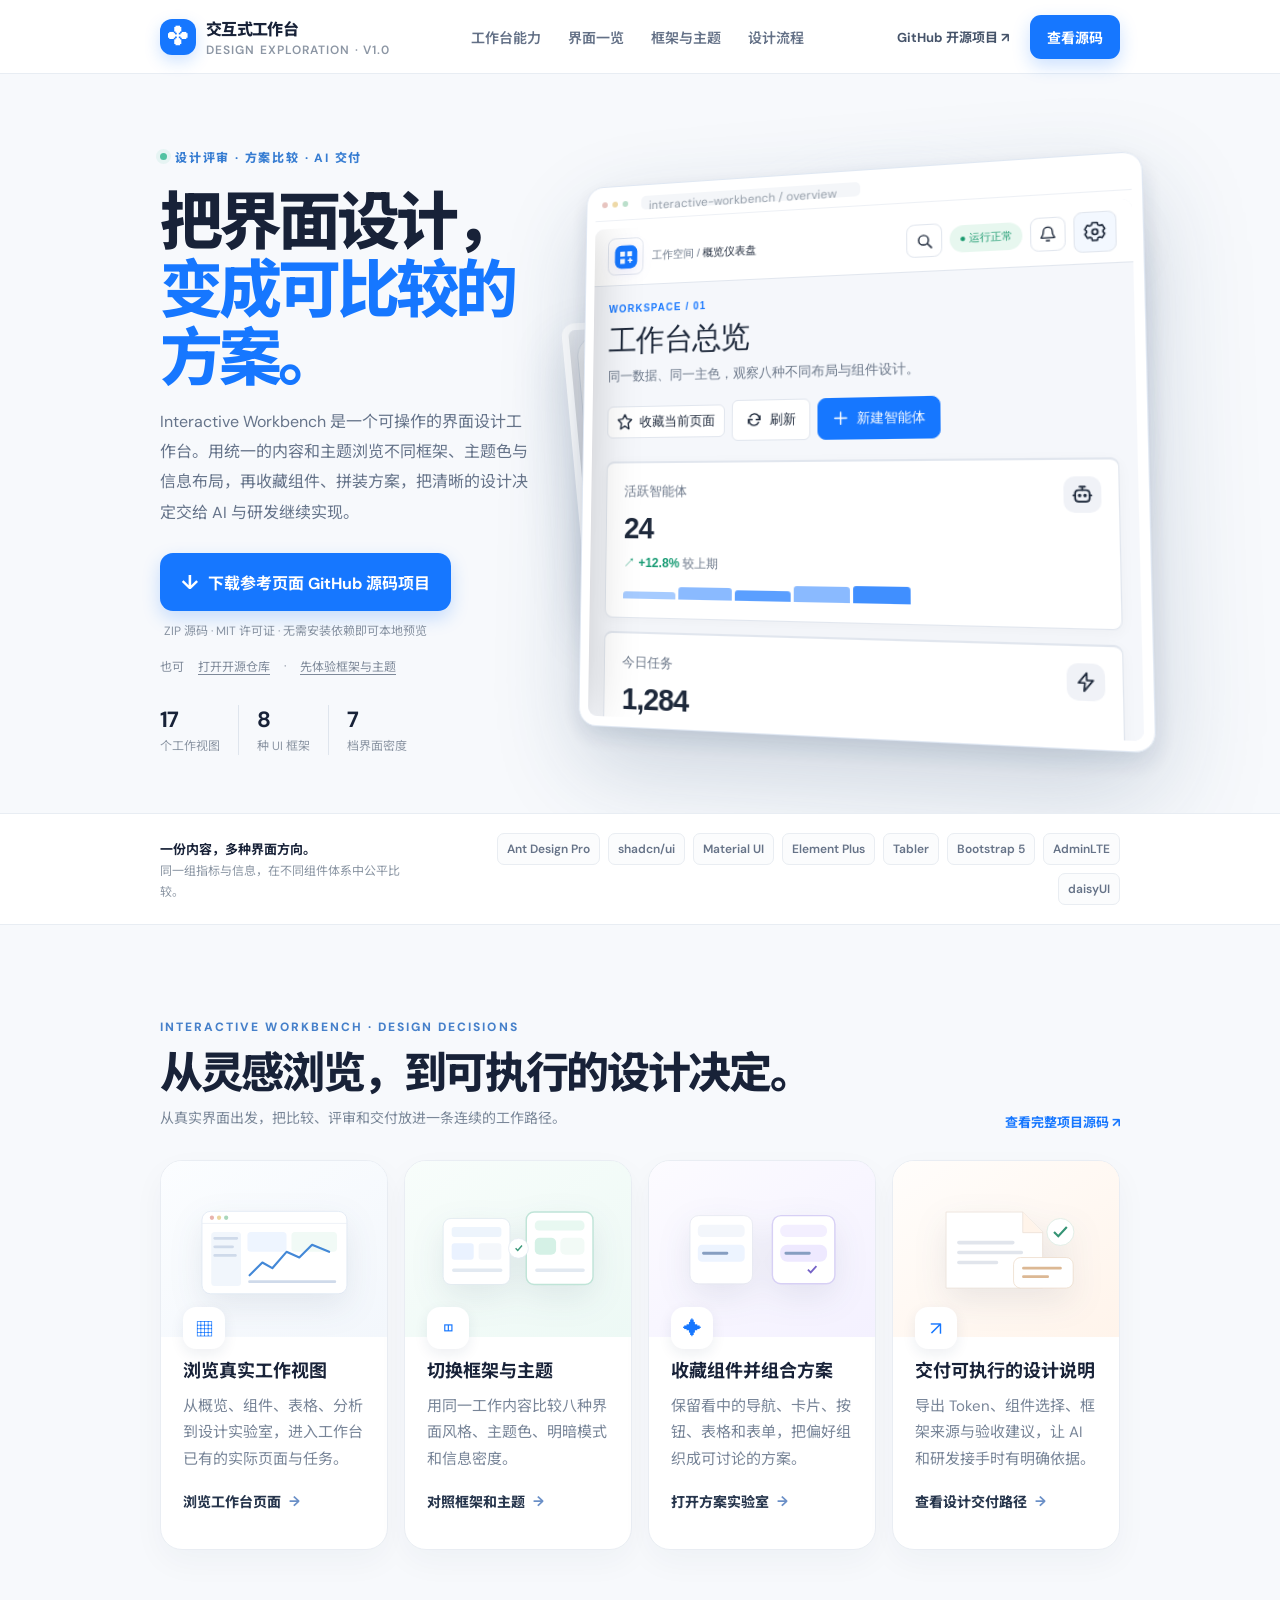
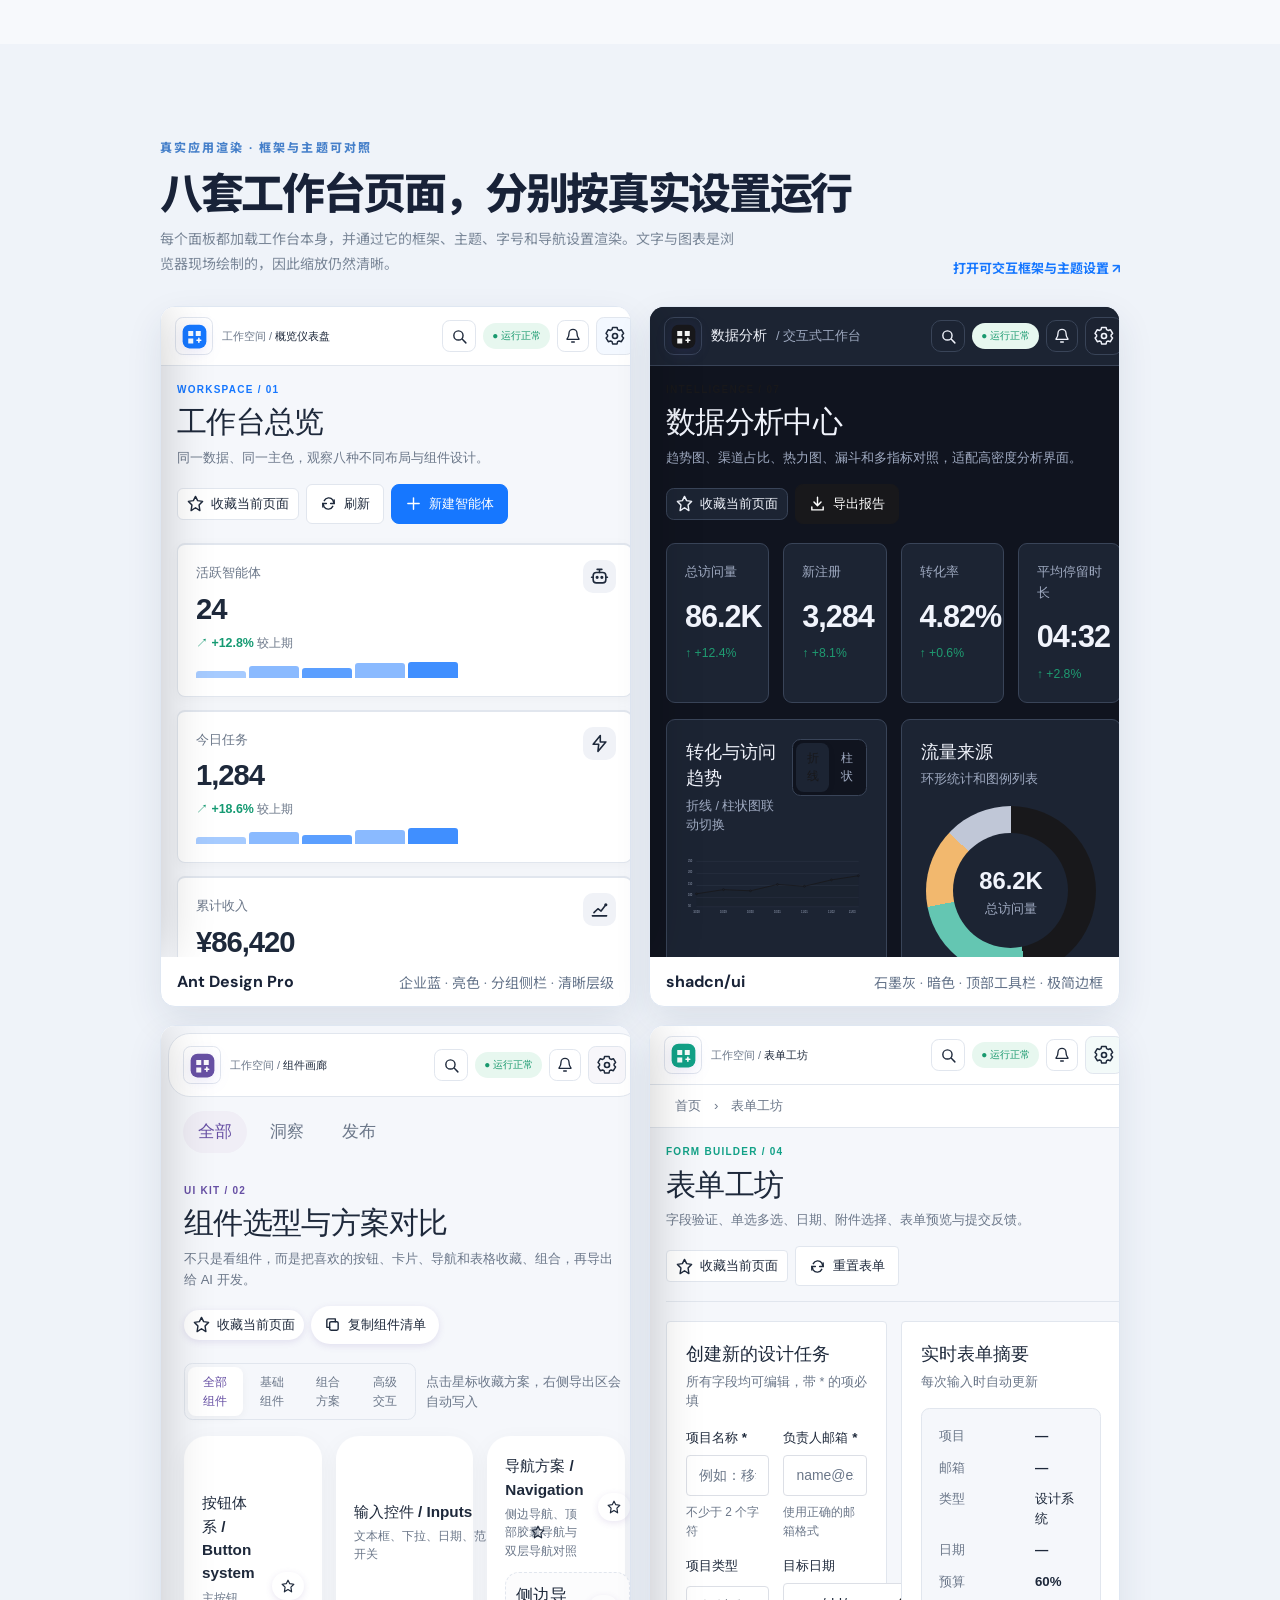
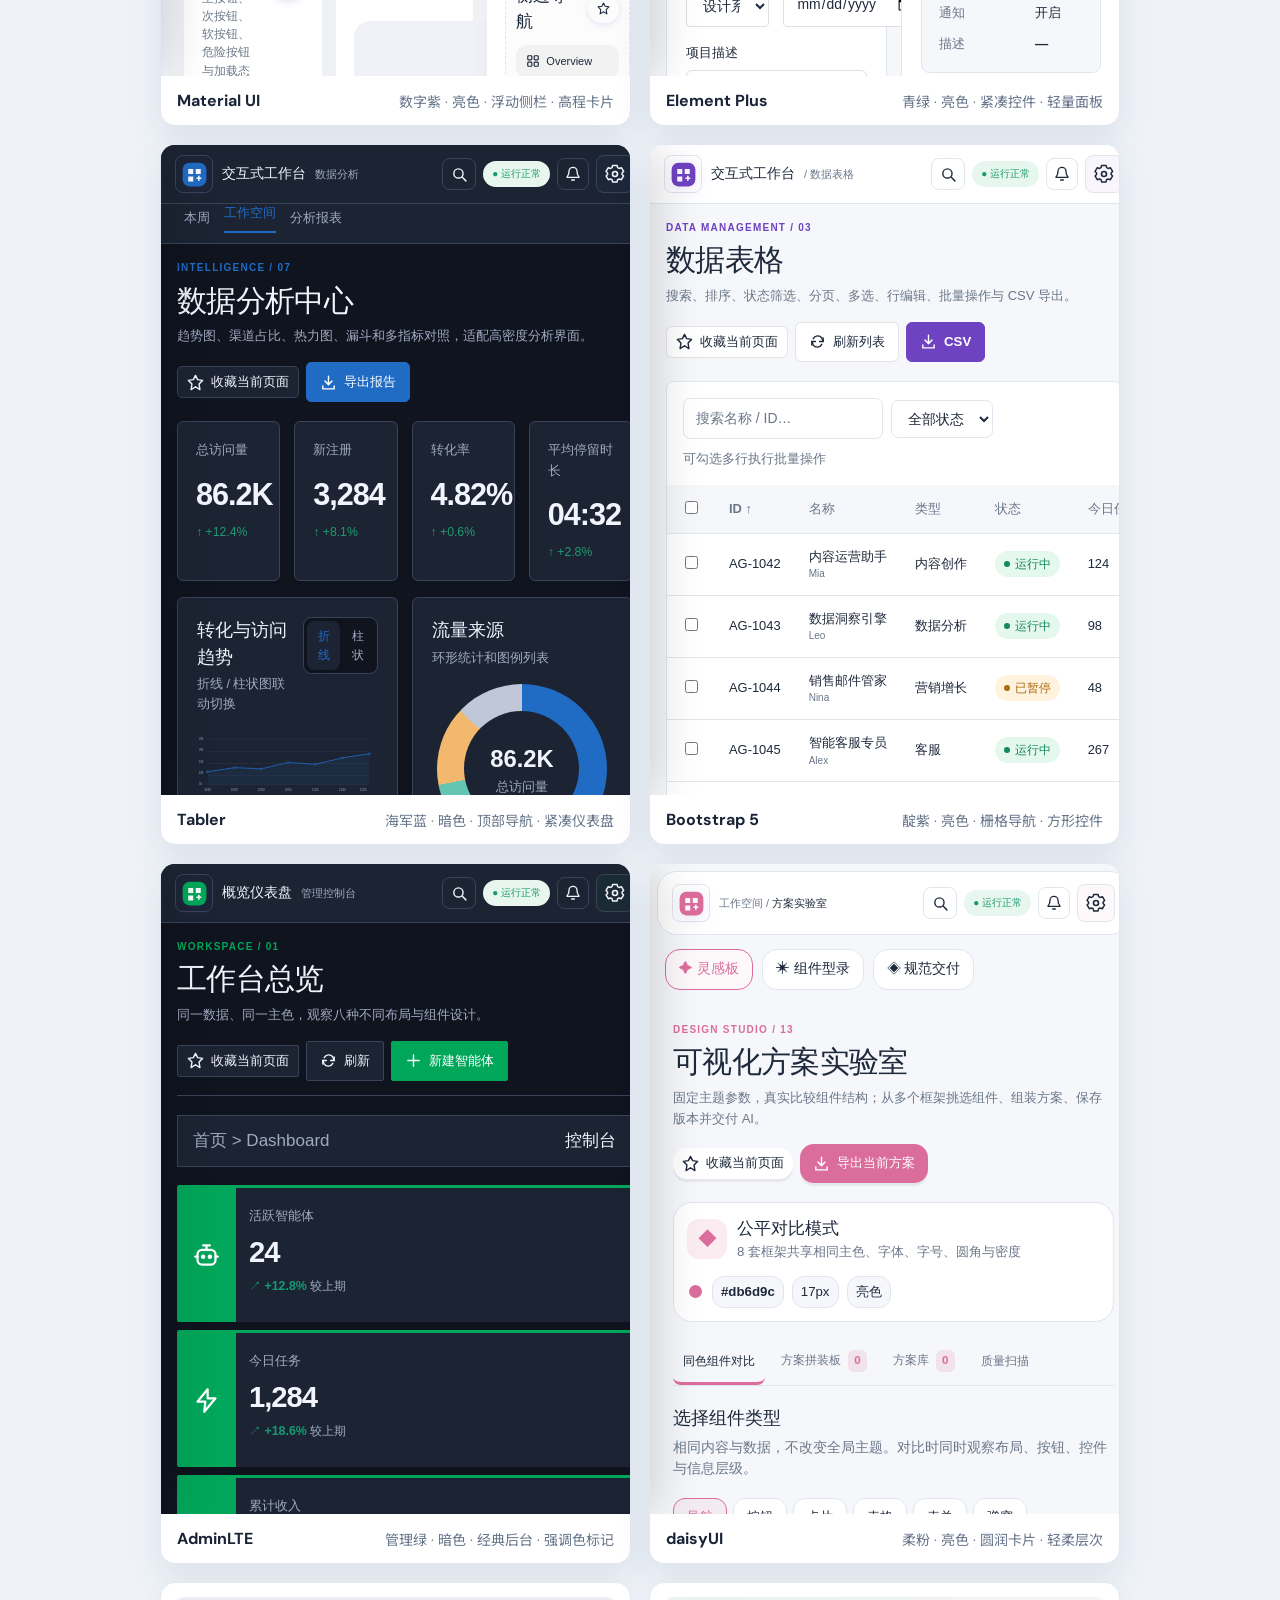
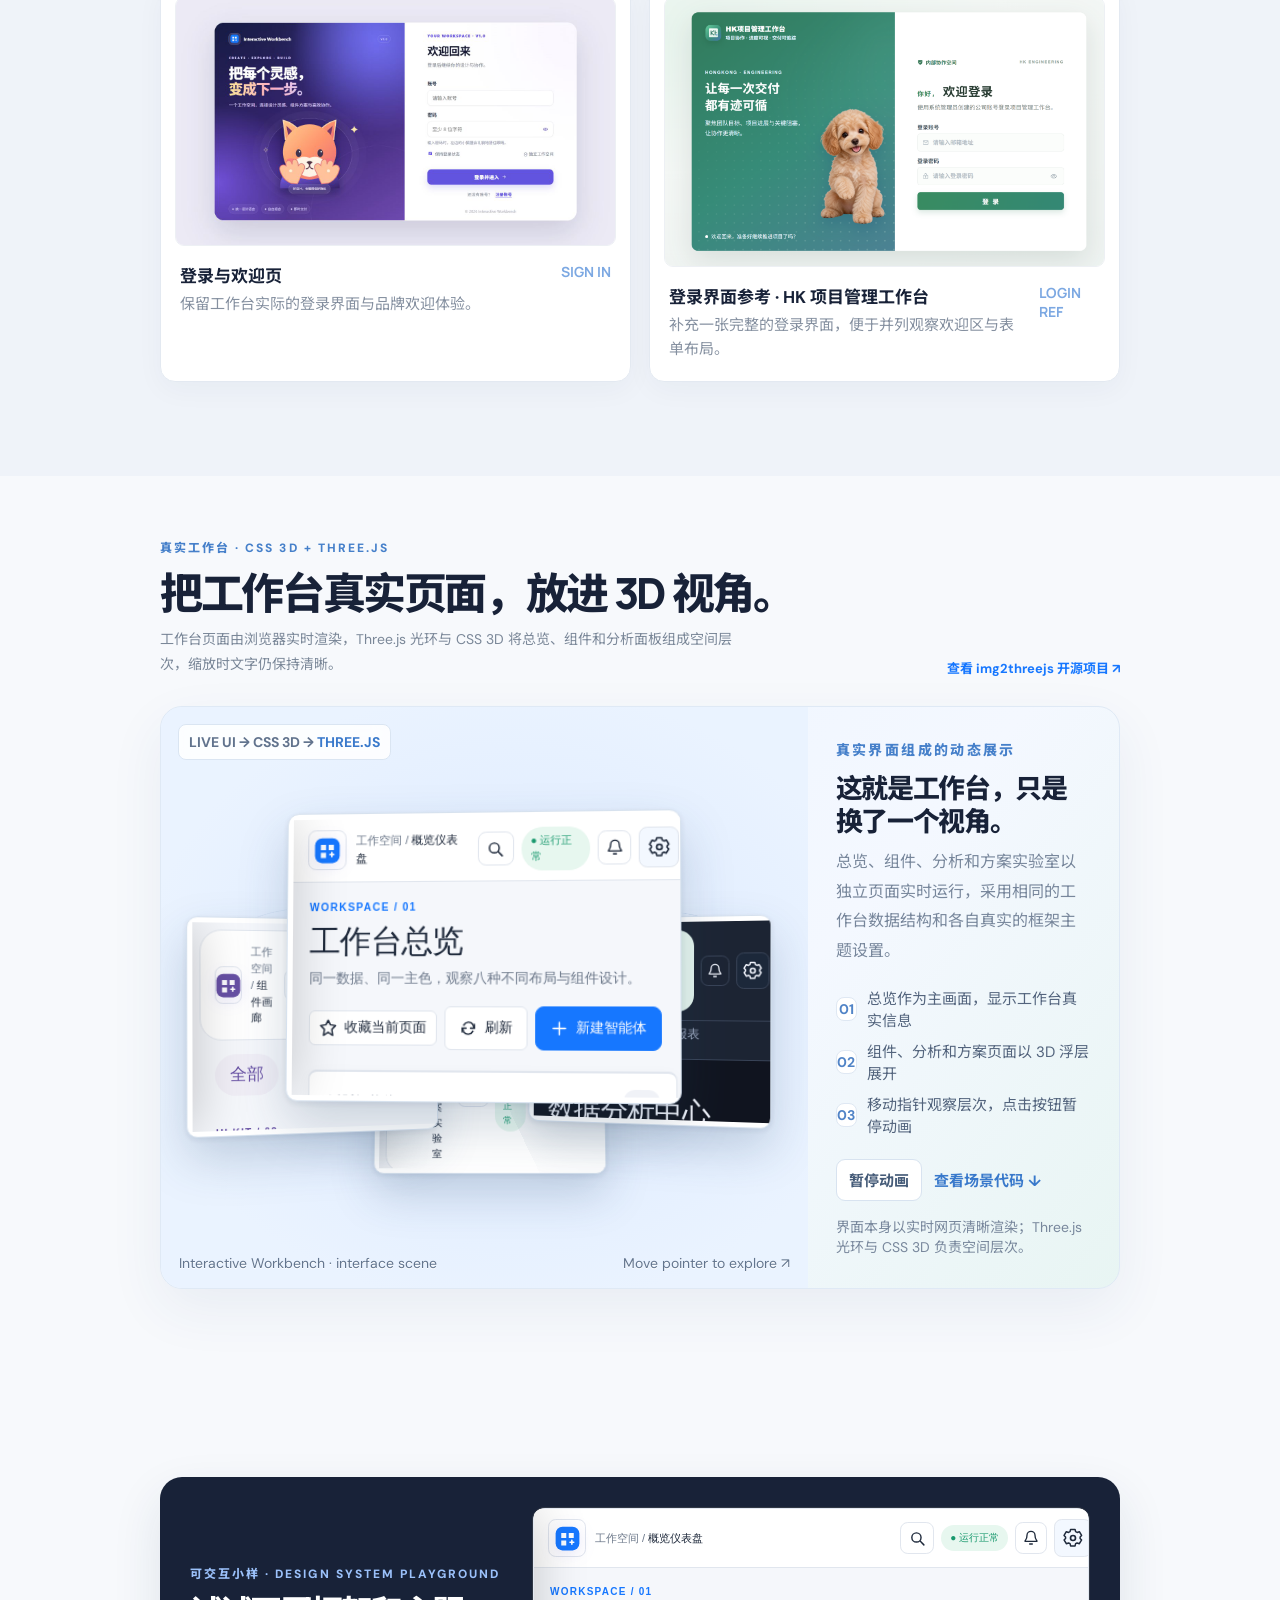
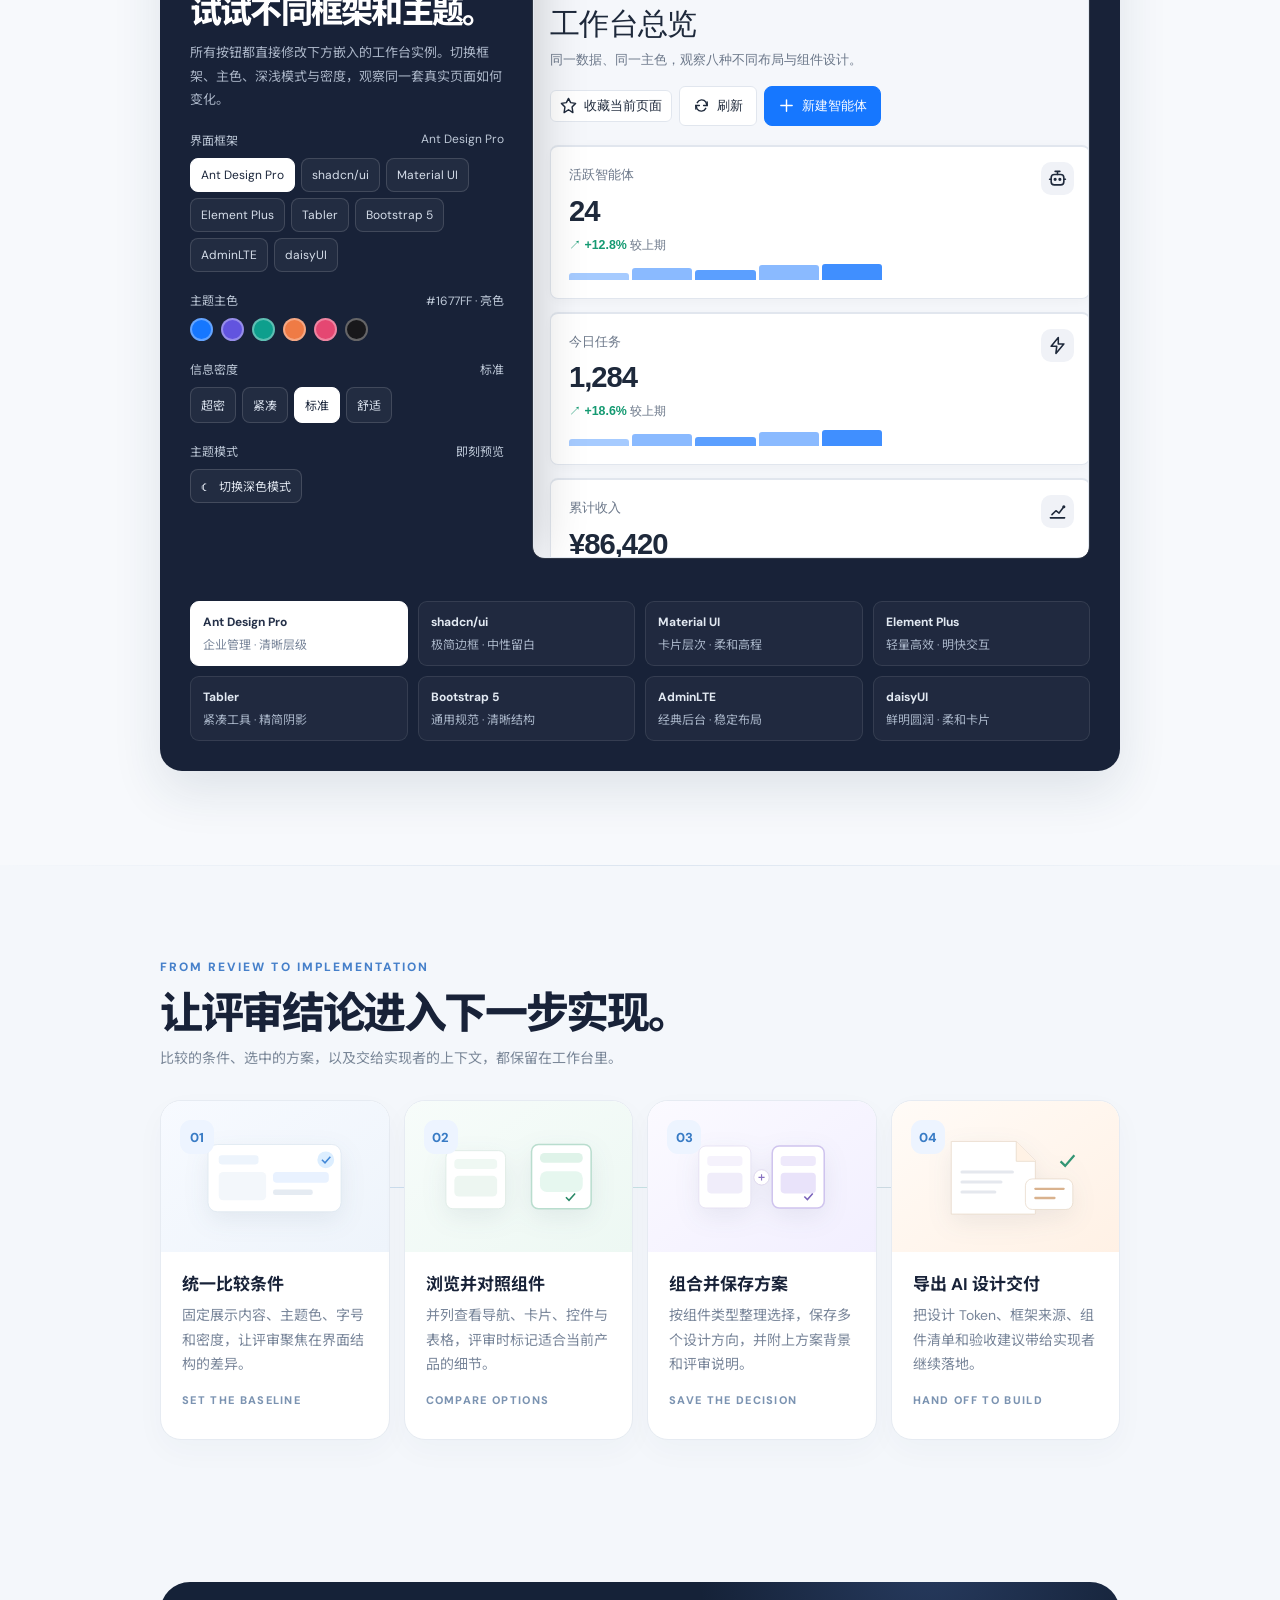
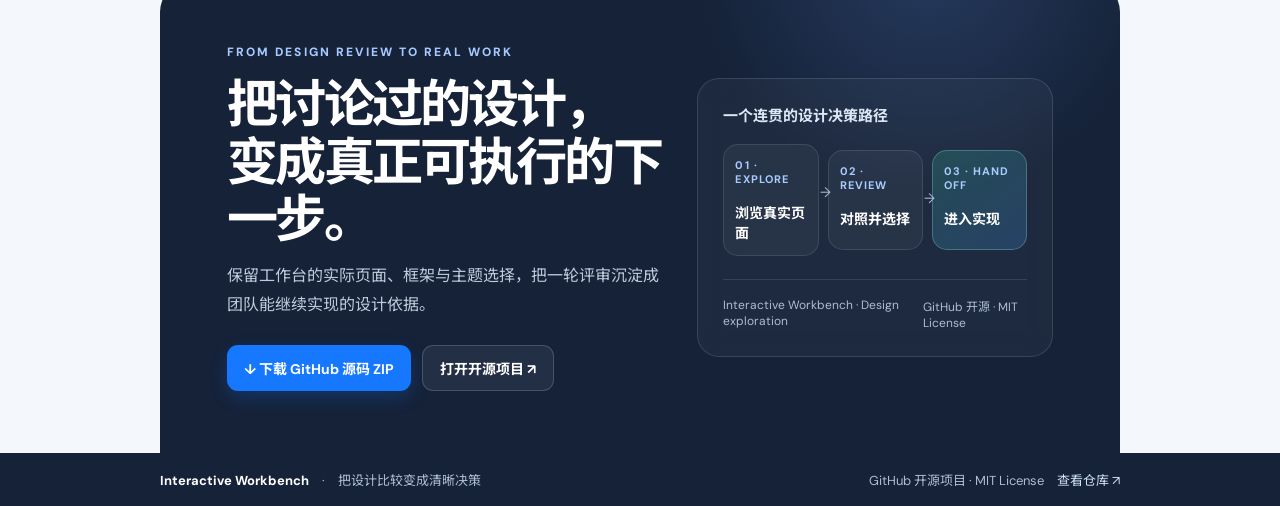
==== commit cf3cea4c: "Redesign showcase decision flow and closing section" ====
--- a/workbench-showcase/index.html
+++ b/workbench-showcase/index.html
@@ -42,19 +42,27 @@
 @media(max-width:1000px){.variant-grid{grid-template-columns:repeat(2,minmax(0,1fr))}}
 @media(max-width:560px){.variant-grid{grid-template-columns:1fr}.shot-window{height:188px}.variant-gallery-head{display:block}.variant-gallery-head span{display:block;margin-top:5px}.hero-art::before,.hero-art::after{opacity:.5;width:48%;height:48%;top:20%}.hero-art::before{left:-8%}.hero-art::after{right:-8%}}
 </style>
-<link rel="stylesheet" href="assets/workbench-3d.css"></head>
+<link rel="stylesheet" href="assets/workbench-3d.css"><link rel="stylesheet" href="assets/landing-redesign.css"></head>
 <body>
 <header class="top"><div class="wrap nav"><a class="brand" href="#top"><span class="brandmark">✣</span><span>交互式工作台<small>DESIGN EXPLORATION · V1.0</small></span></a><nav class="links"><a href="#workbench">工作台能力</a><a href="#screens">界面一览</a><a href="#studio">框架与主题</a><a href="#workflow">设计流程</a></nav><div class="nav-cta"><a class="githublink" href="https://github.com/wuwenlong1985/Interactive_Workbench" target="_blank" rel="noreferrer">GitHub 开源项目 ↗</a><a class="button" href="https://github.com/wuwenlong1985/Interactive_Workbench" target="_blank" rel="noreferrer">查看源码</a></div></div></header>
 <main id="top">
 <section class="hero"><div class="wrap hero-grid"><div class="hero-copy"><span class="eyebrow"><i></i>设计评审 · 方案比较 · AI 交付</span><h1>把界面设计，<br><em>变成可比较的方案。</em></h1><p>Interactive Workbench 是一个可操作的界面设计工作台。用统一的内容和主题浏览不同框架、主题色与信息布局，再收藏组件、拼装方案，把清晰的设计决定交给 AI 与研发继续实现。</p><div class="actions"><a class="button download" href="https://github.com/wuwenlong1985/Interactive_Workbench/archive/refs/heads/main.zip"><small>↓</small> 下载参考页面 GitHub 源码项目</a><span class="download-note">ZIP 源码 · MIT 许可证 · 无需安装依赖即可本地预览</span></div><div class="micro-links"><span>也可</span><a href="https://github.com/wuwenlong1985/Interactive_Workbench" target="_blank" rel="noreferrer">打开开源仓库</a><span>·</span><a href="#studio">先体验框架与主题</a></div><div class="counts"><div class="count"><b>17</b><span>个工作视图</span></div><div class="count"><b>8</b><span>种 UI 框架</span></div><div class="count"><b>7</b><span>档界面密度</span></div></div></div><div class="hero-art"><div class="hero-glow"></div><div class="float-tag">●　工作台界面预览　<b>交互原型</b></div><div class="device"><div class="browserbar"><i></i><i></i><i></i><span>interactive-workbench / overview</span></div><img src="assets/overview.png" alt="Interactive Workbench 实际工作台总览截图"></div></div></div></section>
 <section class="proof"><div class="wrap proof-row"><div><strong>一份内容，多种界面方向。</strong><br><span>同一组指标与信息，在不同组件体系中公平比较。</span></div><div class="framework-strip"><b>Ant Design Pro</b><b>shadcn/ui</b><b>Material UI</b><b>Element Plus</b><b>Tabler</b><b>Bootstrap 5</b><b>AdminLTE</b><b>daisyUI</b></div></div></section>
-<section class="section" id="workbench"><div class="wrap"><div class="sect-head"><div><div class="kicker">Interactive Workbench</div><h2>从灵感浏览，到可执行的设计决定。</h2><p class="intro">把设计讨论中经常散落在截图、聊天和口头意见里的内容，放回到同一个可以操作的工作台里。</p></div><a class="textlink" href="https://github.com/wuwenlong1985/Interactive_Workbench" target="_blank" rel="noreferrer">查看完整项目源码 ↗</a></div><div class="feature-grid"><article class="feature"><div class="feature-icon">▦</div><h3>17 个完整工作视图</h3><p>概览仪表盘、组件画廊、数据表格、表单、看板、日历、分析、AI 智能体、排版、反馈与交付设置。</p></article><article class="feature"><div class="feature-icon">◫</div><h3>八种界面框架对比</h3><p>Ant Design Pro、shadcn/ui、Material UI、Element Plus、Tabler、Bootstrap 5、AdminLTE 与 daisyUI。</p></article><article class="feature"><div class="feature-icon">✦</div><h3>方案收藏与拼装</h3><p>收藏按钮、卡片、导航、表格和表单方案，按类别组成设计方向，保留决定背后的结构上下文。</p></article><article class="feature"><div class="feature-icon">↗</div><h3>设计规则统一管理</h3><p>统一主色、亮暗模式、字体、字号、圆角、信息密度、图标和素材风格，再对照布局差异。</p></article><article class="feature"><div class="feature-icon">▤</div><h3>丰富的分析演示页面</h3><p>指标卡、趋势线、渠道构成、热力图与漏斗分析，帮助团队讨论信息优先级和可读性。</p></article><article class="feature"><div class="feature-icon">⇧</div><h3>导出 AI 与研发交付</h3><p>将框架来源、设计 Token、组件选择、实现要求和验收条目整理为 Markdown、JSON 或提示词。</p></article></div></div></section>
+<section class="section" id="workbench"><div class="wrap"><div class="sect-head"><div><div class="kicker">INTERACTIVE WORKBENCH · DESIGN DECISIONS</div><h2>从灵感浏览，到可执行的设计决定。</h2><p class="intro">从真实界面出发，把比较、评审和交付放进一条连续的工作路径。</p></div><a class="textlink" href="https://github.com/wuwenlong1985/Interactive_Workbench" target="_blank" rel="noreferrer">查看完整项目源码 ↗</a></div><div class="feature-grid">
+<article class="feature"><div class="feature-art"><svg viewBox="0 0 280 150" aria-hidden="true"><rect x="38" y="22" width="204" height="116" rx="12" fill="#fff" stroke="#dbe5f1"/><path d="M38 39h204" stroke="#e8edf4"/><circle cx="52" cy="31" r="3" fill="#e8b3ac"/><circle cx="62" cy="31" r="3" fill="#ebd69e"/><circle cx="72" cy="31" r="3" fill="#a9d7bb"/><rect x="51" y="51" width="42" height="76" rx="5" fill="#f1f6fc"/><rect x="102" y="51" width="55" height="28" rx="5" fill="#eef5ff"/><rect x="164" y="51" width="64" height="28" rx="5" fill="#f1faf6"/><path d="m105 112 18-18 14 8 20-23 18 8 18-18 24 10" fill="none" stroke="#4388d7" stroke-width="3" stroke-linecap="round" stroke-linejoin="round"/><path d="M105 121h120M56 60h31M56 72h25M56 84h29" stroke="#cfdaea" stroke-width="4" stroke-linecap="round"/></svg></div><div class="feature-icon">▦</div><h3>浏览真实工作视图</h3><p>从概览、组件、表格、分析到设计实验室，进入工作台已有的实际页面与任务。</p><a class="feature-more" href="#screens">浏览工作台页面 <span>→</span></a></article>
+<article class="feature"><div class="feature-art"><svg viewBox="0 0 280 150" aria-hidden="true"><rect x="34" y="32" width="94" height="93" rx="11" fill="#fff" stroke="#dce6ef"/><rect x="151" y="23" width="94" height="102" rx="11" fill="#fff" stroke="#bfe4d7" stroke-width="2"/><rect x="46" y="44" width="70" height="14" rx="4" fill="#edf4fc"/><rect x="163" y="35" width="70" height="14" rx="6" fill="#e8f8f1"/><rect x="46" y="67" width="31" height="23" rx="4" fill="#eaf2ff"/><rect x="84" y="67" width="32" height="23" rx="4" fill="#f4f7fb"/><rect x="163" y="59" width="30" height="24" rx="7" fill="#d5f1e6"/><rect x="199" y="59" width="34" height="24" rx="7" fill="#f2faf6"/><path d="M49 105h66M166 105h65" stroke="#e2e9f1" stroke-width="5" stroke-linecap="round"/><circle cx="140" cy="74" r="14" fill="#fff" stroke="#e3eaf2"/><path d="m136 74 3 3 6-7" fill="none" stroke="#3b9879" stroke-width="2"/></svg></div><div class="feature-icon">◫</div><h3>切换框架与主题</h3><p>用同一工作内容比较八种界面风格、主题色、明暗模式和信息密度。</p><a class="feature-more" href="#studio">对照框架和主题 <span>→</span></a></article>
+<article class="feature"><div class="feature-art"><svg viewBox="0 0 280 150" aria-hidden="true"><rect x="38" y="28" width="88" height="96" rx="12" fill="#fff" stroke="#e1e5ef"/><rect x="154" y="28" width="88" height="96" rx="12" fill="#fff" stroke="#d7d0f5" stroke-width="2"/><rect x="49" y="41" width="66" height="17" rx="6" fill="#f3f6fb"/><rect x="165" y="41" width="66" height="17" rx="8" fill="#f3efff"/><rect x="49" y="69" width="66" height="24" rx="6" fill="#edf4ff"/><rect x="165" y="69" width="66" height="24" rx="10" fill="#eee9ff"/><path d="M57 81h33M173 81h33" stroke="#869ec1" stroke-width="4" stroke-linecap="round"/><path d="m204 104 4 4 8-9" fill="none" stroke="#7663c7" stroke-width="2.5"/></svg></div><div class="feature-icon">✦</div><h3>收藏组件并组合方案</h3><p>保留看中的导航、卡片、按钮、表格和表单，把偏好组织成可讨论的方案。</p><a class="feature-more" href="#studio">打开方案实验室 <span>→</span></a></article>
+<article class="feature"><div class="feature-art"><svg viewBox="0 0 280 150" aria-hidden="true"><path d="M55 23h108l28 28v79H55z" fill="#fff" stroke="#e8ddd4"/><path d="M163 23v29h28" fill="#fff4ea" stroke="#e8ddd4"/><path d="M73 66h76M73 80h88M73 94h53" stroke="#e1e5ec" stroke-width="5" stroke-linecap="round"/><rect x="150" y="87" width="84" height="43" rx="10" fill="#fff" stroke="#ecd9c7"/><path d="M164 102h52M164 114h34" stroke="#dcb894" stroke-width="4" stroke-linecap="round"/><circle cx="216" cy="51" r="19" fill="#fff" stroke="#d8e9df"/><path d="m207 51 6 6 12-13" fill="none" stroke="#359374" stroke-width="3"/></svg></div><div class="feature-icon">↗</div><h3>交付可执行的设计说明</h3><p>导出 Token、组件选择、框架来源与验收建议，让 AI 和研发接手时有明确依据。</p><a class="feature-more" href="#workflow">查看设计交付路径 <span>→</span></a></article></div></div></section>
 <section class="section alt" id="screens"><div class="wrap"><div class="sect-head"><div><div class="kicker">真实界面 · 五个关键页面</div><h2>这是工作台自己的页面。</h2><p class="intro">展示图来自仓库中的实际工作台截图，包括总览、组件选型、数据分析、方案实验室和登录欢迎页。</p></div><a class="textlink" href="https://github.com/wuwenlong1985/Interactive_Workbench/tree/main/docs/screenshots" target="_blank" rel="noreferrer">查看截图源码目录 ↗</a></div><div class="showcase"><article class="screen-card"><img loading="lazy" src="assets/overview.png" alt="工作台概览：指标卡、趋势和近期任务"><div class="screen-meta"><div><b>01　工作台总览</b><p>活跃智能体、任务、收入与成功率在同一视野快速浏览。</p></div><span class="number">OVERVIEW</span></div></article><article class="screen-card"><img loading="lazy" src="assets/components.png" alt="组件画廊：控件、导航和方案对比"><div class="screen-meta"><div><b>02　组件画廊</b><p>浏览和收藏按钮、输入、导航、卡片与反馈交互样式。</p></div><span class="number">UI KIT</span></div></article><article class="screen-card"><img loading="lazy" src="assets/analytics.png" alt="数据分析中心：指标、趋势和渠道来源"><div class="screen-meta"><div><b>03　数据分析中心</b><p>在统一视觉语言中组织趋势、构成、热力和转化路径。</p></div><span class="number">ANALYTICS</span></div></article><article class="screen-card"><img loading="lazy" src="assets/design-studio.png" alt="方案实验室：固定主题变量后对照多套框架"><div class="screen-meta"><div><b>04　可视化方案实验室</b><p>锁定主题参数，同时对比八套框架下的组件结构和阅读层级。</p></div><span class="number">DESIGN STUDIO</span></div></article><article class="screen-card"><img loading="lazy" src="assets/login.jpg" alt="交互式工作台登录页面：产品品牌、狐狸插画与账号登录表单"><div class="screen-meta"><div><b>05　登录与欢迎页</b><p>品牌开场、登录表单和吉祥物插画构成完整的首次进入体验。</p></div><span class="number">SIGN IN</span></div></article></div></div></section>
 <section class="section dimensional" id="three-dimensional"><div class="wrap"><div class="sect-head"><div><div class="kicker">IMG2THREEJS · THREE.JS</div><h2>把工作台真实页面，放进 3D 视角。</h2><p class="intro">总览、组件画廊、数据分析和方案实验室都来自工作台真实截图。它们作为贴图进入浮动的 3D 界面组，转动时仍能辨认产品本身。</p></div><a class="textlink" href="https://github.com/img2threejs/img2threejs" target="_blank" rel="noreferrer">查看 img2threejs 开源项目 ↗</a></div><div class="three-showcase"><div class="three-stage"><div class="css-scene" id="cssScene" aria-hidden="true"><div class="screen-deck"><figure class="screen-panel screen-overview"><img src="assets/overview.png" alt=""></figure><figure class="screen-panel screen-components"><img src="assets/components.png" alt=""></figure><figure class="screen-panel screen-analytics"><img src="assets/analytics.png" alt=""></figure><figure class="screen-panel screen-design"><img src="assets/design-studio.png" alt=""></figure></div></div><canvas id="workbench3d" aria-label="由工作台真实页面截图构成的 3D 场景，可随鼠标产生轻微视差"></canvas><div class="three-tag">IMAGE → CODE → <b>THREE.JS</b></div><div class="three-footer"><span>Interactive Workbench · interface scene</span><span>Move pointer to explore ↗</span></div></div><article class="three-copy"><div class="kicker">真实界面组成的动态展示</div><h3>这就是工作台，只是换了一个视角。</h3><p>主画面是工作台总览；组件、分析和方案实验室以不同深度环绕，保留各自真实的导航、控件与内容。轻微的空间移动让页面彼此分层，不再用虚构数据代替产品。</p><div class="three-steps"><div class="three-step"><b>01</b>总览作为主画面，显示工作台真实信息</div><div class="three-step"><b>02</b>组件、分析和方案页面以 3D 浮层展开</div><div class="three-step"><b>03</b>移动指针观察层次，点击按钮暂停动画</div></div><div class="three-actions"><button id="toggle-model-motion" type="button">暂停动画</button><a href="assets/workbench-3d.js" download>查看场景代码 ↓</a></div><div class="three-note">Three.js 场景使用工作台截图作为图像纹理 · 交互遵循减少动态效果偏好</div></article></div></div></section><section class="section" id="studio"><div class="wrap"><div class="studio" id="studioPanel"><div class="studio-controls"><div class="kicker">可交互小样 · Design system playground</div><h2>试试不同框架和主题。</h2><p class="intro">以下为同一组工作台数据的演示预览。切换框架、主色、明暗模式与信息密度；或点击八张效果快照，对照不同布局、导航、卡片样式和主题色。</p><div class="control-block"><div class="control-label"><span>界面框架</span><span id="frameworkName">Ant Design Pro</span></div><div class="choice-row" id="frameworkChoices"></div></div><div class="control-block"><div class="control-label"><span>主题主色</span><span id="colorName">经典蓝</span></div><div class="colors" id="colorChoices"></div></div><div class="control-block"><div class="control-label"><span>信息密度</span><span id="densityName">标准</span></div><div class="choice-row" id="densityChoices"></div></div><div class="control-block"><div class="control-label"><span>主题模式</span><span>即刻预览</span></div><button class="mode-btn" id="modeToggle">☾　切换深色模式</button></div></div><div><div class="studio-preview"><div class="preview-window" id="livePreview"><div class="pv-top"><span class="pv-brand">✣　Workspace / Overview</span><span id="stylePill">Ant Design Pro　⌄</span></div><div class="pv-body"><aside class="pv-side"><i class="on">▦　概览</i><i>◫　组件库</i><i>▤　数据表格</i><i>▱　分析中心</i><i>✦　AI 智能体</i></aside><div class="pv-content"><div class="pv-heading"><b>工作台总览</b><span>最近 7 天　⌄</span></div><div class="pv-cards"><div class="pv-metric"><small>活跃智能体</small><b>24</b><em>↗ 12.8%</em></div><div class="pv-metric"><small>今日任务</small><b>1,284</b><em>↗ 18.6%</em></div><div class="pv-metric"><small>成功率</small><b>98.6%</b><em>↗ 2.1%</em></div></div><div class="pv-chartbox"><small>任务与收益趋势</small><div class="pv-chart"><i></i><i></i><i></i><i></i><i></i><i></i><i></i></div></div></div></div></div></div></div><div class="variant-gallery" id="variantGallery"></div><div class="framework-cards" id="frameworkCards"></div></div></div></section>
-<section class="section alt" id="workflow"><div class="wrap"><div class="sect-head"><div><div class="kicker">一条清晰的探索路径</div><h2>让评审结论进入下一步实现。</h2><p class="intro">从统一条件开始，保留关键方案，再将选择转化为可继续执行的开发背景。</p></div></div><div class="workflow"><article class="step"><h3>统一比较条件</h3><p>固定内容数据、主色、文字和界面密度，让差异来自设计结构。</p></article><article class="step"><h3>浏览与对照组件</h3><p>横向比较导航、卡片、按钮、表格和输入方案，标记喜欢的模式。</p></article><article class="step"><h3>组合并保存方案</h3><p>把收藏按组件类别整理，保存不同的产品方向并保留设计说明。</p></article><article class="step"><h3>导出 AI 设计交付</h3><p>输出 Token、组件选择、框架来源与验收建议，让实现者有清晰上下文。</p></article></div></div></section>
-<section class="section"><div class="wrap"><div class="banner"><div><h2>打开源码，继续你的界面探索。</h2><p>原生 HTML、CSS 与 JavaScript；工作台方案保存在浏览器本地。克隆或下载仓库即可查看与修改。</p></div><div class="banner-actions"><a class="button" href="https://github.com/wuwenlong1985/Interactive_Workbench/archive/refs/heads/main.zip">↓ 下载 GitHub 源码 ZIP</a><a class="button ghost" href="https://github.com/wuwenlong1985/Interactive_Workbench" target="_blank" rel="noreferrer">跳转开源项目 ↗</a></div></div></div></section>
+<section class="section alt" id="workflow"><div class="wrap"><div class="sect-head"><div><div class="kicker">FROM REVIEW TO IMPLEMENTATION</div><h2>让评审结论进入下一步实现。</h2><p class="intro">比较的条件、选中的方案，以及交给实现者的上下文，都保留在工作台里。</p></div></div><div class="workflow">
+<article class="step"><div class="step-art"><svg viewBox="0 0 250 125" aria-hidden="true"><rect x="38" y="20" width="174" height="88" rx="12" fill="#fff" stroke="#dce6f0"/><rect x="52" y="34" width="52" height="12" rx="4" fill="#edf4fc"/><rect x="52" y="56" width="62" height="37" rx="6" fill="#f3f7fb"/><rect x="123" y="56" width="73" height="14" rx="5" fill="#e9f2ff"/><rect x="123" y="79" width="52" height="7" rx="3" fill="#e5ebf2"/><circle cx="192" cy="40" r="11" fill="#dceeff"/><path d="m187 40 4 4 7-8" fill="none" stroke="#4388d7" stroke-width="2"/></svg></div><h3>统一比较条件</h3><p>固定展示内容、主题色、字号和密度，让评审聚焦在界面结构的差异。</p><span class="step-label">SET THE BASELINE</span></article>
+<article class="step"><div class="step-art"><svg viewBox="0 0 250 125" aria-hidden="true"><rect x="30" y="28" width="78" height="76" rx="9" fill="#fff" stroke="#dbe9e2"/><rect x="142" y="20" width="78" height="84" rx="9" fill="#fff" stroke="#b9ddce" stroke-width="2"/><rect x="41" y="39" width="56" height="13" rx="5" fill="#eff8f3"/><rect x="153" y="31" width="56" height="13" rx="6" fill="#dff3e9"/><rect x="41" y="61" width="56" height="27" rx="6" fill="#edf6f1"/><rect x="153" y="55" width="56" height="27" rx="9" fill="#e6f7ef"/><path d="m187 89 4 4 8-9" fill="none" stroke="#298866" stroke-width="2"/></svg></div><h3>浏览并对照组件</h3><p>并列查看导航、卡片、控件与表格，评审时标记适合当前产品的细节。</p><span class="step-label">COMPARE OPTIONS</span></article>
+<article class="step"><div class="step-art"><svg viewBox="0 0 250 125" aria-hidden="true"><rect x="43" y="22" width="68" height="81" rx="9" fill="#fff" stroke="#e2ddf1"/><rect x="139" y="22" width="68" height="81" rx="9" fill="#fff" stroke="#cfc4ee" stroke-width="2"/><rect x="54" y="35" width="46" height="13" rx="4" fill="#f5f2fc"/><rect x="150" y="35" width="46" height="13" rx="4" fill="#eee9fb"/><rect x="54" y="57" width="46" height="27" rx="5" fill="#f0edfa"/><rect x="150" y="57" width="46" height="27" rx="5" fill="#e9e3fa"/><path d="m181 88 4 4 7-8" fill="none" stroke="#7a63ba" stroke-width="2"/><circle cx="125" cy="63" r="10" fill="#fff" stroke="#d8d0e9"/><path d="M121 63h8m-4-4v8" stroke="#8872c1" stroke-width="1.5"/></svg></div><h3>组合并保存方案</h3><p>按组件类型整理选择，保存多个设计方向，并附上方案背景和评审说明。</p><span class="step-label">SAVE THE DECISION</span></article>
+<article class="step"><div class="step-art"><svg viewBox="0 0 250 125" aria-hidden="true"><path d="M54 16h85l25 25v70H54z" fill="#fff" stroke="#e8d9c9"/><path d="M139 16v26h25" fill="#fff2e5" stroke="#e8d9c9"/><path d="M68 56h66M68 69h51M68 82h43" stroke="#e5e8ee" stroke-width="4" stroke-linecap="round"/><rect x="151" y="65" width="62" height="40" rx="9" fill="#fff" stroke="#e8d9c9"/><path d="M164 78h37M164 90h25" stroke="#d9b28e" stroke-width="3" stroke-linecap="round"/><path d="m197 42 6 6 12-14" fill="none" stroke="#339574" stroke-width="3"/></svg></div><h3>导出 AI 设计交付</h3><p>把设计 Token、框架来源、组件清单和验收建议带给实现者继续落地。</p><span class="step-label">HAND OFF TO BUILD</span></article></div></div></section>
+<section class="closing-section"><div class="wrap"><div class="closing"><div class="closing-copy"><div class="kicker">FROM DESIGN REVIEW TO REAL WORK</div><h2>把讨论过的设计，<br>变成真正可执行的下一步。</h2><p>保留工作台的实际页面、框架与主题选择，把一轮评审沉淀成团队能继续实现的设计依据。</p><div class="closing-actions"><a class="button" href="https://github.com/wuwenlong1985/Interactive_Workbench/archive/refs/heads/main.zip">↓ 下载 GitHub 源码 ZIP</a><a class="button ghost" href="https://github.com/wuwenlong1985/Interactive_Workbench" target="_blank" rel="noreferrer">打开开源项目 ↗</a></div></div><div class="closing-flow"><h3>一个连贯的设计决策路径</h3><div class="flow-track"><div class="flow-node"><b>01 · EXPLORE</b><strong>浏览真实页面</strong></div><div class="flow-node"><b>02 · REVIEW</b><strong>对照并选择</strong></div><div class="flow-node"><b>03 · HAND OFF</b><strong>进入实现</strong></div></div><div class="closing-foot"><span>Interactive Workbench · Design exploration</span><span>GitHub 开源 · MIT License</span></div></div></div></div></section>
 </main><footer class="footer"><div class="wrap foot"><span><b>Interactive Workbench</b>　·　把设计比较变成清晰决策</span><span>GitHub 开源项目 · MIT License　<a href="https://github.com/wuwenlong1985/Interactive_Workbench">查看仓库 ↗</a></span></div></footer><div class="toast" id="toast"></div>
 <script>
 const frameworks=[['ant','Ant Design Pro','企业管理 · 清晰层级','#1677ff','#f5f7fb',8],['shadcn','shadcn/ui','极简边框 · 中性留白','#18181b','#fafafa',12],['material','Material UI','卡片层次 · 柔和高程','#6750a4','#faf8ff',18],['element','Element Plus','轻量高效 · 明快交互','#409eff','#f5f7fa',6],['tabler','Tabler','紧凑工具 · 精简阴影','#206bc4','#f5f7fb',8],['bootstrap','Bootstrap 5','通用规范 · 清晰结构','#0d6efd','#f8f9fa',8],['adminlte','AdminLTE','经典后台 · 稳定布局','#3c8dbc','#f4f6f9',5],['daisy','daisyUI','鲜明圆润 · 柔和卡片','#7955e8','#f7f6ff',17]];
 const colors=[['#1677ff','经典蓝'],['#6254df','靛紫'],['#0e9f8d','青绿'],['#ef7b45','暖橙'],['#e54772','玫红'],['#18181b','石墨']];const densities=[['dense','超密'],['compact','紧凑'],['comfortable','标准'],['relaxed','舒适']];let active='ant',density='comfortable',dark=false;const $=s=>document.querySelector(s);const fwChoices=$('#frameworkChoices'),fwCards=$('#frameworkCards'),colorChoices=$('#colorChoices'),densityChoices=$('#densityChoices');frameworks.forEach(([id,name,desc])=>{const b=document.createElement('button');b.className='choice';b.dataset.fw=id;b.textContent=name;b.onclick=()=>setFramework(id);fwChoices.appendChild(b);const c=document.createElement('button');c.className='framework-card';c.dataset.fw=id;c.innerHTML=`<b>${name}</b><span>${desc}</span>`;c.onclick=()=>setFramework(id);fwCards.appendChild(c)});colors.forEach(([hex,name])=>{const b=document.createElement('button');b.className='swatch';b.style.background=hex;b.title=name;b.setAttribute('aria-label',name);b.onclick=()=>setColor(hex,name);colorChoices.appendChild(b)});densities.forEach(([id,name])=>{const b=document.createElement('button');b.className='choice';b.dataset.density=id;b.textContent=name;b.onclick=()=>setDensity(id,name);densityChoices.appendChild(b)});function setFramework(id){active=id;const f=frameworks.find(x=>x[0]===id);$("#livePreview").dataset.framework=id;document.documentElement.style.setProperty('--accent',f[3]);document.documentElement.style.setProperty('--preview-radius',f[5]+'px');document.documentElement.style.setProperty('--preview-side',id==='material'?'#f9f6ff':'#fff');document.documentElement.style.setProperty('--preview-shadow',id==='shadcn'?'none':'0 4px 16px #243a5b0d');document.documentElement.style.setProperty('--accent-soft',f[3]+'1a');$('#frameworkName').textContent=f[1];$('#stylePill').textContent=f[1]+'　⌄';document.querySelectorAll('[data-fw]').forEach(x=>x.classList.toggle('active',x.dataset.fw===id))}function setColor(hex,name){document.documentElement.style.setProperty('--accent',hex);document.documentElement.style.setProperty('--accent-soft',hex+'1a');$('#colorName').textContent=name;colorChoices.querySelectorAll('.swatch').forEach(x=>x.classList.toggle('active',x.style.backgroundColor===hex||x.style.background===hex))}function setDensity(id,name){density=id;$('#densityName').textContent=name;$('#livePreview').style.setProperty('--density-space',id==='dense'?'5px':id==='compact'?'7px':id==='relaxed'?'13px':'10px');$('#livePreview .pv-content').style.padding=id==='dense'?'7px':id==='relaxed'?'17px':'12px';densityChoices.querySelectorAll('.choice').forEach(x=>x.classList.toggle('active',x.dataset.density===id))}$('#modeToggle').onclick=()=>{dark=!dark;$('#studioPanel').classList.toggle('dark',dark);$('#modeToggle').textContent=dark?'☀　切换浅色模式':'☾　切换深色模式'};setFramework(active);setDensity(density,'标准');function toast(msg){let t=$('#toast');t.textContent=msg;t.classList.add('show');setTimeout(()=>t.classList.remove('show'),1800)}
-</script><script>const motionButton=document.querySelector("#toggle-model-motion"),cssScene=document.querySelector("#cssScene"),reduceMotion=matchMedia("(prefers-reduced-motion: reduce)").matches;window.__workbench3dPaused=false;if(motionButton){if(reduceMotion){motionButton.textContent="已遵循减少动态效果偏好";motionButton.disabled=true}else motionButton.addEventListener("click",()=>{window.__workbench3dPaused=!window.__workbench3dPaused;cssScene?.classList.toggle("is-paused",window.__workbench3dPaused);motionButton.textContent=window.__workbench3dPaused?"继续动画":"暂停动画"})}</script><script src="assets/framework-variants.js"></script><script type="module" src="assets/workbench-3d.js"></script></body></html>
+</script><script>const motionButton=document.querySelector("#toggle-model-motion"),cssScene=document.querySelector("#cssScene"),reduceMotion=matchMedia("(prefers-reduced-motion: reduce)").matches;window.__workbench3dPaused=false;if(motionButton){if(reduceMotion){motionButton.textContent="已遵循减少动态效果偏好";motionButton.disabled=true}else motionButton.addEventListener("click",()=>{window.__workbench3dPaused=!window.__workbench3dPaused;cssScene?.classList.toggle("is-paused",window.__workbench3dPaused);motionButton.textContent=window.__workbench3dPaused?"继续动画":"暂停动画"})}</script><script src="assets/framework-variants.js"></script><script src="assets/landing-motion.js"></script><script type="module" src="assets/workbench-3d.js"></script></body></html>
--- a/workbench-showcase/assets/landing-redesign.css
+++ b/workbench-showcase/assets/landing-redesign.css
@@ -0,0 +1,32 @@
+/* Original Workbench feature art, review flow, and Vibe Pay paced closing section. */
+.wrap{width:75vw;max-width:1640px}
+.feature-grid{grid-template-columns:repeat(4,minmax(0,1fr));gap:16px}
+.feature{position:relative;min-height:390px;padding:0 22px 23px;border:1px solid #e9edf3;border-radius:22px;overflow:hidden;box-shadow:0 12px 32px #2438520a;transition:transform .35s cubic-bezier(.2,.75,.25,1),box-shadow .35s,border-color .35s}
+.feature:hover{transform:translateY(-7px);box-shadow:0 24px 52px #21345116;border-color:#d7e4f5}
+.feature:after{content:"";position:absolute;right:-45px;top:-70px;width:190px;height:190px;border-radius:50%;background:var(--art-halo,#eef4ff);z-index:0;transition:transform .5s}
+.feature:hover:after{transform:scale(1.18)}
+.feature:nth-child(2){--art-halo:#eaf9f5}.feature:nth-child(3){--art-halo:#f1edff}.feature:nth-child(4){--art-halo:#fff2e9}
+.feature-art{height:176px;margin:0 -22px 19px;display:grid;place-items:center;position:relative;z-index:1;background:linear-gradient(145deg,#fbfdff,#f3f7fc)}
+.feature:nth-child(2) .feature-art{background:linear-gradient(145deg,#f8fdfb,#edf9f5)}.feature:nth-child(3) .feature-art{background:linear-gradient(145deg,#fcfbff,#f4f1ff)}.feature:nth-child(4) .feature-art{background:linear-gradient(145deg,#fffdfb,#fff4eb)}
+.feature-art svg{height:142px;width:min(88%,290px);overflow:visible;filter:drop-shadow(0 12px 16px #263b5817);transition:transform .45s cubic-bezier(.2,.75,.25,1)}
+.feature:hover .feature-art svg{transform:translateY(-4px) scale(1.025)}
+.feature-icon{position:absolute;top:146px;left:22px;z-index:2;height:42px;width:42px;border-radius:13px;background:#fff!important;color:var(--accent)!important;box-shadow:0 5px 14px #17345814;font-size:19px}
+.feature h3{position:relative;font-size:18px;margin:0 0 10px;z-index:1}.feature p{position:relative;font-size:15px;line-height:1.75;color:#788598;margin:0;z-index:1;min-height:78px}.feature-more{position:relative;display:inline-flex;margin-top:19px;align-items:center;gap:8px;color:#26354c;font-size:14px;font-weight:750;z-index:1}.feature-more span{color:#6a8fc7;transition:transform .2s}.feature:hover .feature-more span{transform:translateX(4px)}
+#workflow.section{position:relative;overflow:hidden;background:#f4f7fb}#workflow.section:before{content:"";position:absolute;left:50%;top:0;width:100vw;height:1px;transform:translateX(-50%);background:linear-gradient(90deg,transparent,#dce5f0,transparent)}
+.workflow{position:relative;grid-template-columns:repeat(4,minmax(0,1fr));gap:14px;counter-reset:flow}
+.workflow:before{content:"";position:absolute;left:9%;right:9%;top:87px;height:1px;background:linear-gradient(90deg,#d5dfec,#c8dff0,#c8e5d9,#d8d3f4)}
+.step{position:relative;min-height:340px;padding:0 21px 22px;border:1px solid #e6ebf2;border-radius:21px;overflow:hidden;background:#fff;box-shadow:0 11px 30px #24385208;counter-increment:flow;transition:transform .3s,box-shadow .3s}
+.step:hover{transform:translateY(-6px);box-shadow:0 22px 44px #21345113}
+.step:before{content:'0' counter(flow);position:absolute;top:19px;left:19px;margin:0;width:34px;height:34px;border-radius:11px;display:grid;place-items:center;background:#edf4ff;color:#387bc5;font-size:13px;z-index:2}
+.step-art{height:151px;margin:0 -21px 18px;display:grid;place-items:center;background:linear-gradient(145deg,#f7faff,#eef4fb)}.step:nth-child(2) .step-art{background:linear-gradient(145deg,#f7fcfa,#edf8f3)}.step:nth-child(3) .step-art{background:linear-gradient(145deg,#fbfaff,#f2efff)}.step:nth-child(4) .step-art{background:linear-gradient(145deg,#fffbf7,#fff1e5)}
+.step-art svg{width:min(84%,240px);height:118px;filter:drop-shadow(0 8px 12px #293c5814);transition:transform .35s}.step:hover .step-art svg{transform:translateY(-3px)}
+.step h3{font-size:17px;margin:0 0 8px}.step p{font-size:14px;line-height:1.75;color:#79869a;margin:0}.step-label{display:block;margin-top:16px;color:#7b93b1;font-size:11px;font-weight:800;letter-spacing:.12em}
+.closing-section{padding:48px 0 0;background:#f4f7fb}.closing{position:relative;overflow:hidden;min-height:350px;padding:62px 7%;border-radius:30px 30px 0 0;background:#152238;color:#fff;display:grid;grid-template-columns:1.1fr .9fr;align-items:center;gap:36px}
+.closing:before,.closing:after{content:"";position:absolute;border-radius:50%;pointer-events:none}.closing:before{width:480px;height:480px;right:-5%;top:-56%;background:radial-gradient(circle,#5a82cf40,transparent 68%)}.closing:after{width:360px;height:360px;left:28%;bottom:-76%;background:radial-gradient(circle,#51bd9a2b,transparent 69%)}
+.closing-copy,.closing-flow{position:relative;z-index:1}.closing .kicker{color:#a8c9ff}.closing h2{font-size:clamp(34px,4vw,55px);line-height:1.12;letter-spacing:-.055em;margin:16px 0 14px;max-width:670px}.closing p{font-size:16px;line-height:1.8;color:#bfcbdb;margin:0;max-width:560px}.closing-actions{display:flex;gap:11px;flex-wrap:wrap;margin-top:25px}.closing .button.ghost{background:#ffffff10;border-color:#ffffff2b;color:#fff}
+.closing-flow{padding:25px;border:1px solid #ffffff20;border-radius:22px;background:#ffffff0a;backdrop-filter:blur(12px)}.closing-flow h3{font-size:15px;margin:0 0 18px;color:#dce7f5}.flow-track{display:grid;grid-template-columns:repeat(3,1fr);gap:9px;align-items:center}.flow-node{min-height:100px;padding:13px 11px;border:1px solid #ffffff1c;border-radius:15px;background:#ffffff0b;position:relative}.flow-node b{display:block;color:#a9ccff;font-size:11px;letter-spacing:.1em}.flow-node strong{display:block;margin-top:16px;font-size:14px}.flow-node:not(:last-child):after{content:"→";position:absolute;right:-13px;top:38px;color:#a4b8d2;font-size:14px;z-index:2}.flow-node:last-child{background:linear-gradient(145deg,#2f907c55,#4383d344);border-color:#8bd5c355}.closing-foot{position:relative;z-index:1;display:flex;justify-content:space-between;gap:20px;margin-top:23px;padding-top:17px;border-top:1px solid #ffffff1b;color:#aebed2;font-size:12px}.footer{padding:17px 0;background:#152238;border:0;color:#aebed2;font-size:13px}.foot b{color:#fff}.footer a{color:#cfe0f7}
+.flow-node:nth-child(1){animation:flowEmphasis 6s ease-in-out infinite}.flow-node:nth-child(2){animation:flowEmphasis 6s 2s ease-in-out infinite}.flow-node:nth-child(3){animation:flowEmphasis 6s 4s ease-in-out infinite}@keyframes flowEmphasis{0%,26%,100%{border-color:#ffffff1c;box-shadow:none}10%,18%{border-color:#a6c7fa91;box-shadow:0 0 0 3px #8ab9f51a,0 10px 30px #4779bd23}}
+.reveal{opacity:0;transform:translateY(18px);transition:opacity .65s ease,transform .65s cubic-bezier(.2,.7,.25,1)}.reveal.is-visible{opacity:1;transform:none}.feature-grid .feature:nth-child(2),.workflow .step:nth-child(2){transition-delay:70ms}.feature-grid .feature:nth-child(3),.workflow .step:nth-child(3){transition-delay:140ms}.feature-grid .feature:nth-child(4),.workflow .step:nth-child(4){transition-delay:210ms}
+@media(max-width:1100px){.feature-grid{grid-template-columns:repeat(2,minmax(0,1fr))}.feature{min-height:350px}.workflow{grid-template-columns:repeat(2,minmax(0,1fr))}.workflow:before{display:none}.closing{grid-template-columns:1fr;gap:30px}.closing-flow{max-width:680px}}
+@media(max-width:680px){.wrap{width:calc(100% - 30px)}.feature-grid,.workflow{grid-template-columns:1fr}.feature{min-height:0;padding-bottom:20px}.feature-art{height:155px}.feature-art svg{height:126px}.feature p{min-height:0}.step{min-height:0}.step-art{height:137px}.closing-section{padding-top:28px}.closing{padding:38px 22px 22px;border-radius:23px 23px 0 0;min-height:0}.closing h2{font-size:35px}.closing p{font-size:14px}.closing-flow{padding:17px}.flow-track{gap:6px}.flow-node{padding:10px 7px;min-height:88px}.flow-node strong{font-size:12px}.flow-node:not(:last-child):after{right:-10px}.closing-foot{font-size:11px}.foot{display:block;line-height:2}.closing-actions .button{font-size:13px}}
+@media(prefers-reduced-motion:reduce){.feature,.feature-art svg,.step,.step-art svg,.reveal{transition:none!important;transform:none!important;opacity:1!important}.feature:after{transition:none}.flow-node{animation:none!important}}
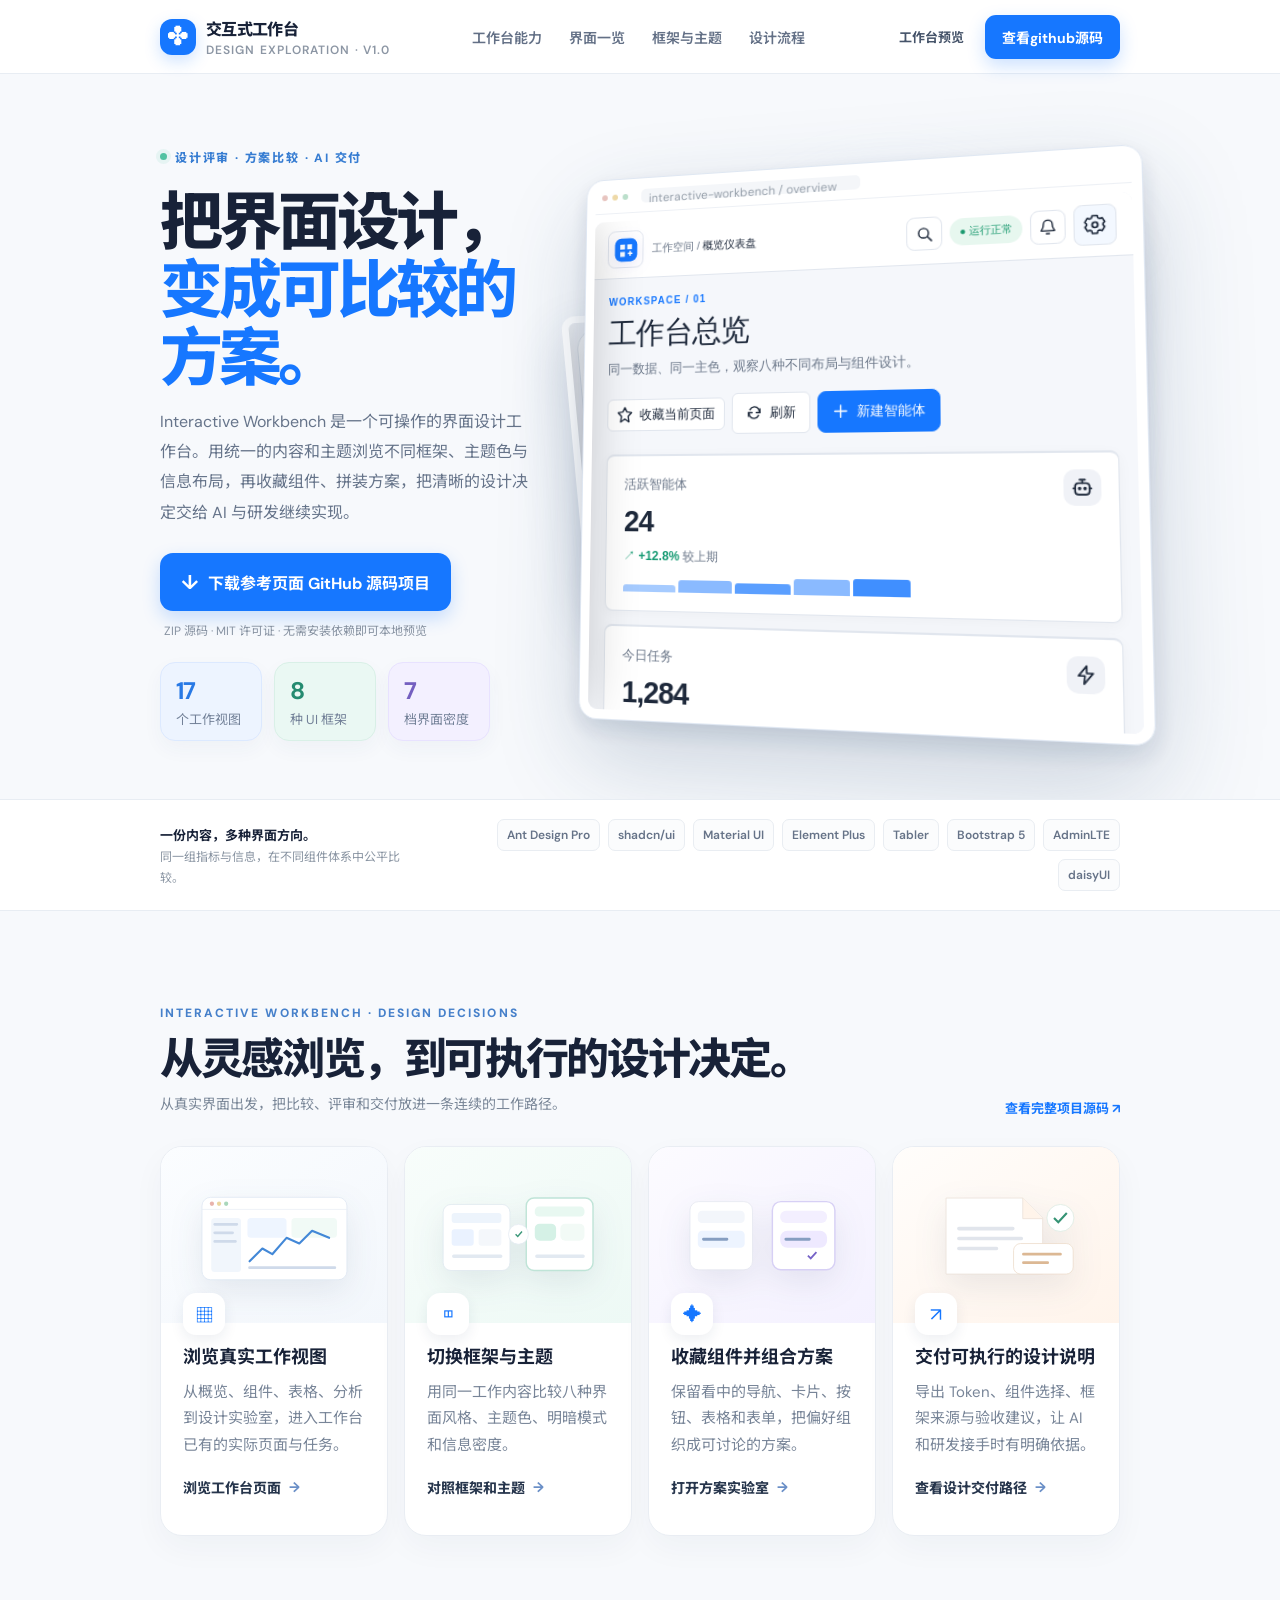
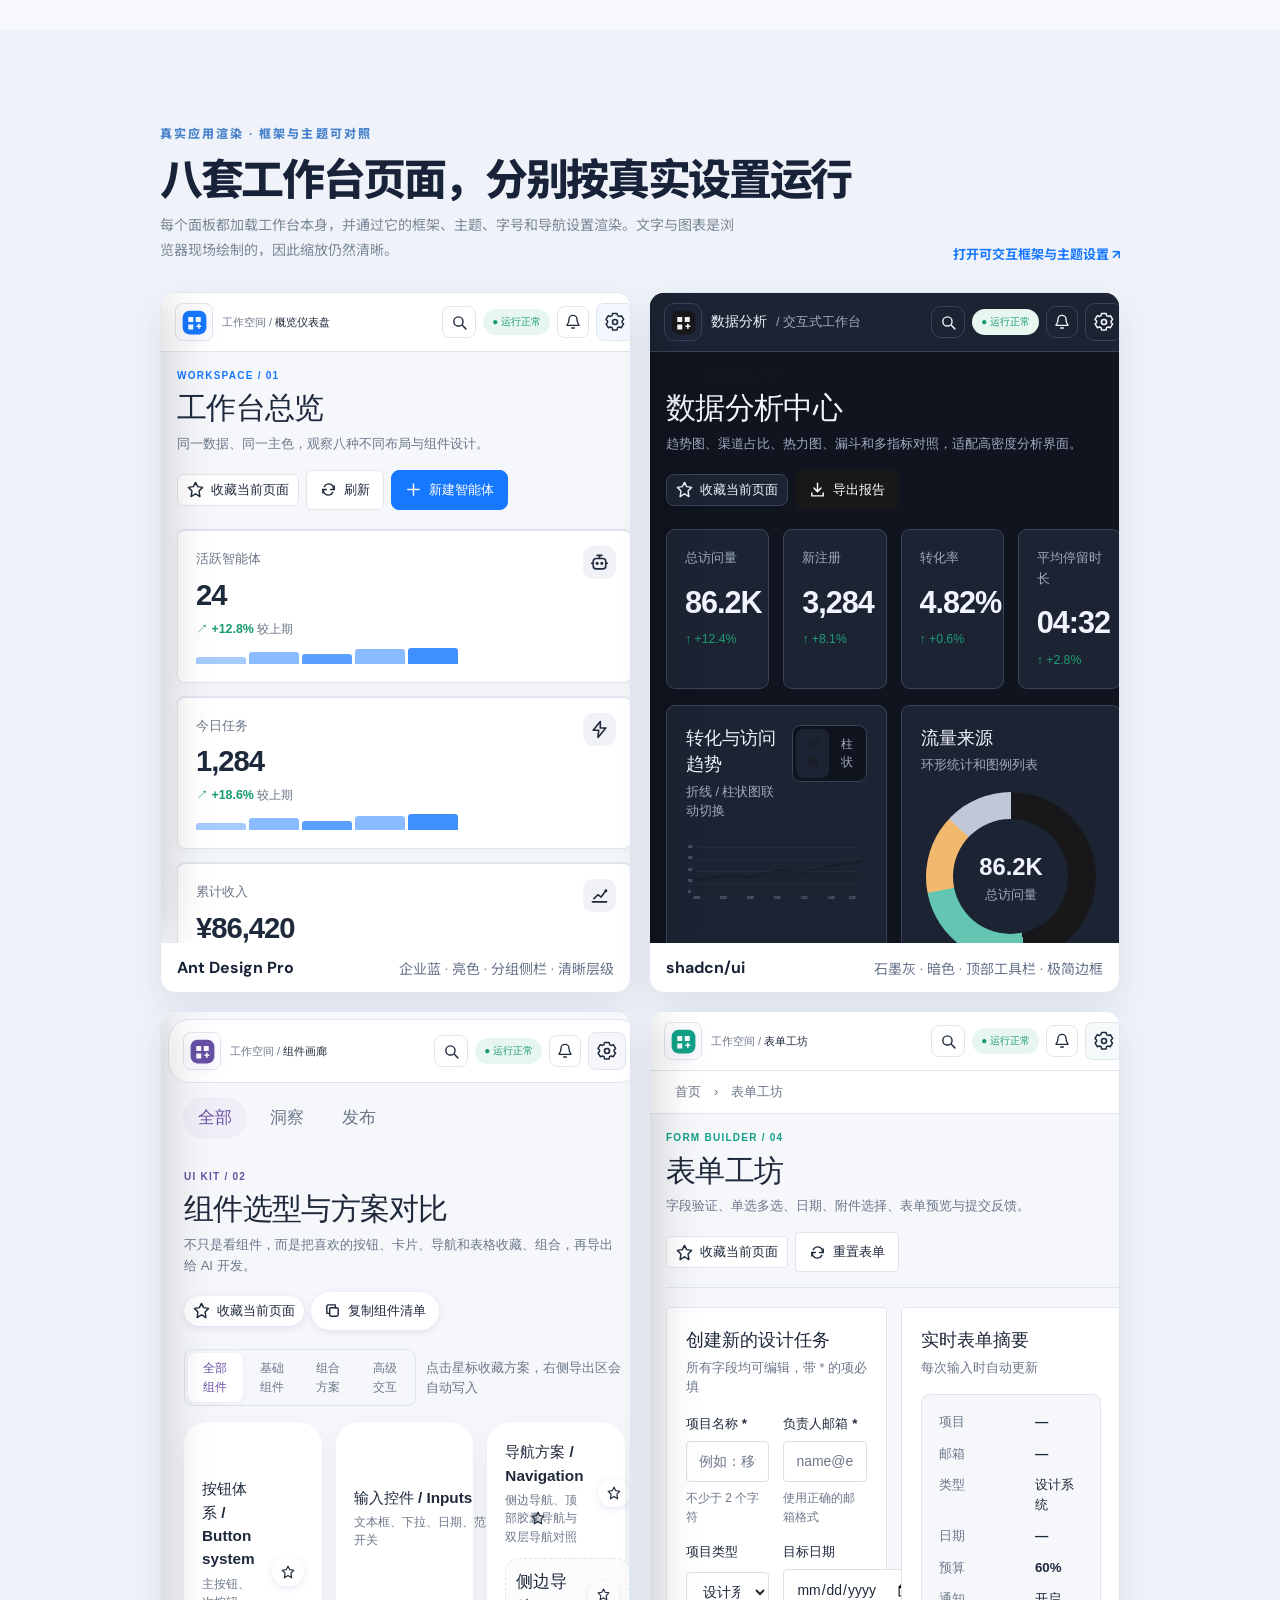
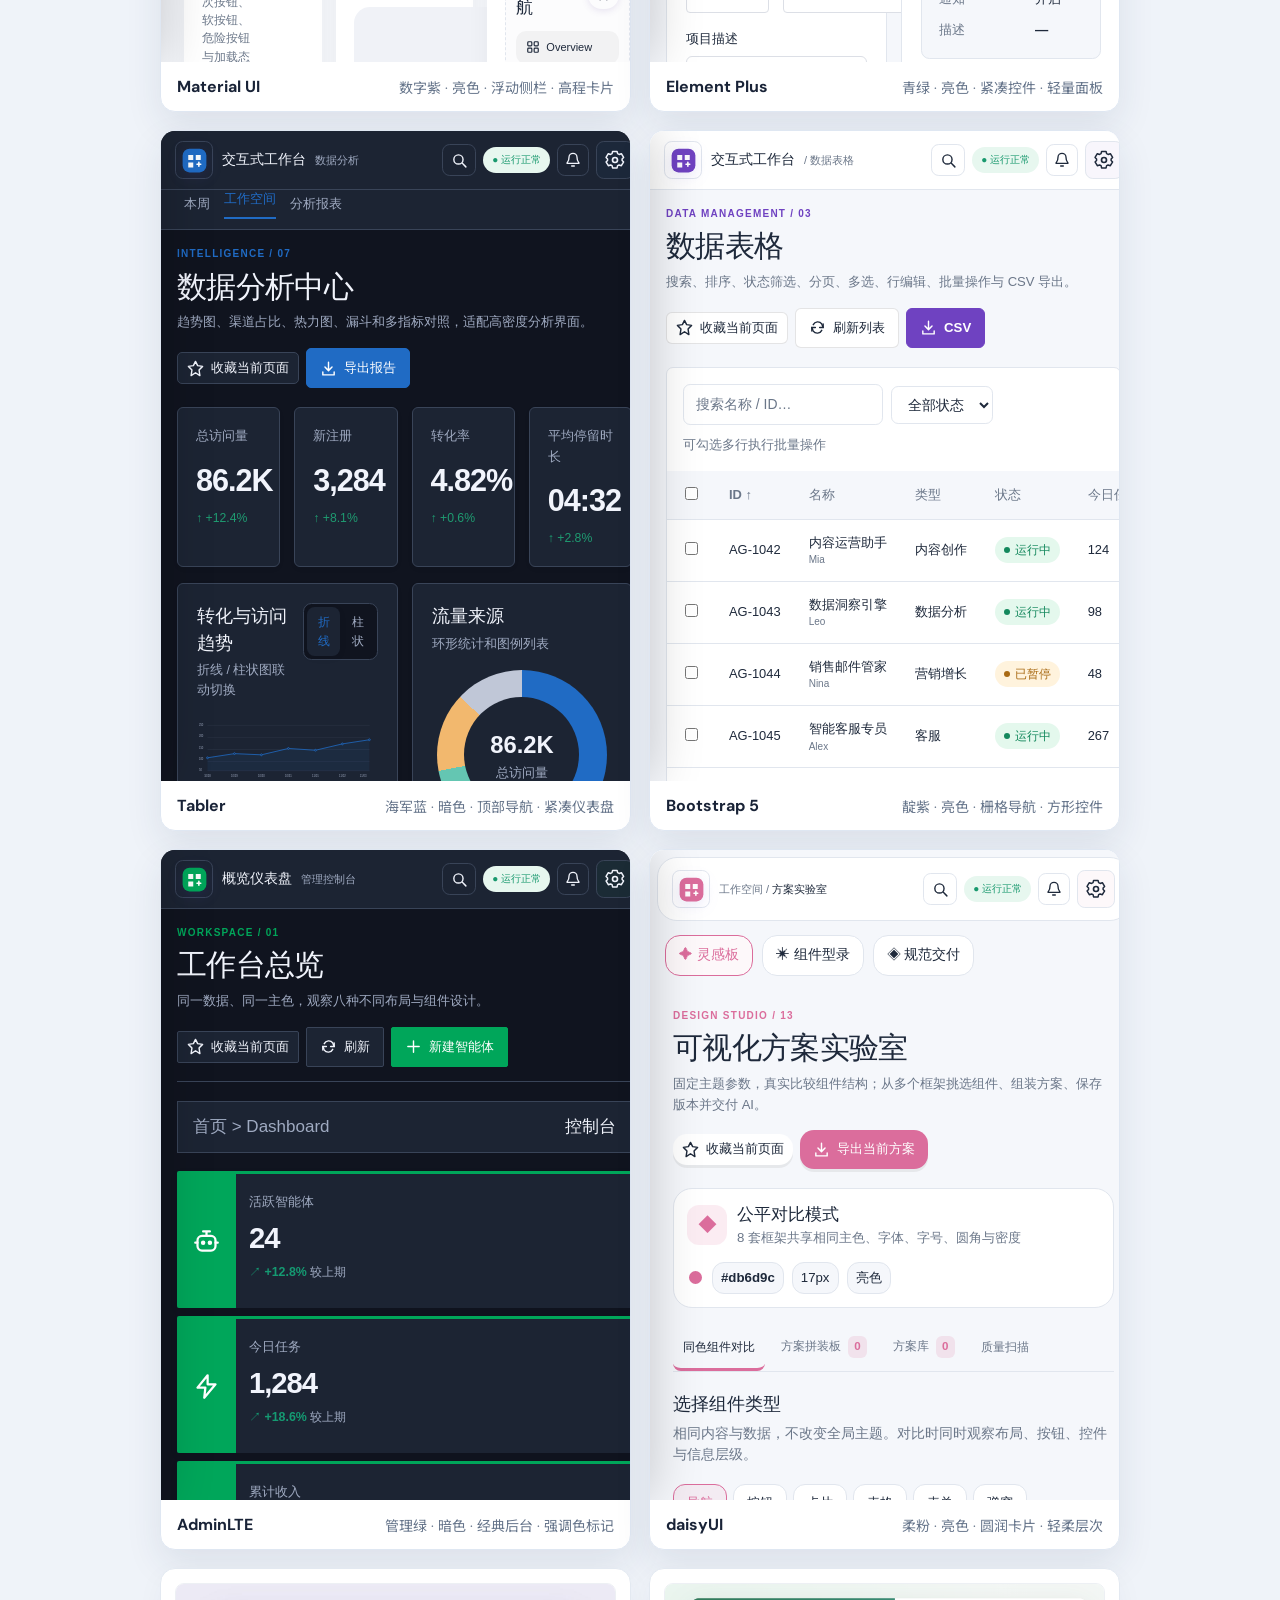
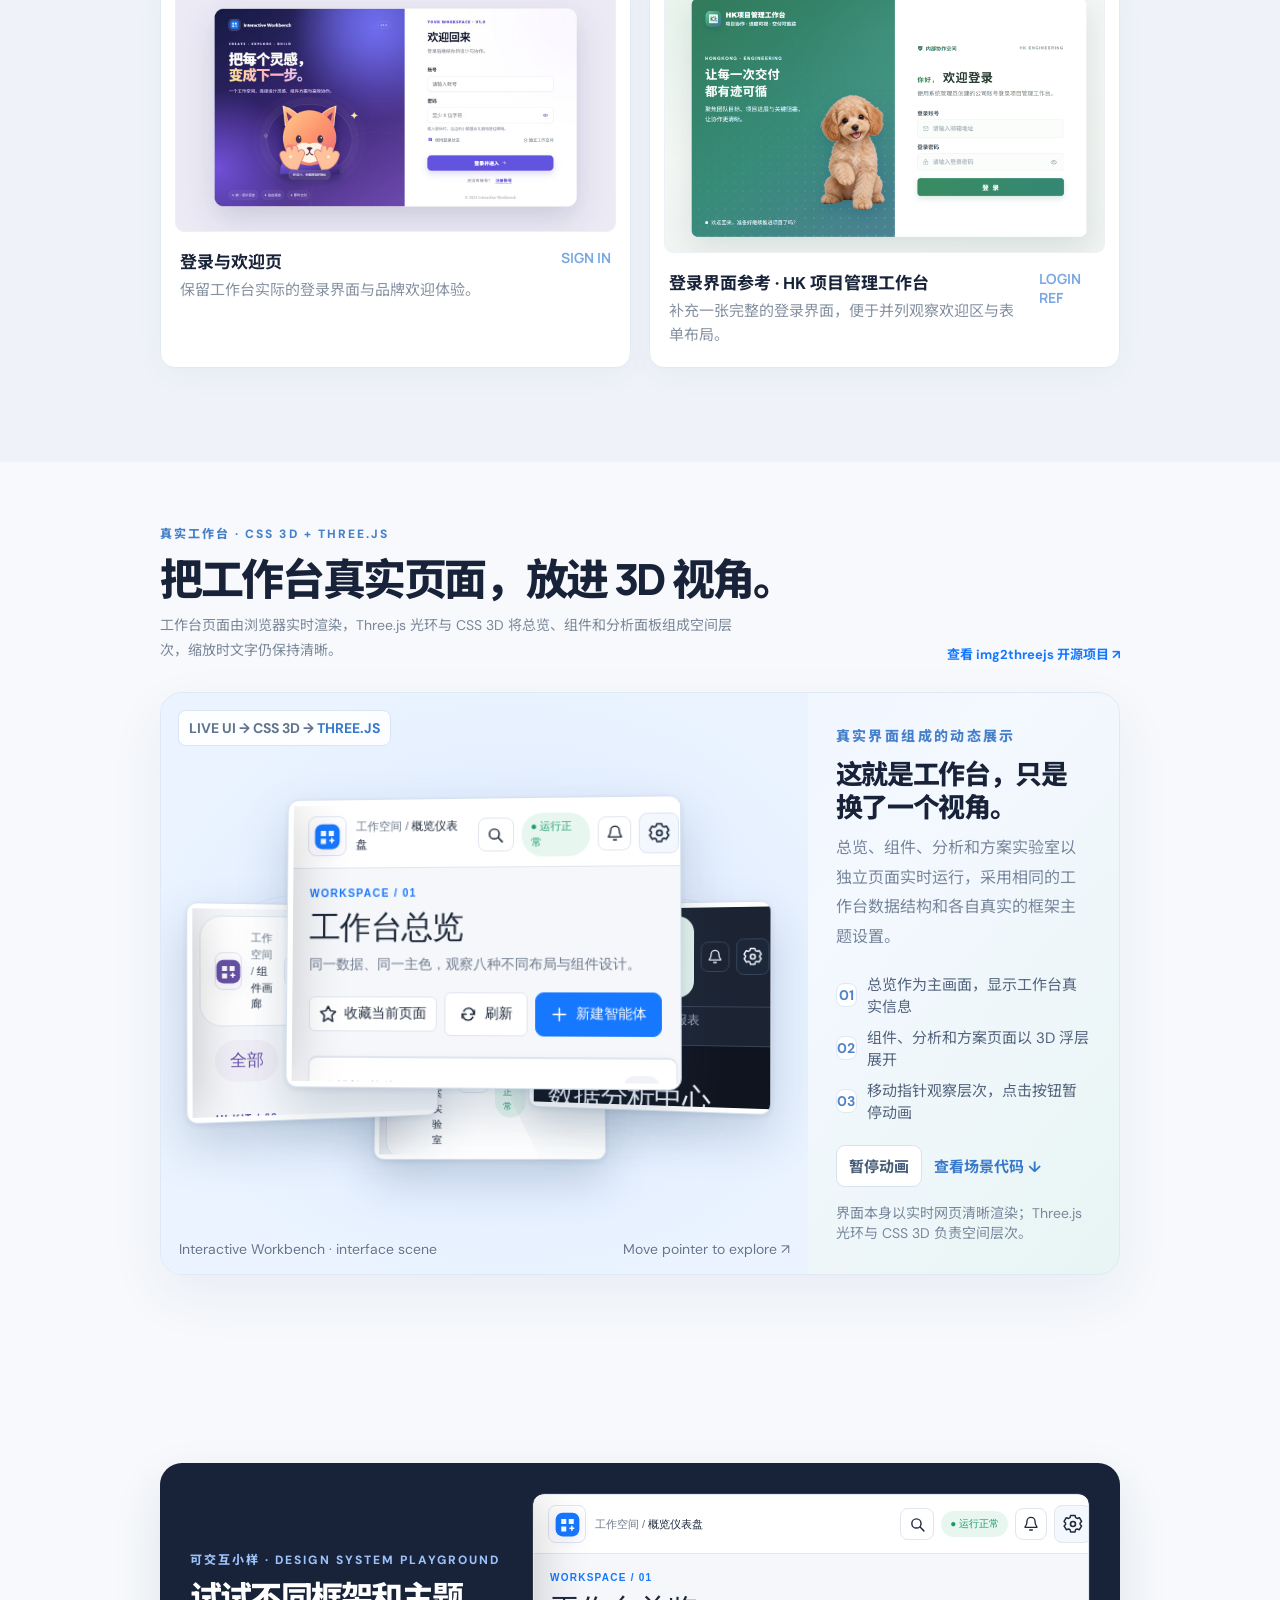
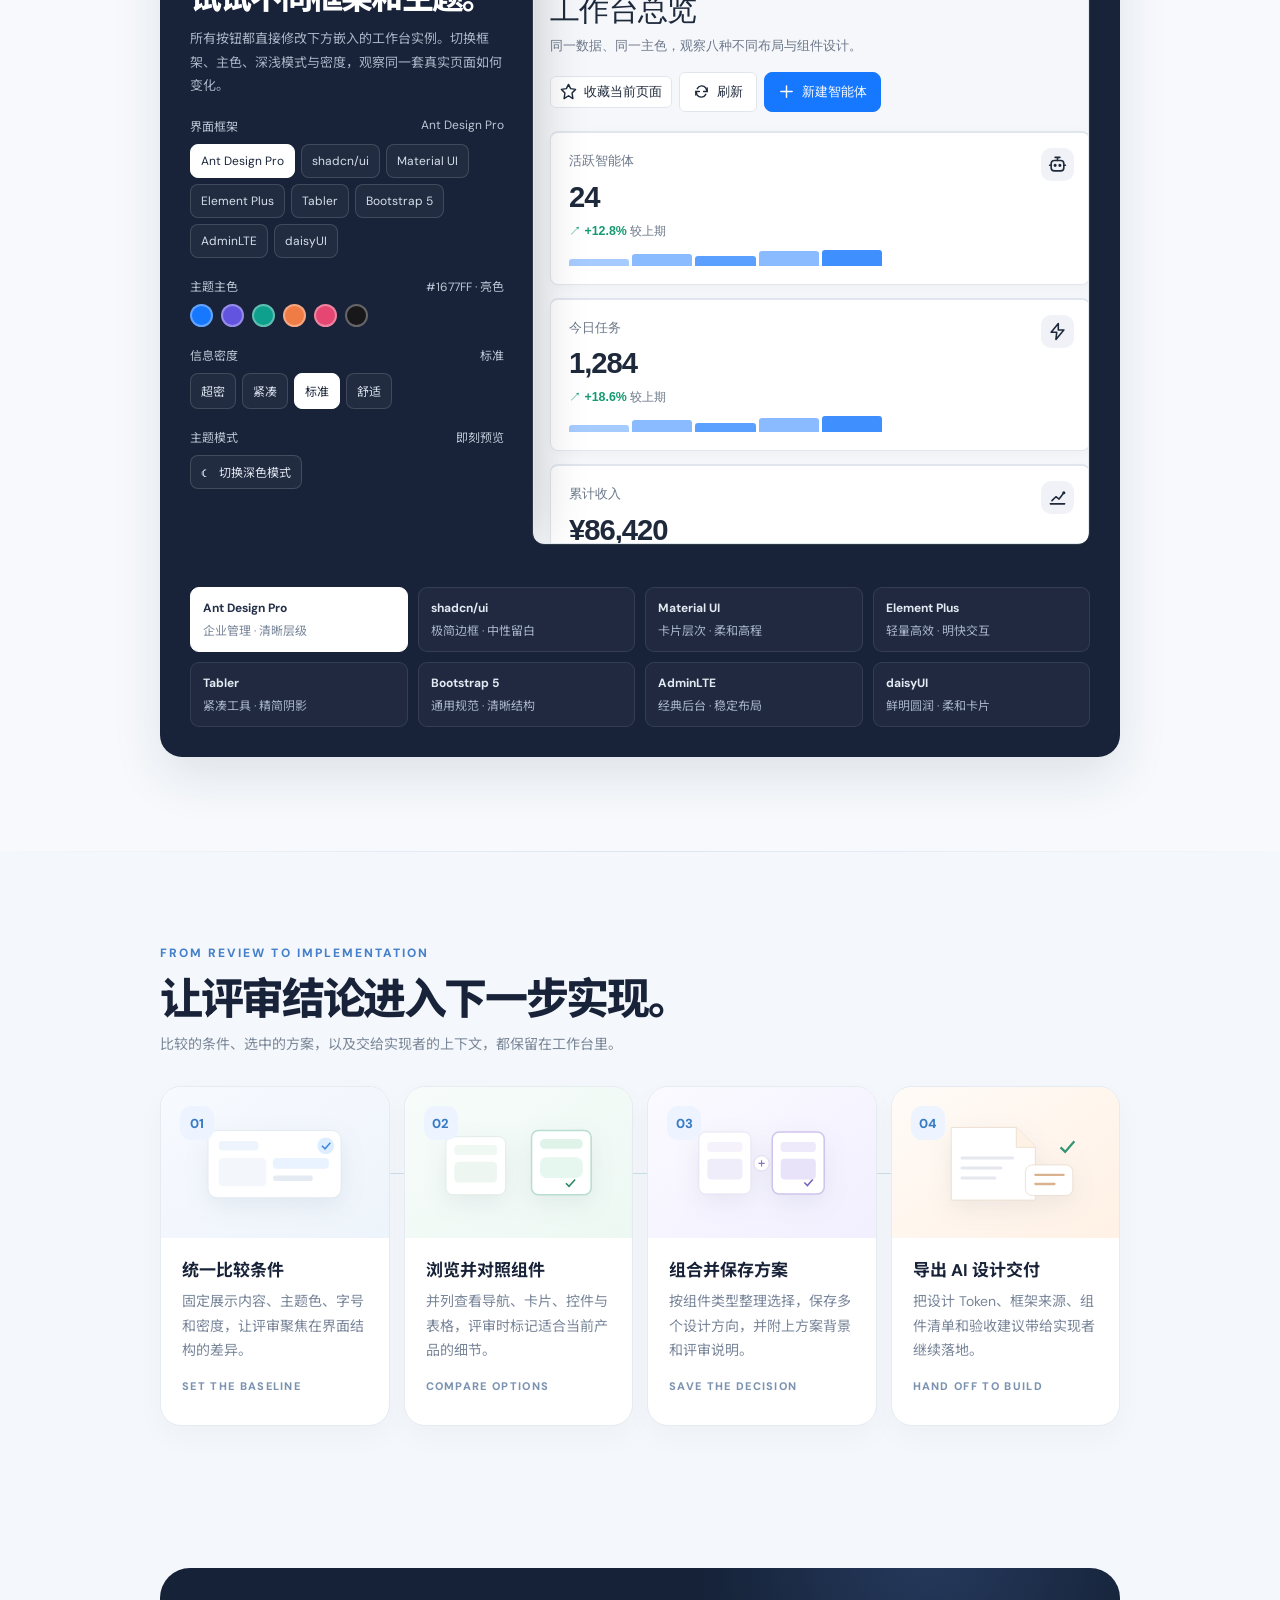
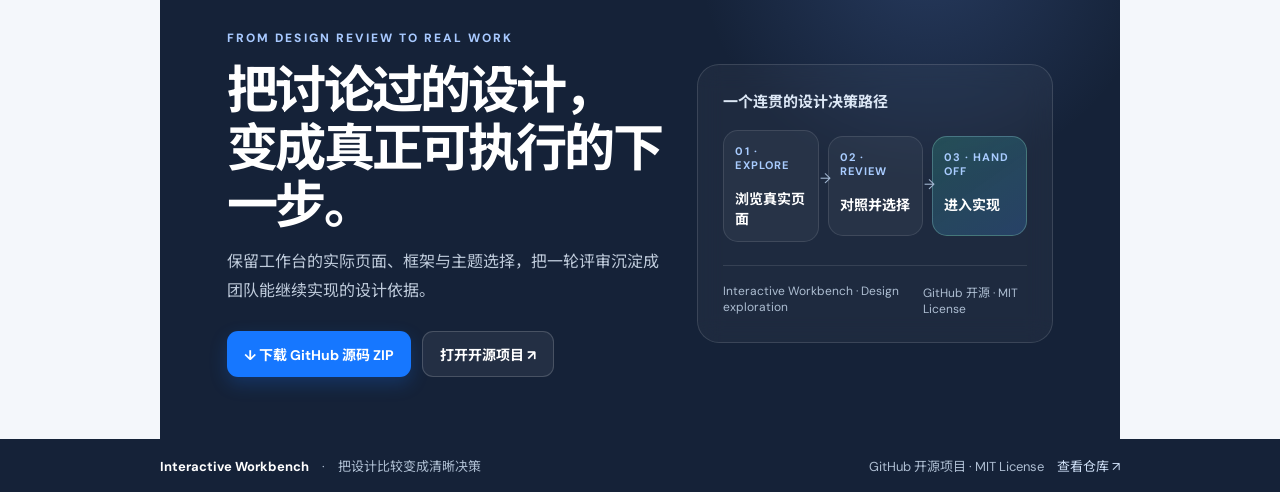
==== commit e59707e4: "Polish hero metrics and preview navigation" ====
--- a/workbench-showcase/index.html
+++ b/workbench-showcase/index.html
@@ -44,9 +44,9 @@
 </style>
 <link rel="stylesheet" href="assets/workbench-3d.css"><link rel="stylesheet" href="assets/landing-redesign.css"></head>
 <body>
-<header class="top"><div class="wrap nav"><a class="brand" href="#top"><span class="brandmark">✣</span><span>交互式工作台<small>DESIGN EXPLORATION · V1.0</small></span></a><nav class="links"><a href="#workbench">工作台能力</a><a href="#screens">界面一览</a><a href="#studio">框架与主题</a><a href="#workflow">设计流程</a></nav><div class="nav-cta"><a class="githublink" href="https://github.com/wuwenlong1985/Interactive_Workbench" target="_blank" rel="noreferrer">GitHub 开源项目 ↗</a><a class="button" href="https://github.com/wuwenlong1985/Interactive_Workbench" target="_blank" rel="noreferrer">查看源码</a></div></div></header>
+<header class="top"><div class="wrap nav"><a class="brand" href="#top"><span class="brandmark">✣</span><span>交互式工作台<small>DESIGN EXPLORATION · V1.0</small></span></a><nav class="links"><a href="#workbench">工作台能力</a><a href="#screens">界面一览</a><a href="#studio">框架与主题</a><a href="#workflow">设计流程</a></nav><div class="nav-cta"><a class="githublink" href="Interactive_Workbench_V1.0.html" target="_blank" rel="noreferrer">工作台预览</a><a class="button" href="https://github.com/wuwenlong1985/Interactive_Workbench" target="_blank" rel="noreferrer">查看github源码</a></div></div></header>
 <main id="top">
-<section class="hero"><div class="wrap hero-grid"><div class="hero-copy"><span class="eyebrow"><i></i>设计评审 · 方案比较 · AI 交付</span><h1>把界面设计，<br><em>变成可比较的方案。</em></h1><p>Interactive Workbench 是一个可操作的界面设计工作台。用统一的内容和主题浏览不同框架、主题色与信息布局，再收藏组件、拼装方案，把清晰的设计决定交给 AI 与研发继续实现。</p><div class="actions"><a class="button download" href="https://github.com/wuwenlong1985/Interactive_Workbench/archive/refs/heads/main.zip"><small>↓</small> 下载参考页面 GitHub 源码项目</a><span class="download-note">ZIP 源码 · MIT 许可证 · 无需安装依赖即可本地预览</span></div><div class="micro-links"><span>也可</span><a href="https://github.com/wuwenlong1985/Interactive_Workbench" target="_blank" rel="noreferrer">打开开源仓库</a><span>·</span><a href="#studio">先体验框架与主题</a></div><div class="counts"><div class="count"><b>17</b><span>个工作视图</span></div><div class="count"><b>8</b><span>种 UI 框架</span></div><div class="count"><b>7</b><span>档界面密度</span></div></div></div><div class="hero-art"><div class="hero-glow"></div><div class="float-tag">●　工作台界面预览　<b>交互原型</b></div><div class="device"><div class="browserbar"><i></i><i></i><i></i><span>interactive-workbench / overview</span></div><img src="assets/overview.png" alt="Interactive Workbench 实际工作台总览截图"></div></div></div></section>
+<section class="hero"><div class="wrap hero-grid"><div class="hero-copy"><span class="eyebrow"><i></i>设计评审 · 方案比较 · AI 交付</span><h1>把界面设计，<br><em>变成可比较的方案。</em></h1><p>Interactive Workbench 是一个可操作的界面设计工作台。用统一的内容和主题浏览不同框架、主题色与信息布局，再收藏组件、拼装方案，把清晰的设计决定交给 AI 与研发继续实现。</p><div class="actions"><a class="button download" href="https://github.com/wuwenlong1985/Interactive_Workbench/archive/refs/heads/main.zip"><small>↓</small> 下载参考页面 GitHub 源码项目</a><span class="download-note">ZIP 源码 · MIT 许可证 · 无需安装依赖即可本地预览</span></div><div class="counts"><div class="count"><b>17</b><span>个工作视图</span></div><div class="count"><b>8</b><span>种 UI 框架</span></div><div class="count"><b>7</b><span>档界面密度</span></div></div></div><div class="hero-art"><div class="hero-glow"></div><div class="float-tag">●　工作台界面预览　<b>交互原型</b></div><div class="device"><div class="browserbar"><i></i><i></i><i></i><span>interactive-workbench / overview</span></div><img src="assets/overview.png" alt="Interactive Workbench 实际工作台总览截图"></div></div></div></section>
 <section class="proof"><div class="wrap proof-row"><div><strong>一份内容，多种界面方向。</strong><br><span>同一组指标与信息，在不同组件体系中公平比较。</span></div><div class="framework-strip"><b>Ant Design Pro</b><b>shadcn/ui</b><b>Material UI</b><b>Element Plus</b><b>Tabler</b><b>Bootstrap 5</b><b>AdminLTE</b><b>daisyUI</b></div></div></section>
 <section class="section" id="workbench"><div class="wrap"><div class="sect-head"><div><div class="kicker">INTERACTIVE WORKBENCH · DESIGN DECISIONS</div><h2>从灵感浏览，到可执行的设计决定。</h2><p class="intro">从真实界面出发，把比较、评审和交付放进一条连续的工作路径。</p></div><a class="textlink" href="https://github.com/wuwenlong1985/Interactive_Workbench" target="_blank" rel="noreferrer">查看完整项目源码 ↗</a></div><div class="feature-grid">
 <article class="feature"><div class="feature-art"><svg viewBox="0 0 280 150" aria-hidden="true"><rect x="38" y="22" width="204" height="116" rx="12" fill="#fff" stroke="#dbe5f1"/><path d="M38 39h204" stroke="#e8edf4"/><circle cx="52" cy="31" r="3" fill="#e8b3ac"/><circle cx="62" cy="31" r="3" fill="#ebd69e"/><circle cx="72" cy="31" r="3" fill="#a9d7bb"/><rect x="51" y="51" width="42" height="76" rx="5" fill="#f1f6fc"/><rect x="102" y="51" width="55" height="28" rx="5" fill="#eef5ff"/><rect x="164" y="51" width="64" height="28" rx="5" fill="#f1faf6"/><path d="m105 112 18-18 14 8 20-23 18 8 18-18 24 10" fill="none" stroke="#4388d7" stroke-width="3" stroke-linecap="round" stroke-linejoin="round"/><path d="M105 121h120M56 60h31M56 72h25M56 84h29" stroke="#cfdaea" stroke-width="4" stroke-linecap="round"/></svg></div><div class="feature-icon">▦</div><h3>浏览真实工作视图</h3><p>从概览、组件、表格、分析到设计实验室，进入工作台已有的实际页面与任务。</p><a class="feature-more" href="#screens">浏览工作台页面 <span>→</span></a></article>
--- a/workbench-showcase/assets/landing-redesign.css
+++ b/workbench-showcase/assets/landing-redesign.css
@@ -1,5 +1,10 @@
 /* Original Workbench feature art, review flow, and Vibe Pay paced closing section. */
 .wrap{width:75vw;max-width:1640px}
+.micro-links{display:none!important}
+.counts{gap:12px;margin-top:23px;align-items:stretch}
+.count,.count:last-child{min-width:102px;padding:12px 15px;border:1px solid #e4ebf5;border-radius:15px;background:#fff;box-shadow:0 8px 20px #24436a0b}
+.count:nth-child(1){background:#edf4ff;border-color:#dce9ff}.count:nth-child(2){background:#eaf8f3;border-color:#d9f0e7}.count:nth-child(3){background:#f3f0ff;border-color:#e8e2ff}
+.count b{font-size:24px;color:#2879e5;letter-spacing:-.04em}.count:nth-child(2) b{color:#258b70}.count:nth-child(3) b{color:#745fc0}.count span{display:block;margin-top:3px;font-size:13px;color:#738198}
 .feature-grid{grid-template-columns:repeat(4,minmax(0,1fr));gap:16px}
 .feature{position:relative;min-height:390px;padding:0 22px 23px;border:1px solid #e9edf3;border-radius:22px;overflow:hidden;box-shadow:0 12px 32px #2438520a;transition:transform .35s cubic-bezier(.2,.75,.25,1),box-shadow .35s,border-color .35s}
 .feature:hover{transform:translateY(-7px);box-shadow:0 24px 52px #21345116;border-color:#d7e4f5}
@@ -28,5 +33,5 @@
 .flow-node:nth-child(1){animation:flowEmphasis 6s ease-in-out infinite}.flow-node:nth-child(2){animation:flowEmphasis 6s 2s ease-in-out infinite}.flow-node:nth-child(3){animation:flowEmphasis 6s 4s ease-in-out infinite}@keyframes flowEmphasis{0%,26%,100%{border-color:#ffffff1c;box-shadow:none}10%,18%{border-color:#a6c7fa91;box-shadow:0 0 0 3px #8ab9f51a,0 10px 30px #4779bd23}}
 .reveal{opacity:0;transform:translateY(18px);transition:opacity .65s ease,transform .65s cubic-bezier(.2,.7,.25,1)}.reveal.is-visible{opacity:1;transform:none}.feature-grid .feature:nth-child(2),.workflow .step:nth-child(2){transition-delay:70ms}.feature-grid .feature:nth-child(3),.workflow .step:nth-child(3){transition-delay:140ms}.feature-grid .feature:nth-child(4),.workflow .step:nth-child(4){transition-delay:210ms}
 @media(max-width:1100px){.feature-grid{grid-template-columns:repeat(2,minmax(0,1fr))}.feature{min-height:350px}.workflow{grid-template-columns:repeat(2,minmax(0,1fr))}.workflow:before{display:none}.closing{grid-template-columns:1fr;gap:30px}.closing-flow{max-width:680px}}
-@media(max-width:680px){.wrap{width:calc(100% - 30px)}.feature-grid,.workflow{grid-template-columns:1fr}.feature{min-height:0;padding-bottom:20px}.feature-art{height:155px}.feature-art svg{height:126px}.feature p{min-height:0}.step{min-height:0}.step-art{height:137px}.closing-section{padding-top:28px}.closing{padding:38px 22px 22px;border-radius:23px 23px 0 0;min-height:0}.closing h2{font-size:35px}.closing p{font-size:14px}.closing-flow{padding:17px}.flow-track{gap:6px}.flow-node{padding:10px 7px;min-height:88px}.flow-node strong{font-size:12px}.flow-node:not(:last-child):after{right:-10px}.closing-foot{font-size:11px}.foot{display:block;line-height:2}.closing-actions .button{font-size:13px}}
+@media(max-width:680px){.wrap{width:calc(100% - 30px)}.counts{gap:8px;margin-top:22px}.count,.count:last-child{min-width:0;flex:1;padding:10px 9px}.count b{font-size:21px}.count span{font-size:12px}.feature-grid,.workflow{grid-template-columns:1fr}.feature{min-height:0;padding-bottom:20px}.feature-art{height:155px}.feature-art svg{height:126px}.feature p{min-height:0}.step{min-height:0}.step-art{height:137px}.closing-section{padding-top:28px}.closing{padding:38px 22px 22px;border-radius:23px 23px 0 0;min-height:0}.closing h2{font-size:35px}.closing p{font-size:14px}.closing-flow{padding:17px}.flow-track{gap:6px}.flow-node{padding:10px 7px;min-height:88px}.flow-node strong{font-size:12px}.flow-node:not(:last-child):after{right:-10px}.closing-foot{font-size:11px}.foot{display:block;line-height:2}.closing-actions .button{font-size:13px}}
 @media(prefers-reduced-motion:reduce){.feature,.feature-art svg,.step,.step-art svg,.reveal{transition:none!important;transform:none!important;opacity:1!important}.feature:after{transition:none}.flow-node{animation:none!important}}
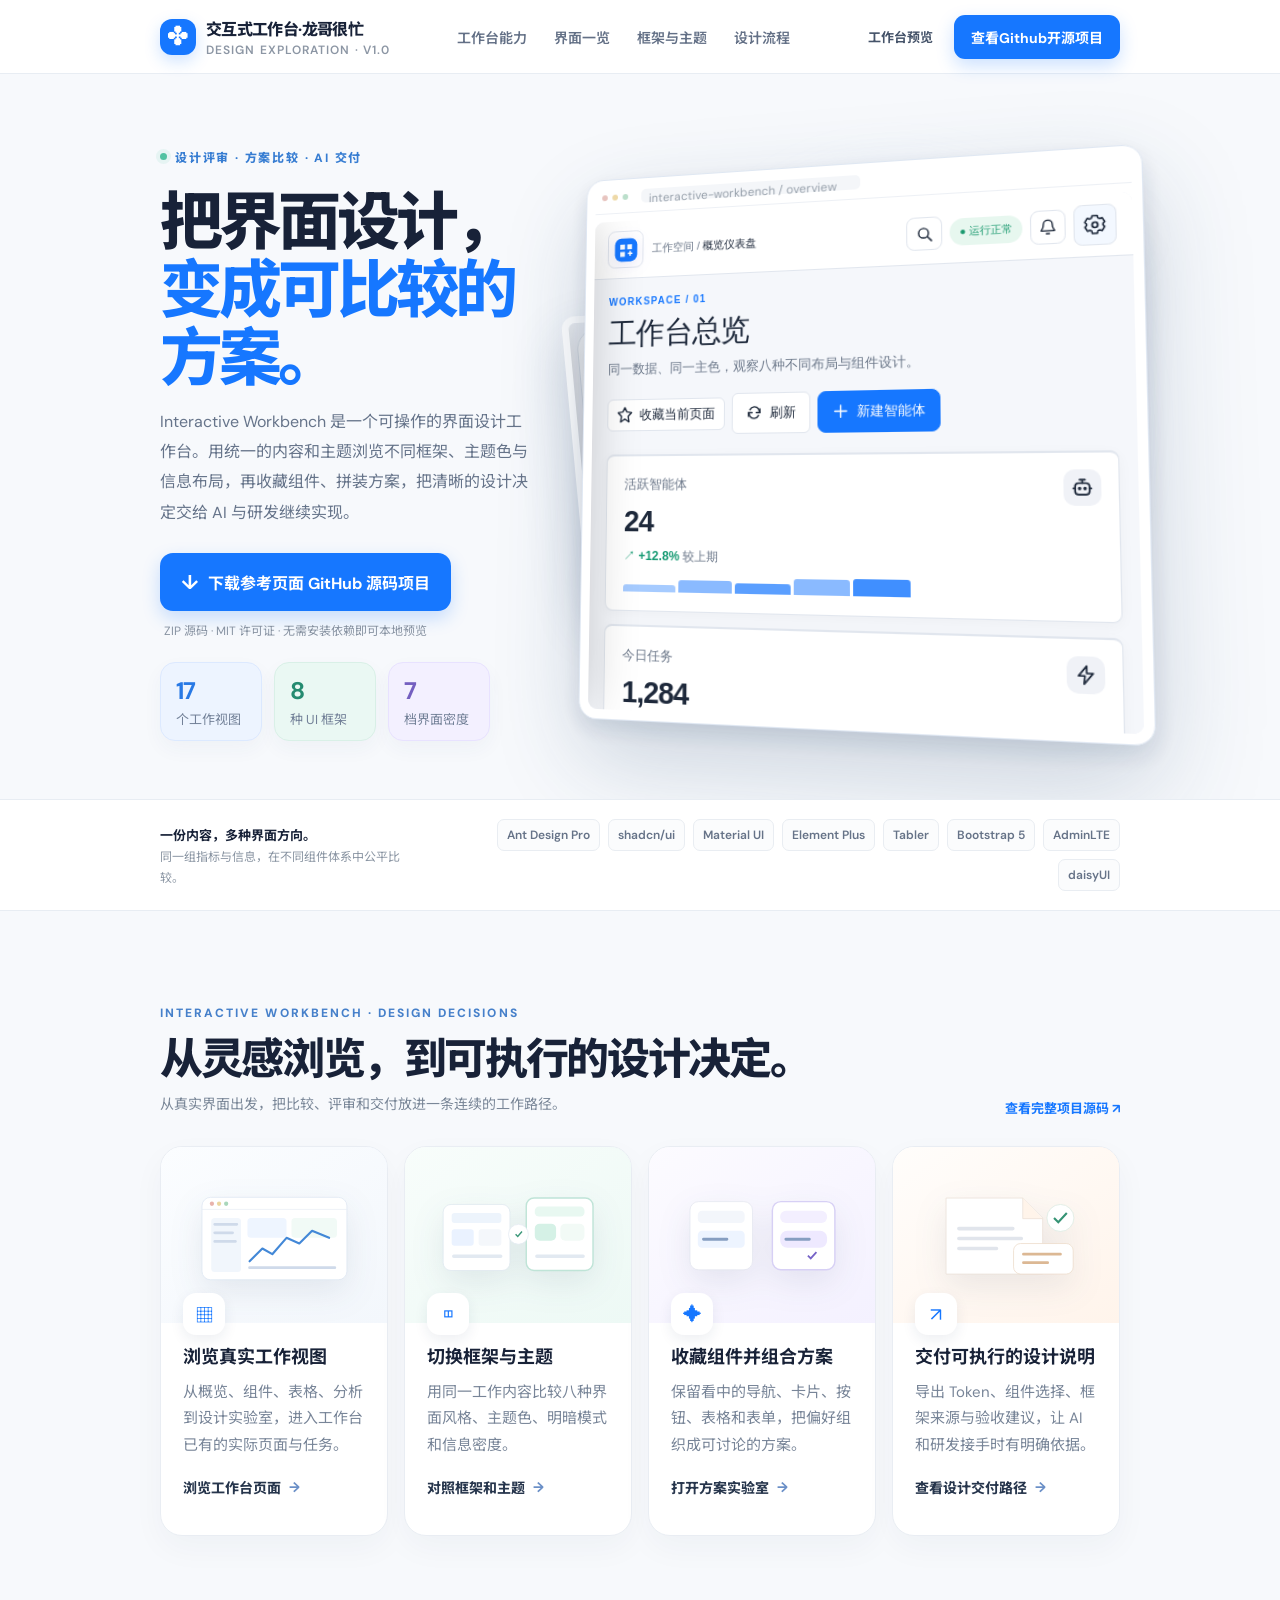
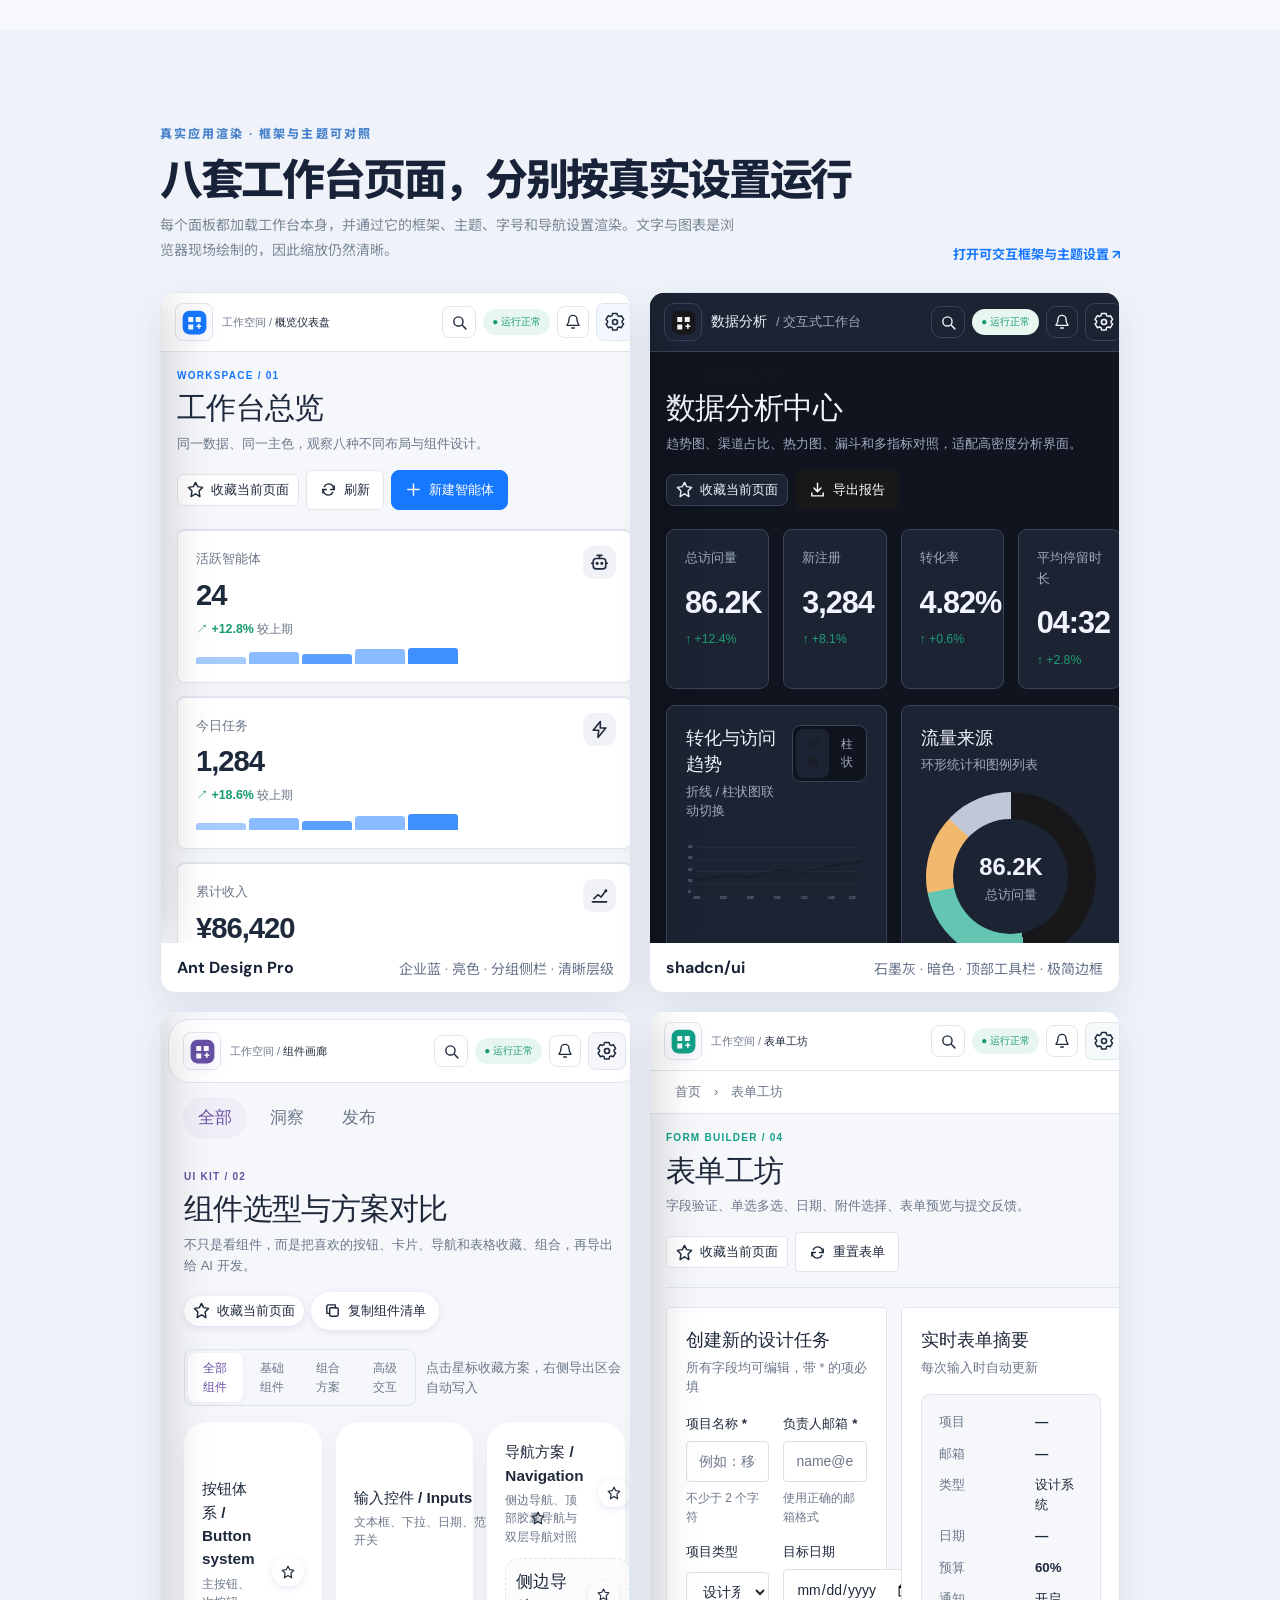
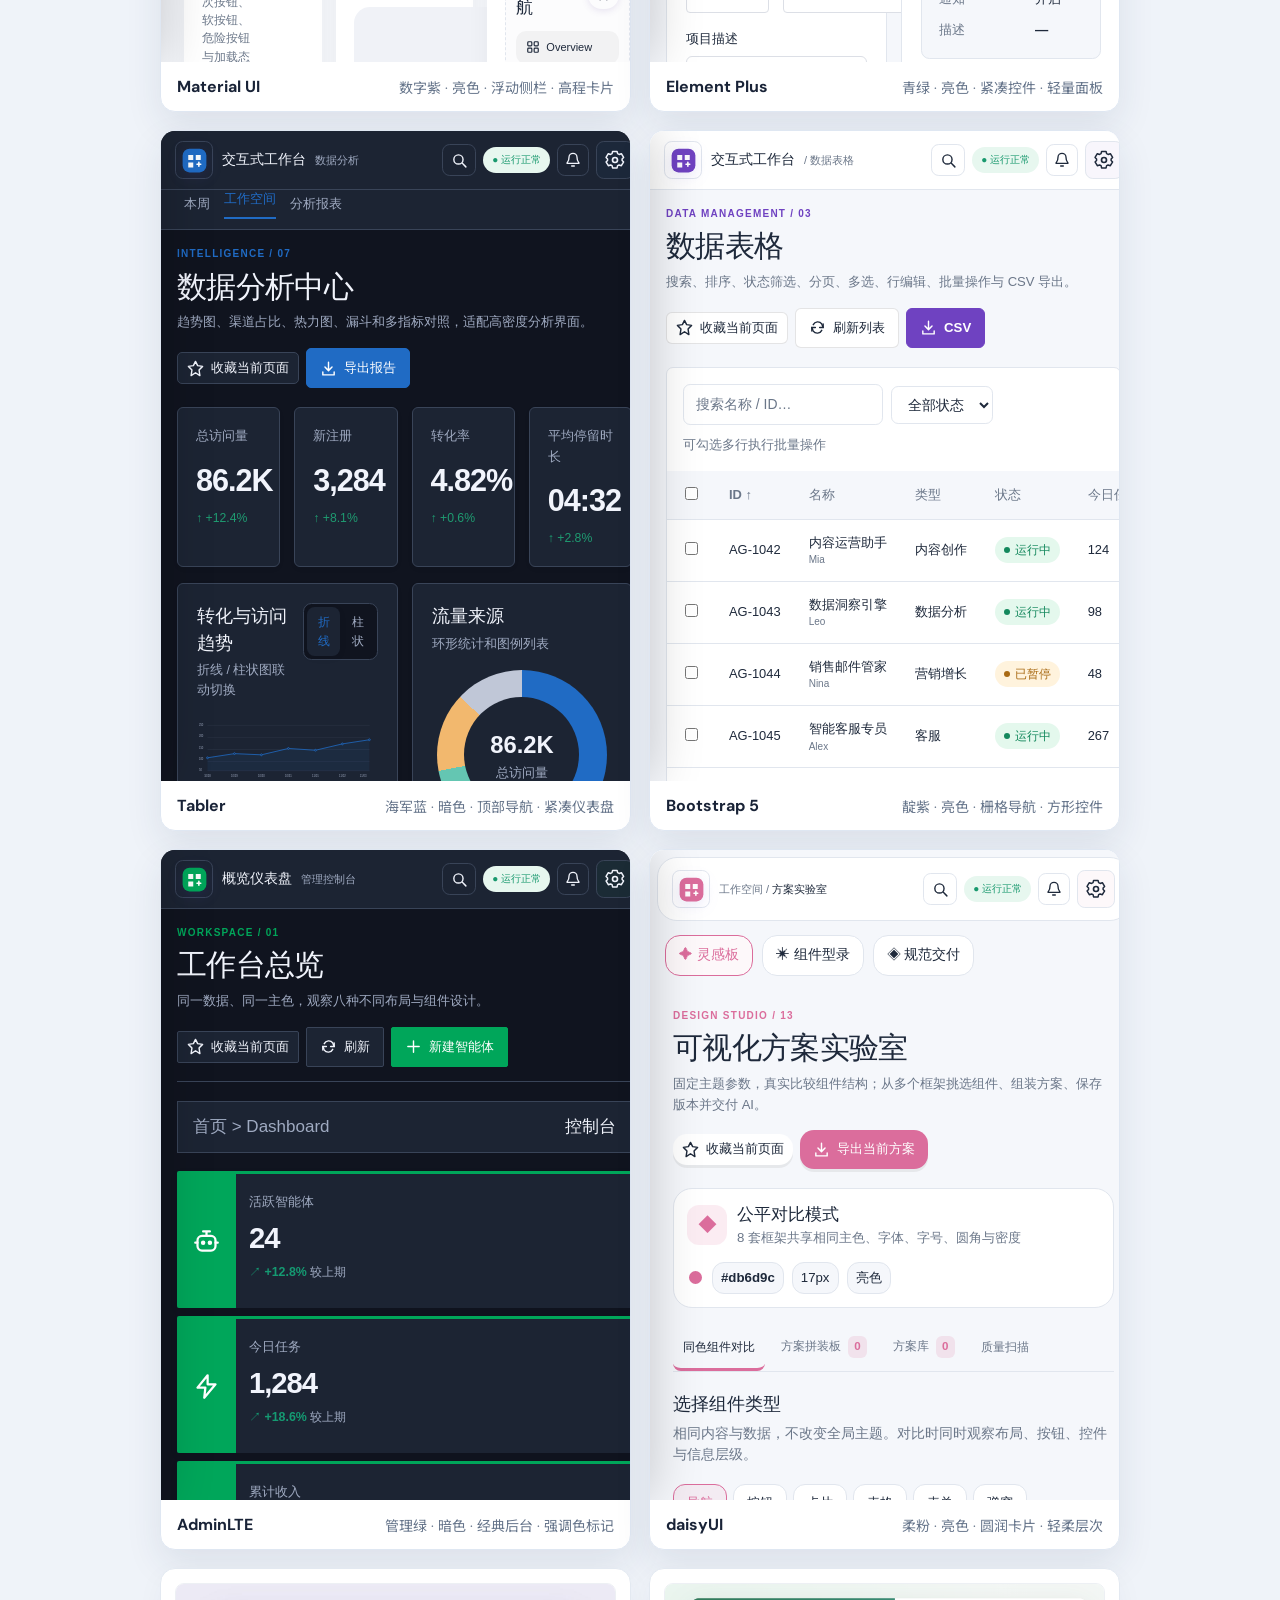
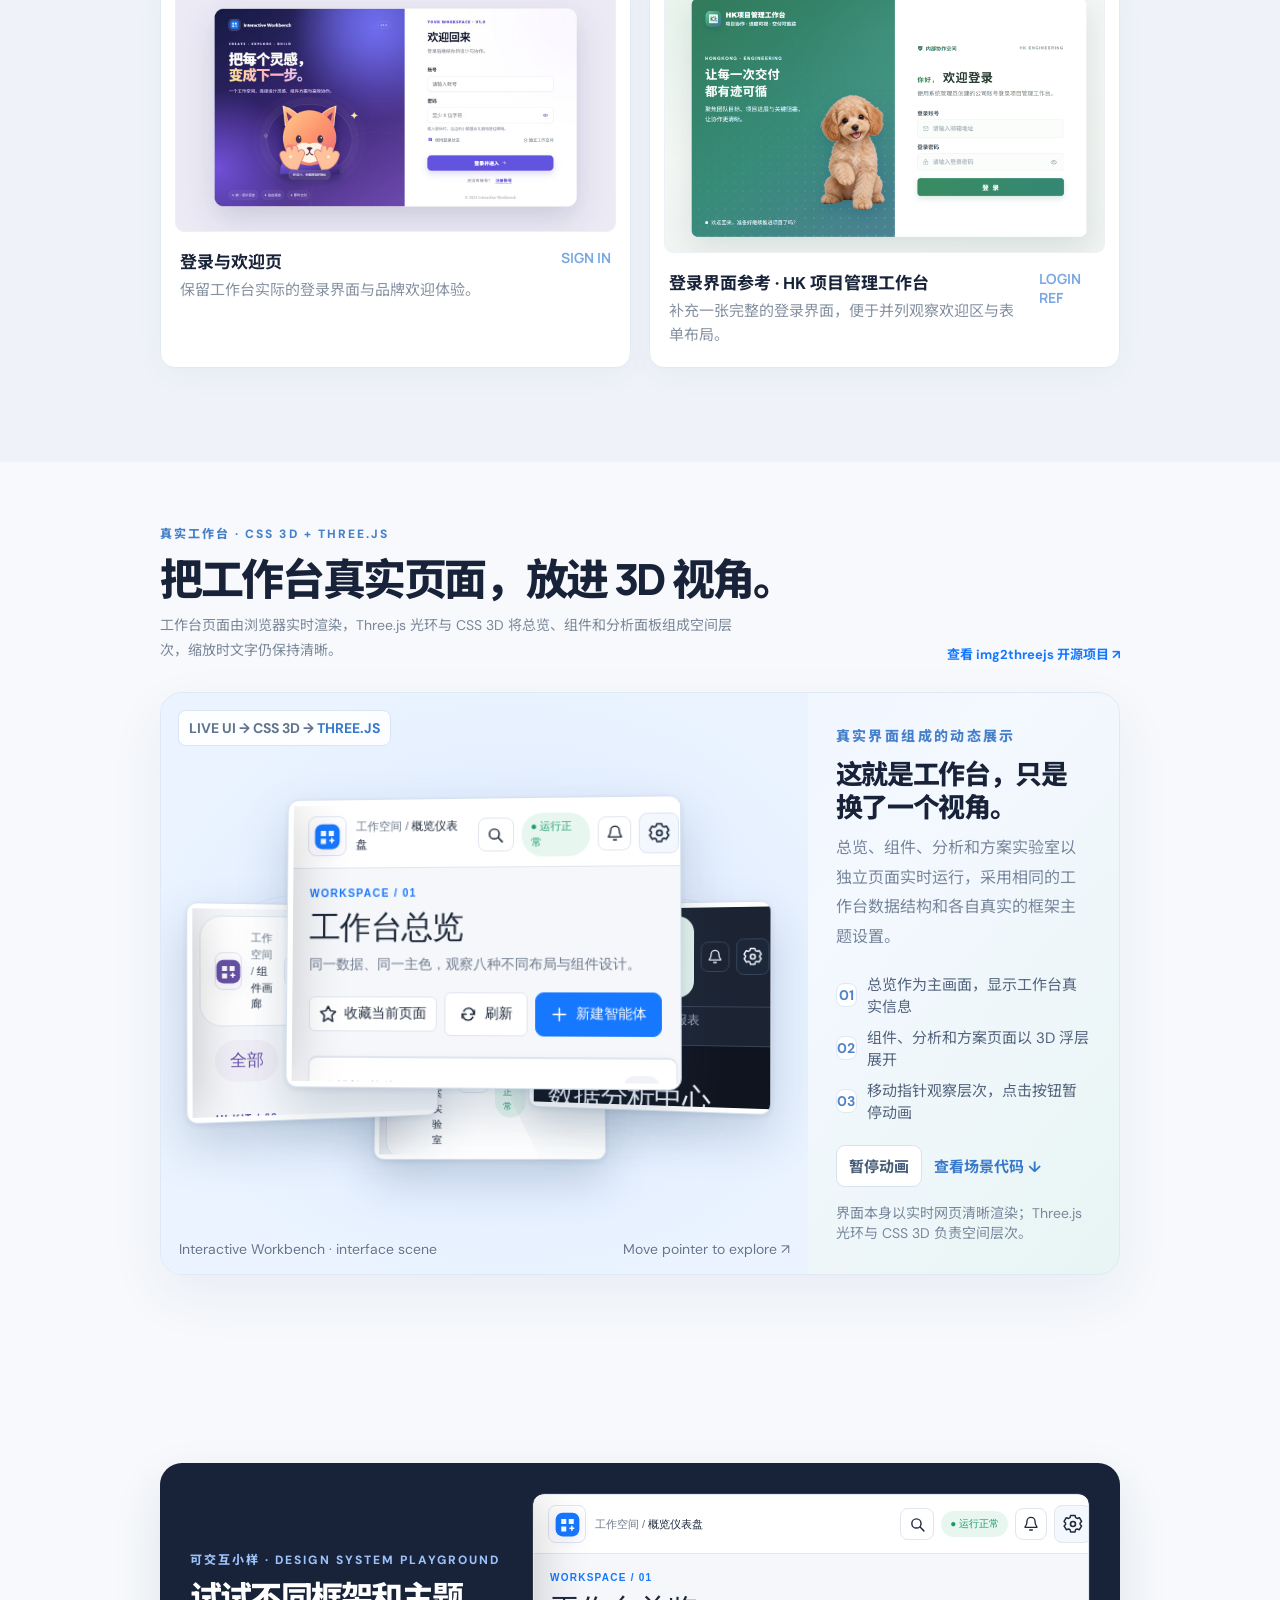
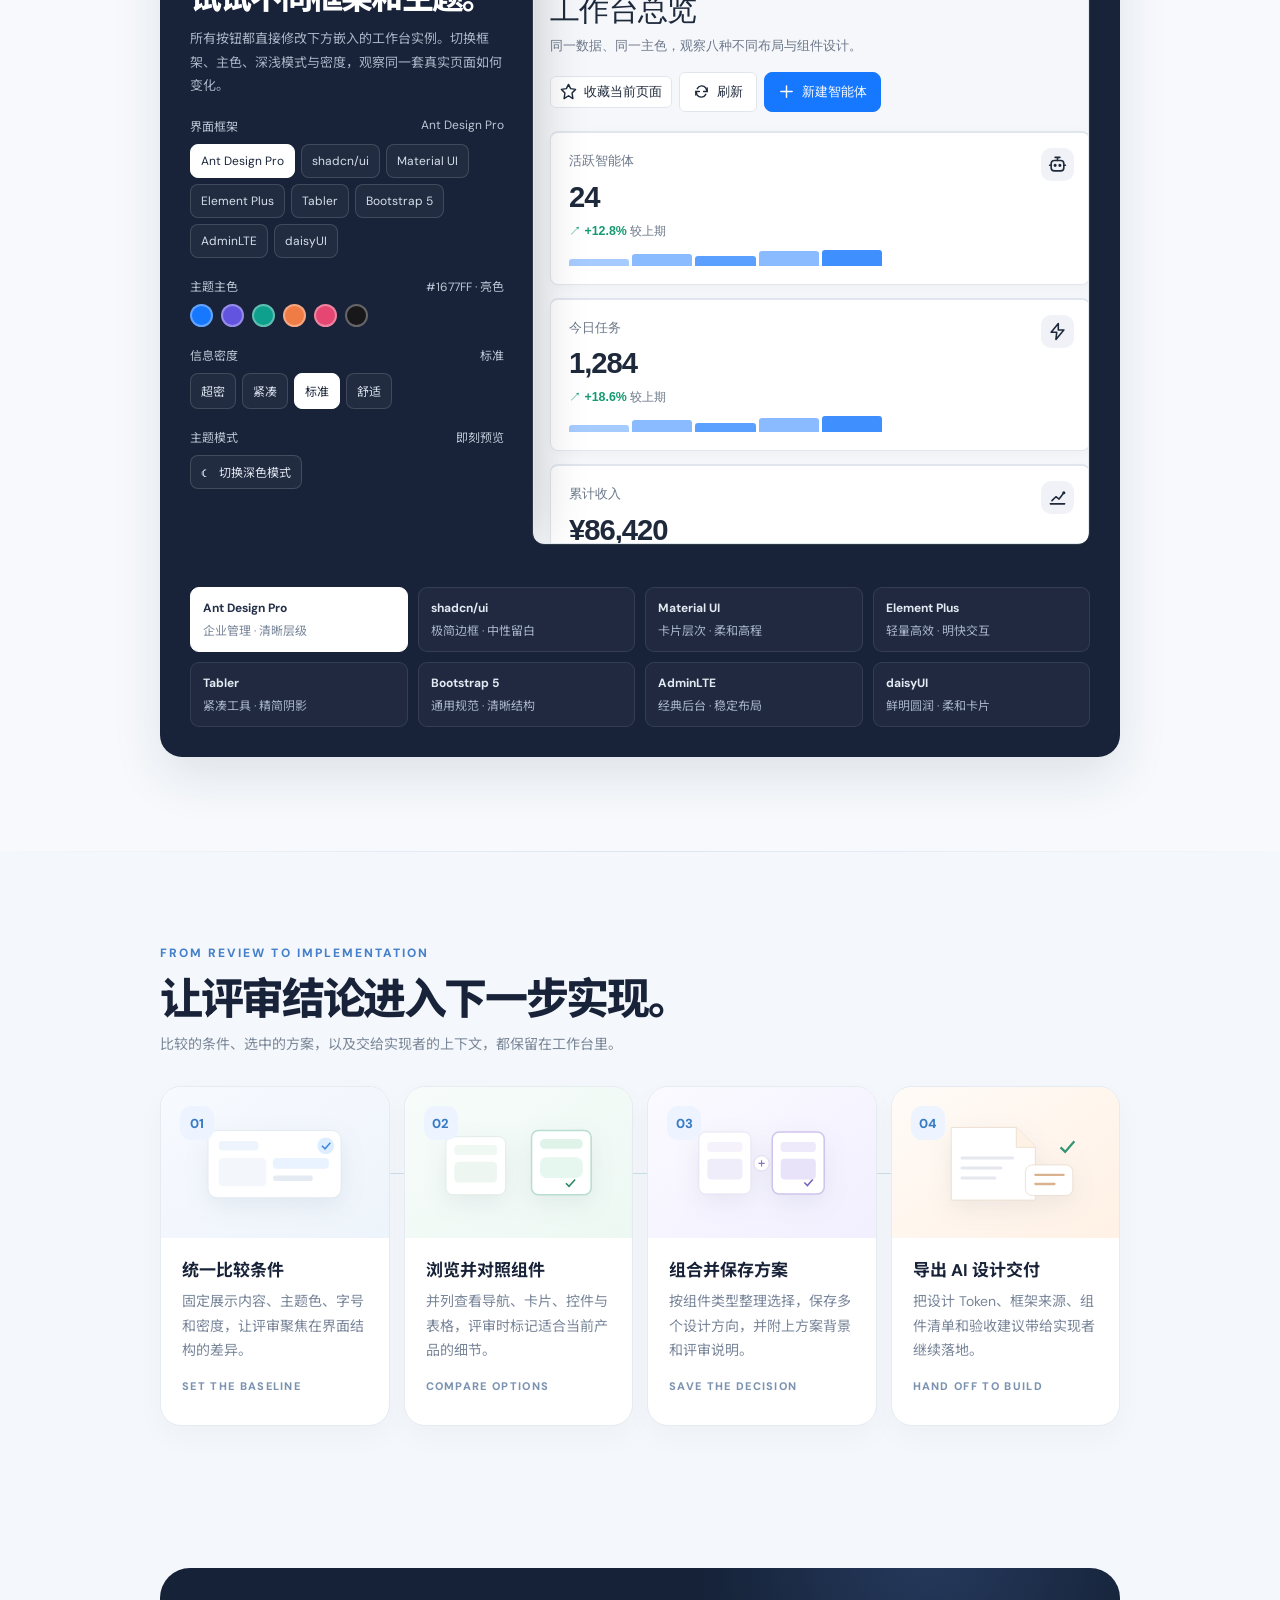
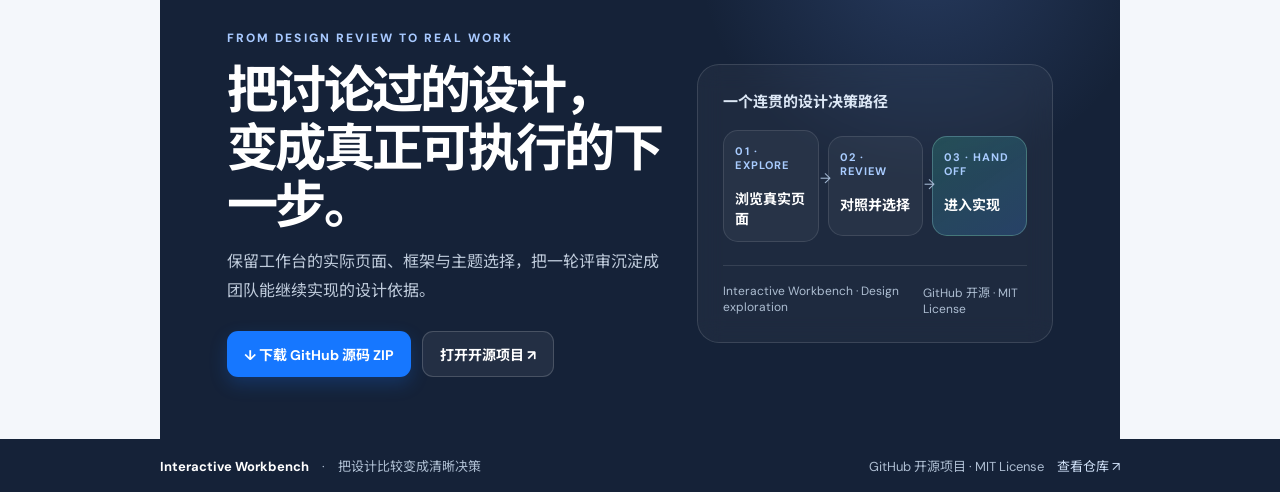
==== commit 3594f867: "Add demo login prefill and site branding" ====
--- a/workbench-showcase/index.html
+++ b/workbench-showcase/index.html
@@ -3,7 +3,8 @@
 <head>
 <meta charset="utf-8"><meta name="viewport" content="width=device-width, initial-scale=1"><meta name="theme-color" content="#f7f9fc">
 <meta name="description" content="Interactive Workbench：用一致的主题、八种界面框架和可组合的组件方案，把设计比较变成可交付的实现说明。">
-<title>交互式工作台 · 设计探索与 AI 交付</title>
+<title>交互式工作台·龙哥很忙</title>
+<link rel="icon" type="image/svg+xml" href="favicon.svg">
 <style>
 @import url('https://fonts.googleapis.com/css2?family=DM+Sans:wght@400;500;600;700&family=Manrope:wght@400;500;600;700;800&family=Noto+Sans+SC:wght@400;500;600;700;800&display=swap');
 :root{--ink:#182238;--muted:#68758a;--line:#e3e9f1;--paper:#f7f9fc;--white:#fff;--accent:#1677ff;--accent-soft:#eaf2ff;--mint:#def7ed;--orange:#ffede0;--purple:#edeaff;--shadow:0 18px 55px #19345912;--r:16px}*{box-sizing:border-box}html{scroll-behavior:smooth}body{margin:0;background:var(--paper);color:var(--ink);font-family:'DM Sans','Noto Sans SC',sans-serif;-webkit-font-smoothing:antialiased}a{text-decoration:none;color:inherit}button{font:inherit}.wrap{width:min(1190px,calc(100% - 48px));margin:auto}.top{height:74px;background:#ffffffee;border-bottom:1px solid #e8edf3;display:flex;align-items:center;position:sticky;top:0;z-index:20;backdrop-filter:blur(14px)}.nav{display:flex;align-items:center;justify-content:space-between}.brand{display:flex;align-items:center;gap:10px;font-weight:800;letter-spacing:-.04em}.brandmark{width:36px;height:36px;border-radius:12px;background:#1677ff;color:#fff;display:grid;place-items:center;font-size:20px;box-shadow:0 6px 16px #1677ff35}.brand small{display:block;font-size:12px;letter-spacing:.09em;color:#8c96a4;font-weight:600;margin-top:2px}.links{display:flex;gap:27px;font-size:14px;font-weight:600;color:#637086}.links a:hover,.githublink:hover{color:var(--accent)}.nav-cta{display:flex;gap:9px;align-items:center}.githublink{font-size:13px;font-weight:700;color:#46546a;padding:10px 12px}.button{display:inline-flex;align-items:center;justify-content:center;gap:9px;padding:12px 17px;border-radius:11px;background:var(--accent);color:white;font-size:14px;font-weight:700;box-shadow:0 7px 18px color-mix(in srgb,var(--accent),transparent 78%);transition:.2s}.button:hover{transform:translateY(-2px);box-shadow:0 10px 24px color-mix(in srgb,var(--accent),transparent 65%)}.button.ghost{box-shadow:none;background:#fff;color:#34435c;border:1px solid var(--line)}.hero{padding:70px 0 58px;overflow:hidden}.hero-grid{display:grid;grid-template-columns:.82fr 1.18fr;align-items:center;gap:42px}.eyebrow{display:inline-flex;align-items:center;gap:8px;font-size:12px;letter-spacing:.15em;font-weight:800;color:#377dd2;text-transform:uppercase}.eyebrow i{display:inline-block;width:7px;height:7px;border-radius:50%;background:#52c2a2;box-shadow:0 0 0 4px #52c2a21a}.hero h1{font:800 clamp(38px,5.2vw,63px)/1.08 Manrope,'Noto Sans SC',sans-serif;letter-spacing:-.065em;margin:20px 0 17px}.hero h1 em{color:var(--accent);font-style:normal}.hero p{color:#66748a;line-height:1.9;font-size:16px;max-width:480px;margin:0}.actions{display:flex;flex-direction:column;align-items:flex-start;gap:10px;margin-top:25px}.download{padding:16px 21px;font-size:16px;border-radius:13px}.download small{font-size:20px}.download-note{font-size:12px;color:#8792a1;margin-left:4px}.micro-links{display:flex;align-items:center;gap:14px;margin-top:18px;color:#7e8999;font-size:12px}.micro-links a{text-decoration:underline;text-underline-offset:3px}.counts{display:flex;gap:18px;margin-top:30px}.count{padding-right:18px;border-right:1px solid #dfe5ed}.count:last-child{border:0}.count b{display:block;font-size:22px;letter-spacing:-.05em}.count span{font-size:12px;color:#8b95a3}.hero-art{min-width:0;position:relative}.hero-glow{position:absolute;inset:-40px -40px -20px 10%;background:radial-gradient(ellipse,#cfe2ff 0,transparent 66%);filter:blur(22px);z-index:-1}.device{background:#fff;border:1px solid #dfe7f2;border-radius:18px;padding:9px;box-shadow:0 27px 72px #24436a1e;transform:perspective(1500px) rotateY(-4deg) rotateX(1deg)}.browserbar{height:26px;display:flex;align-items:center;gap:5px;padding:0 7px 7px;border-bottom:1px solid #edf0f5;margin-bottom:8px}.browserbar i{width:6px;height:6px;border-radius:50%;background:#e7c4bf}.browserbar i:nth-child(2){background:#eed9a7}.browserbar i:nth-child(3){background:#bbdfcb}.browserbar span{margin-left:9px;background:#f4f6f9;border-radius:5px;height:14px;width:44%;font-size:12px;color:#97a0ab;padding:2px 8px}.device img{width:100%;display:block;border-radius:8px}.float-tag{position:absolute;right:-17px;top:25px;border:1px solid #e5ebf2;background:#fff;border-radius:10px;padding:10px 13px;font-size:12px;box-shadow:var(--shadow);color:#67758a}.float-tag b{color:#28a47b}.proof{padding:19px 0;border-top:1px solid #e8edf3;border-bottom:1px solid #e8edf3;background:#fff}.proof-row{display:flex;align-items:center;justify-content:space-between;gap:20px}.proof strong{font-size:13px}.proof span{font-size:12px;color:#8994a2}.framework-strip{display:flex;gap:8px;flex-wrap:wrap;justify-content:flex-end}.framework-strip b{font-size:12px;padding:7px 9px;border-radius:7px;border:1px solid #e9edf2;color:#667388;font-weight:600;background:#fbfcfd}.section{padding:94px 0}.section.alt{background:#eff3f9}.sect-head{display:flex;justify-content:space-between;align-items:end;gap:30px;margin-bottom:29px}.kicker{font-size:12px;text-transform:uppercase;color:#4680ca;letter-spacing:.17em;font-weight:800}.section h2{font:800 clamp(29px,4vw,43px)/1.16 Manrope,'Noto Sans SC',sans-serif;letter-spacing:-.055em;margin:12px 0 9px}.intro{font-size:14px;color:#7a8798;line-height:1.8;max-width:580px;margin:0}.textlink{font-size:13px;color:var(--accent);font-weight:700;white-space:nowrap}.showcase{display:grid;grid-template-columns:1fr 1fr;gap:15px}.screen-card{background:#fff;border:1px solid #e3e9f1;border-radius:15px;padding:10px;box-shadow:0 8px 28px #1e36550a;overflow:hidden}.screen-card img{display:block;width:100%;border-radius:9px;border:1px solid #edf0f4}.screen-meta{display:flex;align-items:flex-start;justify-content:space-between;padding:13px 5px 4px;gap:12px}.screen-meta b{font-size:14px}.screen-meta p{font-size:12px;color:#8590a0;line-height:1.6;margin:5px 0 0}.number{font: 700 12px Manrope;color:#7ca8e2}.feature-grid{display:grid;grid-template-columns:repeat(3,1fr);gap:13px}.feature{background:#fff;border:1px solid #e2e8f0;border-radius:15px;padding:20px;min-height:151px}.feature-icon{height:34px;width:34px;border-radius:11px;display:grid;place-items:center;background:var(--accent-soft);color:var(--accent);font-size:17px;margin-bottom:15px}.feature:nth-child(2) .feature-icon{background:var(--mint);color:#1a9874}.feature:nth-child(3) .feature-icon{background:var(--purple);color:#6758d9}.feature:nth-child(4) .feature-icon{background:var(--orange);color:#d87343}.feature h3{font-size:14px;margin:0 0 7px}.feature p{font-size:12px;color:#8490a0;line-height:1.7;margin:0}.studio{background:#182238;color:#fff;border-radius:22px;padding:30px;display:grid;grid-template-columns:.72fr 1.28fr;gap:28px;align-items:center;box-shadow:0 20px 50px #1c33521c}.studio .kicker{color:#9bc1fa}.studio h2{margin:11px 0;font-size:32px}.studio .intro{color:#aab5c7;font-size:13px}.control-block{margin-top:19px}.control-label{font-size:12px;color:#bdc8d7;display:flex;justify-content:space-between;margin-bottom:9px}.choice-row{display:flex;flex-wrap:wrap;gap:6px}.choice{border:1px solid #ffffff24;background:#ffffff0c;color:#d7dfeb;border-radius:8px;padding:8px 10px;font-size:12px;cursor:pointer;transition:.16s}.choice:hover,.choice.active{background:#fff;color:#1b263b;border-color:#fff}.colors{display:flex;gap:8px}.swatch{width:23px;height:23px;border-radius:50%;border:2px solid #ffffff55;cursor:pointer;box-shadow:0 0 0 2px transparent}.swatch.active{box-shadow:0 0 0 2px #fff}.mode-btn{border:1px solid #ffffff26;border-radius:8px;padding:7px 10px;background:#ffffff0c;color:#e1e7f0;font-size:12px;cursor:pointer}.studio-preview{border:1px solid #ffffff23;border-radius:13px;background:#f4f7fb;padding:12px;min-width:0;transition:.2s}.preview-window{background:white;color:#253149;border:1px solid #e2e8f1;border-radius:var(--preview-radius,9px);box-shadow:var(--preview-shadow,0 4px 16px #243a5b0d);overflow:hidden;transition:.25s}.pv-top{height:30px;border-bottom:1px solid #e9eef4;display:flex;align-items:center;justify-content:space-between;padding:0 10px;font-size:12px;color:#7e8a9a}.pv-brand{font-weight:700;color:#303b50}.pv-body{display:grid;grid-template-columns:95px 1fr;min-height:210px}.pv-side{background:var(--preview-side,#fff);border-right:1px solid #e8edf3;padding:9px 6px}.pv-side i{display:block;font-style:normal;border-radius:5px;font-size:12px;color:#8090a4;padding:7px 6px;margin:2px 0}.pv-side i.on{background:color-mix(in srgb,var(--accent),white 90%);color:var(--accent);font-weight:700}.pv-content{padding:12px}.pv-heading{display:flex;justify-content:space-between;align-items:center;margin-bottom:9px}.pv-heading b{font-size:12px}.pv-heading span{font-size:12px;color:#8894a5}.pv-cards{display:grid;grid-template-columns:repeat(3,1fr);gap:6px}.pv-metric{border:1px solid #e8edf3;border-radius:var(--preview-radius,8px);padding:8px}.pv-metric small{display:block;color:#8c98a7;font-size:12px}.pv-metric b{display:block;font-size:14px;margin-top:4px}.pv-metric em{font-size:12px;color:#42a67e;font-style:normal}.pv-chartbox{margin-top:7px;border:1px solid #e8edf3;border-radius:var(--preview-radius,8px);padding:7px;height:93px}.pv-chartbox small{font-size:12px;color:#8994a1}.pv-chart{height:65px;margin-top:4px;display:flex;align-items:end;gap:4px;background:repeating-linear-gradient(to bottom,transparent 0 19px,#f0f3f7 20px)}.pv-chart i{flex:1;background:color-mix(in srgb,var(--accent),white 53%);height:30%;border-radius:3px 3px 0 0}.pv-chart i:nth-child(2){height:49%}.pv-chart i:nth-child(3){height:42%}.pv-chart i:nth-child(4){height:72%}.pv-chart i:nth-child(5){height:61%}.pv-chart i:nth-child(6){height:90%}.pv-chart i:nth-child(7){height:74%}.dark .studio-preview{background:#202b40}.dark .preview-window{background:#172238;color:#e5ebf4;border-color:#33425c}.dark .pv-top,.dark .pv-metric,.dark .pv-chartbox{border-color:#34435b}.dark .pv-side{background:#1c2a41;border-color:#34435b}.dark .pv-side i{color:#a8b6c8}.dark .pv-side i.on{background:#ffffff15;color:#fff}.dark .pv-chart{background:repeating-linear-gradient(to bottom,transparent 0 19px,#29364c 20px)}.dark .pv-metric b{color:#f2f5f9}.dark .pv-chartbox small,.dark .pv-metric small{color:#a8b6c8}.framework-cards{display:grid;grid-template-columns:repeat(4,1fr);gap:10px;margin-top:14px}.framework-card{border:1px solid #ffffff18;border-radius:9px;background:#ffffff09;color:#e2e9f2;padding:12px;text-align:left;cursor:pointer}.framework-card b{font-size:12px;display:block}.framework-card span{font-size:12px;color:#a8b5c8;display:block;margin-top:5px}.framework-card.active{background:#fff;color:#253149;border-color:#fff}.framework-card.active span{color:#79869a}.workflow{display:grid;grid-template-columns:repeat(4,1fr);gap:12px;counter-reset:step}.step{background:#fff;border:1px solid #e4e9f0;border-radius:14px;padding:18px;counter-increment:step}.step:before{content:'0' counter(step);display:block;color:#77a8e8;font-size:12px;font-weight:800;margin-bottom:24px}.step h3{font-size:14px;margin:0 0 7px}.step p{font-size:12px;line-height:1.7;color:#8691a0;margin:0}.banner{background:linear-gradient(115deg,#eaf3ff,#f8fbff 56%,#effbf7);border:1px solid #dfeaf7;border-radius:19px;padding:29px;display:flex;align-items:center;justify-content:space-between;gap:25px}.banner h2{font-size:26px;margin:0 0 8px}.banner p{font-size:12px;line-height:1.7;color:#768498;margin:0}.banner-actions{display:flex;gap:9px;flex-shrink:0}.footer{padding:28px 0;border-top:1px solid #e5eaf1;color:#8490a0;font-size:12px}.foot{display:flex;justify-content:space-between;gap:20px}.foot b{color:#4f5e72}.toast{position:fixed;bottom:20px;left:50%;transform:translate(-50%,14px);opacity:0;background:#162238;color:white;border-radius:10px;padding:10px 14px;font-size:12px;transition:.2s;pointer-events:none}.toast.show{opacity:1;transform:translate(-50%,0)}@media(max-width:960px){.hero-grid{grid-template-columns:1fr;gap:34px}.hero-copy{max-width:700px}.hero-art{max-width:800px}.studio{grid-template-columns:1fr}.framework-cards{grid-template-columns:repeat(4,1fr)}}@media(max-width:680px){.wrap{width:calc(100% - 30px)}.top{height:64px}.links{display:none}.githublink{font-size:0;padding:8px}.githublink:after{content:'GitHub ↗';font-size:12px}.hero{padding:48px 0 38px}.hero h1{font-size:44px}.hero-grid{gap:26px}.counts{gap:10px}.count{padding-right:10px}.count b{font-size:19px}.float-tag{right:-5px}.section{padding:68px 0}.sect-head{display:block}.sect-head .textlink{display:inline-block;margin-top:12px}.showcase{grid-template-columns:1fr}.feature-grid{grid-template-columns:1fr 1fr;gap:8px}.feature{padding:14px;min-height:152px}.feature p{font-size:12px}.studio{padding:19px;gap:19px}.studio h2{font-size:28px}.pv-body{grid-template-columns:72px 1fr}.pv-content{padding:8px}.pv-cards{gap:4px}.pv-metric{padding:6px}.pv-metric b{font-size:12px}.framework-cards{grid-template-columns:repeat(2,1fr)}.workflow{grid-template-columns:1fr 1fr}.step{padding:14px}.step:before{margin-bottom:15px}.banner{display:block;padding:22px}.banner-actions{margin-top:17px;flex-wrap:wrap}.banner-actions .button{font-size:12px;padding:11px 12px}.foot{display:block;line-height:2.1}}
@@ -44,7 +45,7 @@
 </style>
 <link rel="stylesheet" href="assets/workbench-3d.css"><link rel="stylesheet" href="assets/landing-redesign.css"></head>
 <body>
-<header class="top"><div class="wrap nav"><a class="brand" href="#top"><span class="brandmark">✣</span><span>交互式工作台<small>DESIGN EXPLORATION · V1.0</small></span></a><nav class="links"><a href="#workbench">工作台能力</a><a href="#screens">界面一览</a><a href="#studio">框架与主题</a><a href="#workflow">设计流程</a></nav><div class="nav-cta"><a class="githublink" href="Interactive_Workbench_V1.0.html" target="_blank" rel="noreferrer">工作台预览</a><a class="button" href="https://github.com/wuwenlong1985/Interactive_Workbench" target="_blank" rel="noreferrer">查看github源码</a></div></div></header>
+<header class="top"><div class="wrap nav"><a class="brand" href="#top"><span class="brandmark">✣</span><span>交互式工作台·龙哥很忙<small>DESIGN EXPLORATION · V1.0</small></span></a><nav class="links"><a href="#workbench">工作台能力</a><a href="#screens">界面一览</a><a href="#studio">框架与主题</a><a href="#workflow">设计流程</a></nav><div class="nav-cta"><a class="githublink" href="Interactive_Workbench_V1.0.html?demo=1" target="_blank" rel="noreferrer">工作台预览</a><a class="button" href="https://github.com/wuwenlong1985/Interactive_Workbench" target="_blank" rel="noreferrer">查看Github开源项目</a></div></div></header>
 <main id="top">
 <section class="hero"><div class="wrap hero-grid"><div class="hero-copy"><span class="eyebrow"><i></i>设计评审 · 方案比较 · AI 交付</span><h1>把界面设计，<br><em>变成可比较的方案。</em></h1><p>Interactive Workbench 是一个可操作的界面设计工作台。用统一的内容和主题浏览不同框架、主题色与信息布局，再收藏组件、拼装方案，把清晰的设计决定交给 AI 与研发继续实现。</p><div class="actions"><a class="button download" href="https://github.com/wuwenlong1985/Interactive_Workbench/archive/refs/heads/main.zip"><small>↓</small> 下载参考页面 GitHub 源码项目</a><span class="download-note">ZIP 源码 · MIT 许可证 · 无需安装依赖即可本地预览</span></div><div class="counts"><div class="count"><b>17</b><span>个工作视图</span></div><div class="count"><b>8</b><span>种 UI 框架</span></div><div class="count"><b>7</b><span>档界面密度</span></div></div></div><div class="hero-art"><div class="hero-glow"></div><div class="float-tag">●　工作台界面预览　<b>交互原型</b></div><div class="device"><div class="browserbar"><i></i><i></i><i></i><span>interactive-workbench / overview</span></div><img src="assets/overview.png" alt="Interactive Workbench 实际工作台总览截图"></div></div></div></section>
 <section class="proof"><div class="wrap proof-row"><div><strong>一份内容，多种界面方向。</strong><br><span>同一组指标与信息，在不同组件体系中公平比较。</span></div><div class="framework-strip"><b>Ant Design Pro</b><b>shadcn/ui</b><b>Material UI</b><b>Element Plus</b><b>Tabler</b><b>Bootstrap 5</b><b>AdminLTE</b><b>daisyUI</b></div></div></section>
